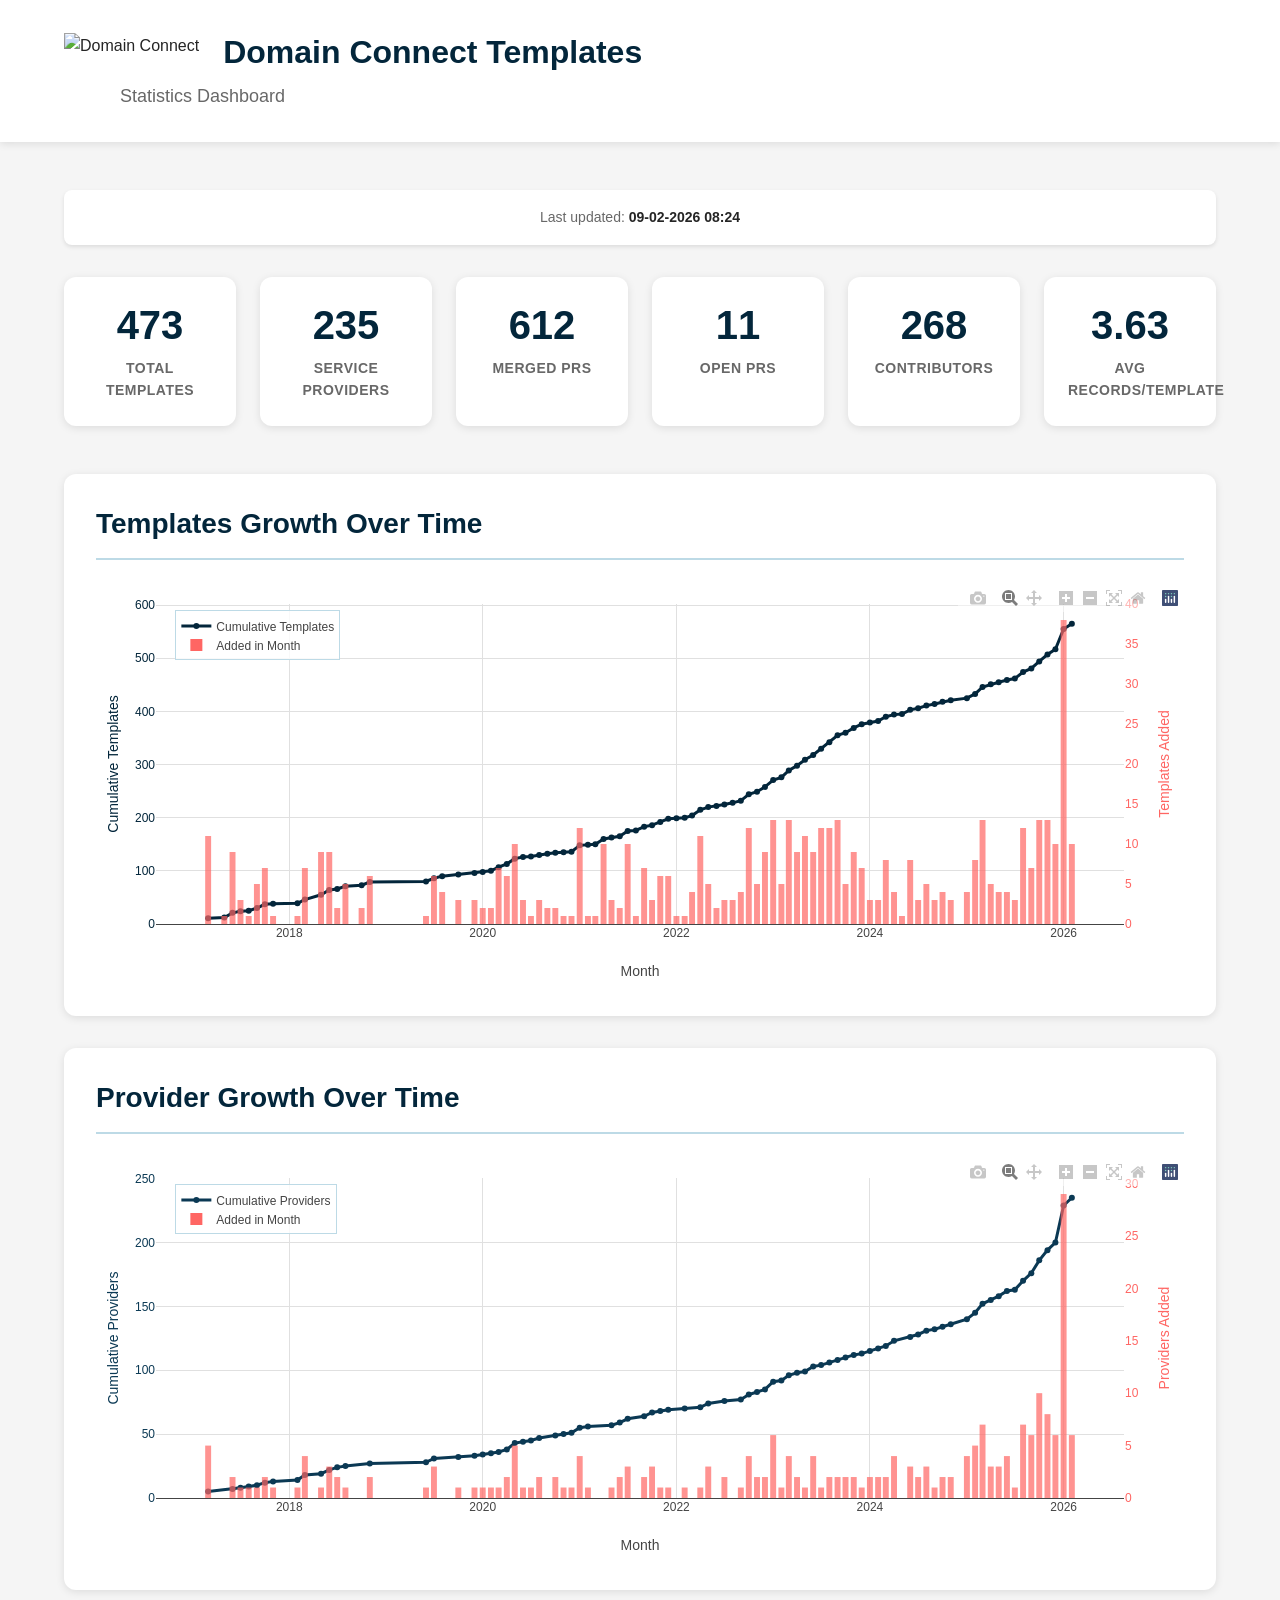
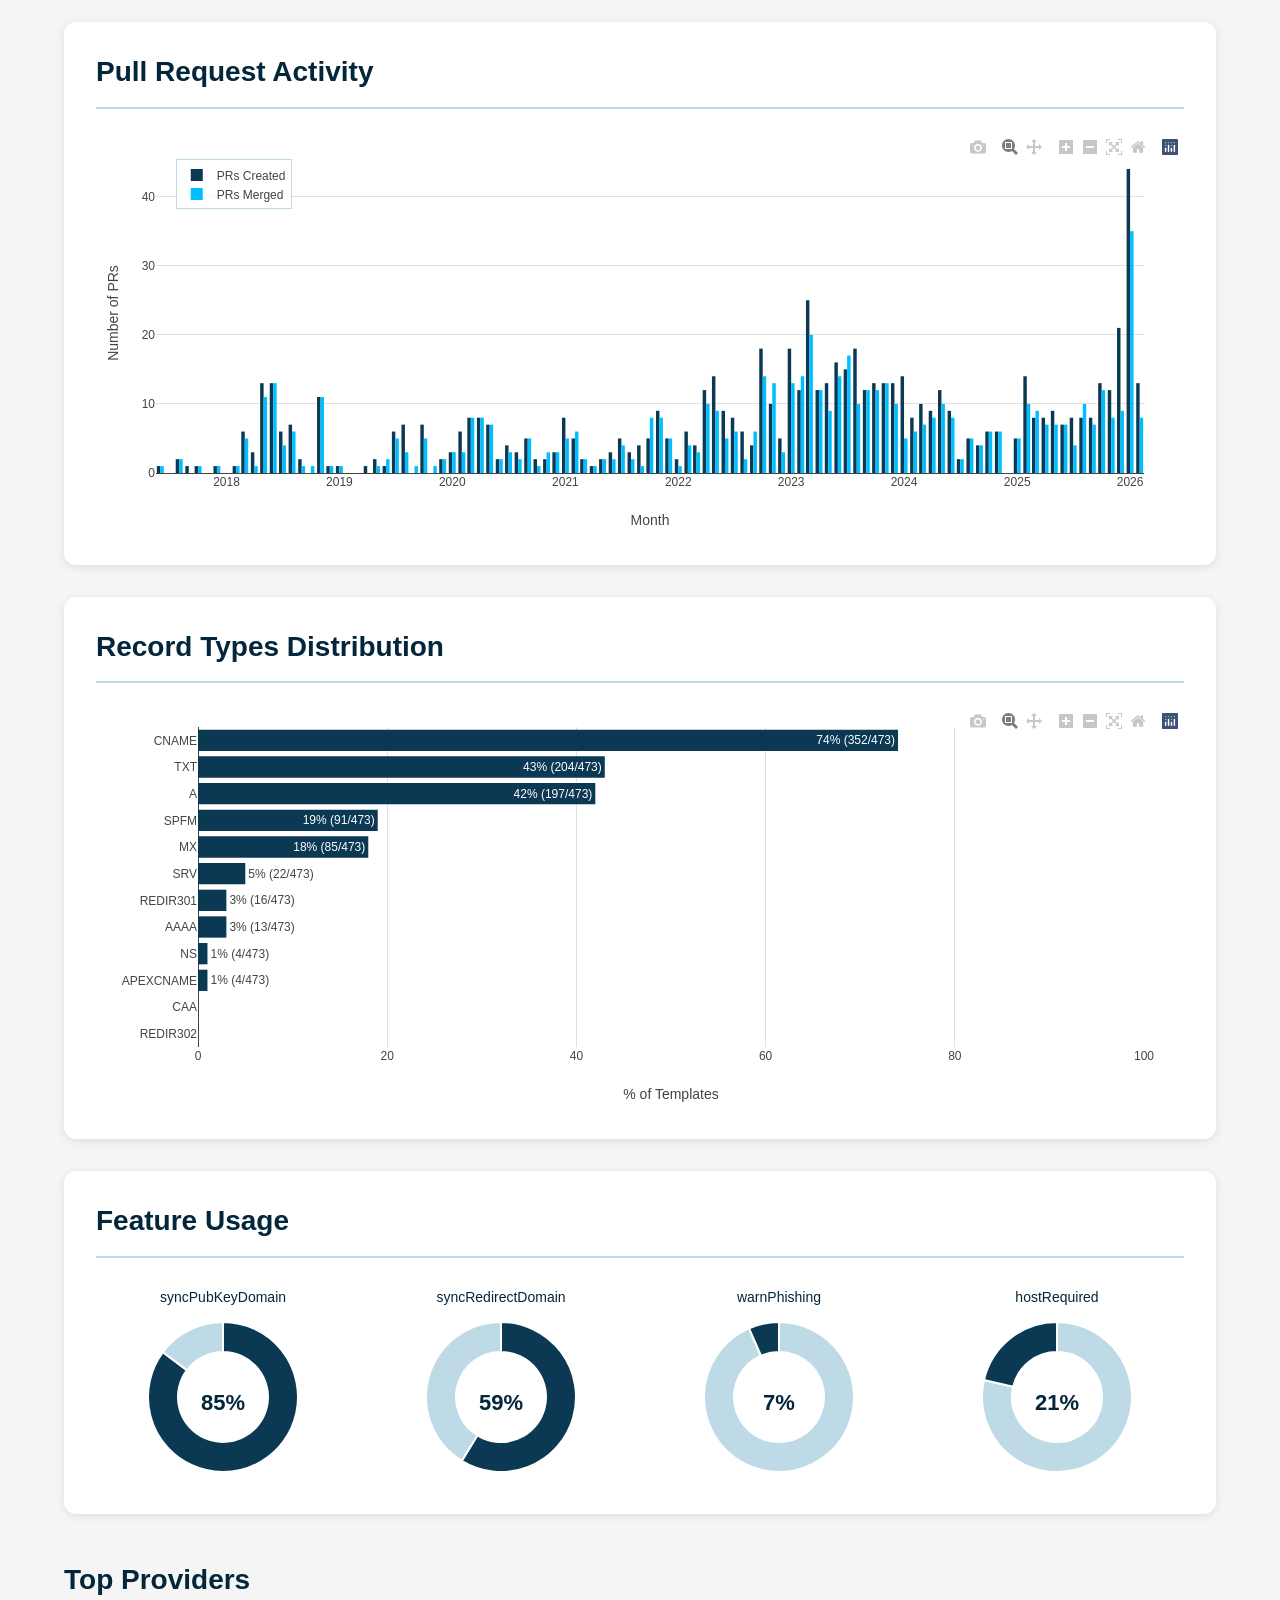
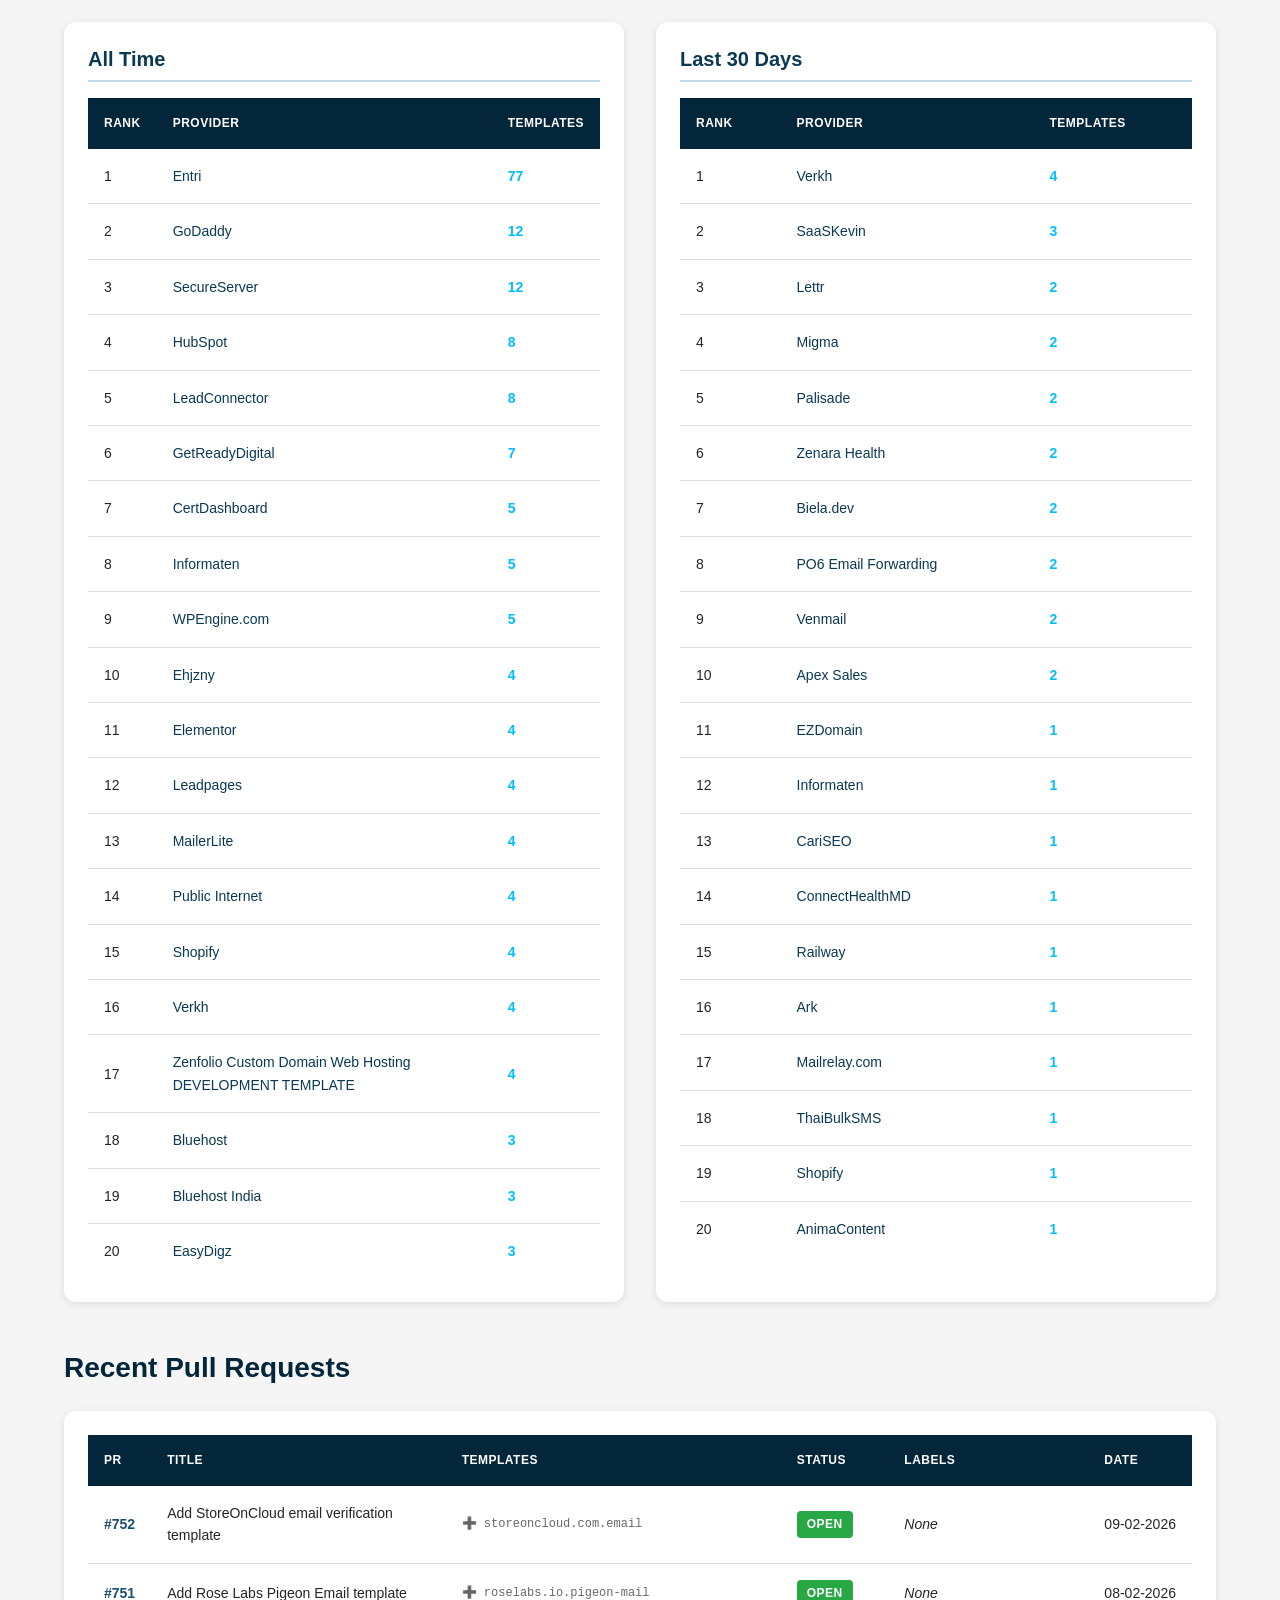
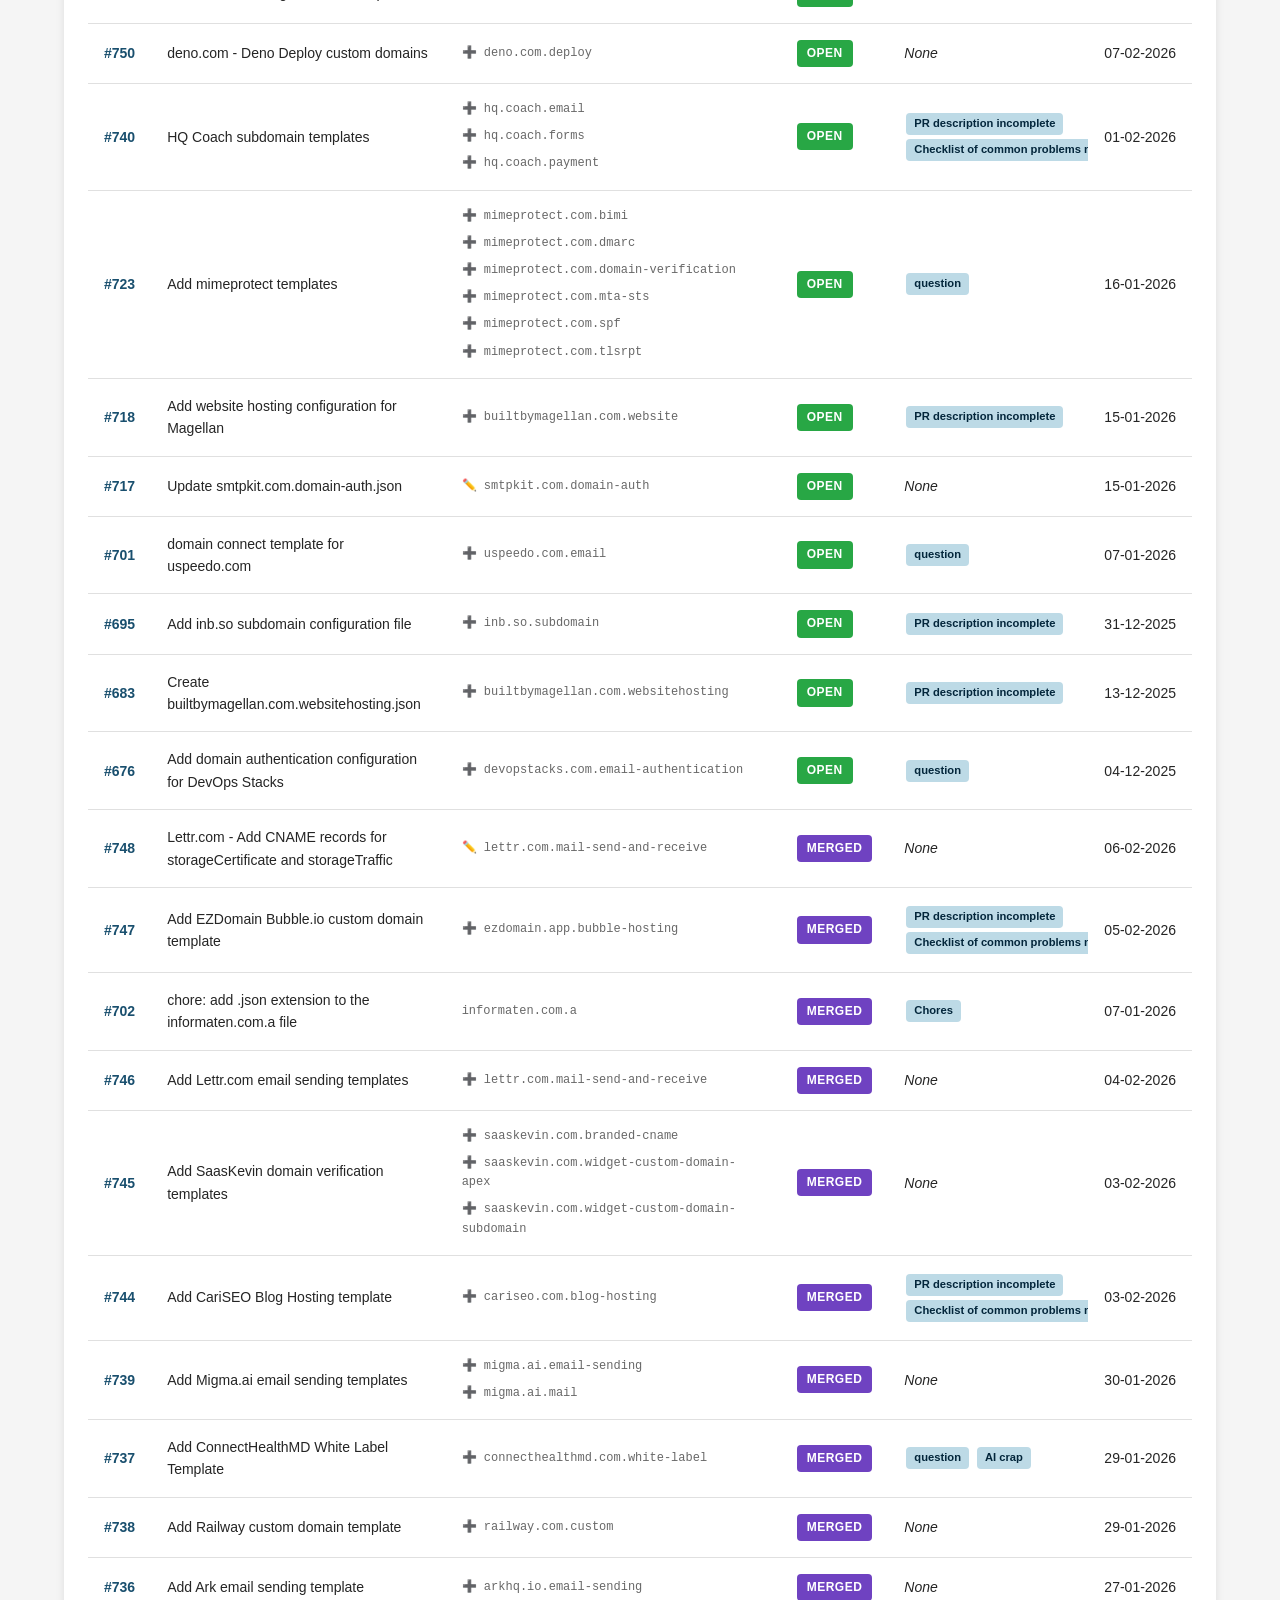
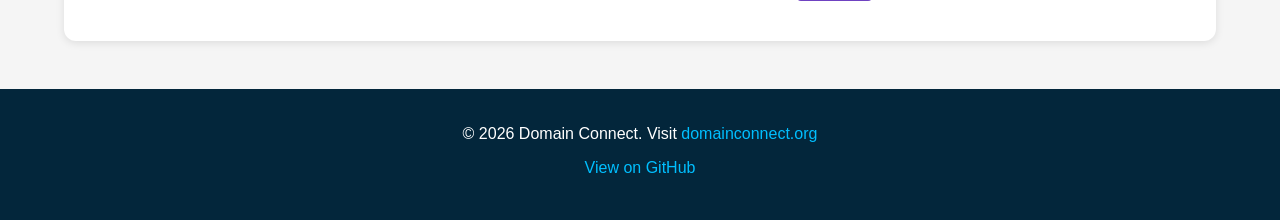
==== docs/index.html @ d41be1b8 "Change folder name to docs" ====
<!DOCTYPE html>
<html lang="en">
<head>
    <meta charset="UTF-8">
    <meta name="viewport" content="width=device-width, initial-scale=1.0">
    <meta name="description" content="Statistics dashboard for Domain Connect Templates repository">
    <title>Domain Connect Templates - Statistics</title>
    <link rel="stylesheet" href="styles.css">
    <script src="https://cdn.plot.ly/plotly-2.27.0.min.js"></script>
</head>
<body>
    <header>
        <div class="container">
            <div class="header-content">
                <img src="assets/DomainConnectBlackSmall.png" alt="Domain Connect" class="logo">
                <h1>Domain Connect Templates</h1>
            </div>
            <p class="subtitle">Statistics Dashboard</p>
        </div>
    </header>

    <main class="container">
        <!-- Last Updated -->
        <section class="last-updated">
            <p>Last updated: <span id="last-updated">Loading...</span></p>
        </section>

        <!-- Summary Stats -->
        <section class="summary-stats">
            <div class="stat-card">
                <div class="stat-value" id="total-templates">-</div>
                <div class="stat-label">Total Templates</div>
            </div>
            <div class="stat-card">
                <div class="stat-value" id="total-providers">-</div>
                <div class="stat-label">Service Providers</div>
            </div>
            <div class="stat-card">
                <div class="stat-value" id="total-merged-prs">-</div>
                <div class="stat-label">Merged PRs</div>
            </div>
            <div class="stat-card">
                <div class="stat-value" id="total-open-prs">-</div>
                <div class="stat-label">Open PRs</div>
            </div>
            <div class="stat-card">
                <div class="stat-value" id="total-contributors">-</div>
                <div class="stat-label">Contributors</div>
            </div>
            <div class="stat-card">
                <div class="stat-value" id="avg-records">-</div>
                <div class="stat-label">Avg Records/Template</div>
            </div>
        </section>

        <!-- Charts Section -->
        <section class="charts">
            <!-- Templates Growth -->
            <div class="chart-container">
                <h2>Templates Growth Over Time</h2>
                <div id="templates-growth-chart"></div>
            </div>

            <!-- Provider Growth -->
            <div class="chart-container">
                <h2>Provider Growth Over Time</h2>
                <div id="providers-growth-chart"></div>
            </div>

            <!-- PR Activity -->
            <div class="chart-container">
                <h2>Pull Request Activity</h2>
                <div id="pr-activity-chart"></div>
            </div>

            <!-- Record Types Distribution -->
            <div class="chart-container">
                <h2>Record Types Distribution</h2>
                <div id="record-types-chart"></div>
            </div>

            <!-- Feature Usage -->
            <div class="chart-container">
                <h2>Feature Usage</h2>
                <div id="feature-usage-charts" class="donut-row"></div>
            </div>
        </section>

        <!-- Top Providers -->
        <section class="tables">
            <h2>Top Providers</h2>
            <div class="tables-row">
                <div class="table-container">
                    <h3>All Time</h3>
                    <div class="table-wrapper">
                        <table id="top-providers-all-time">
                            <thead>
                                <tr>
                                    <th>Rank</th>
                                    <th>Provider</th>
                                    <th>Templates</th>
                                </tr>
                            </thead>
                            <tbody>
                                <tr><td colspan="3">Loading...</td></tr>
                            </tbody>
                        </table>
                    </div>
                </div>

                <div class="table-container">
                    <h3>Last 30 Days</h3>
                    <div class="table-wrapper">
                        <table id="top-providers-recent">
                            <thead>
                                <tr>
                                    <th>Rank</th>
                                    <th>Provider</th>
                                    <th>Templates</th>
                                </tr>
                            </thead>
                            <tbody>
                                <tr><td colspan="3">Loading...</td></tr>
                            </tbody>
                        </table>
                    </div>
                </div>
            </div>
        </section>

        <!-- Recent PRs -->
        <section class="recent-prs">
            <h2>Recent Pull Requests</h2>
            <div class="table-wrapper">
                <table id="recent-prs-table">
                    <thead>
                        <tr>
                            <th>PR</th>
                            <th>Title</th>
                            <th>Templates</th>
                            <th>Status</th>
                            <th>Labels</th>
                            <th>Date</th>
                        </tr>
                    </thead>
                    <tbody>
                        <tr><td colspan="6">Loading...</td></tr>
                    </tbody>
                </table>
            </div>
        </section>
    </main>

    <footer>
        <div class="container">
            <p>&copy; 2026 Domain Connect. Visit <a href="https://www.domainconnect.org/" target="_blank">domainconnect.org</a></p>
            <p><a href="https://github.com/Domain-Connect/Templates" target="_blank">View on GitHub</a></p>
        </div>
    </footer>

    <script>
        // Global stats data
        let statsData = null;

        // Plotly configuration for all charts
        const plotlyConfig = {
            responsive: true,
            displayModeBar: true,
            modeBarButtonsToAdd: ['toImage'],
            modeBarButtonsToRemove: ['lasso2d', 'select2d'],
            toImageButtonOptions: {
                format: 'png',
                filename: 'domain_connect_stats',
                height: 800,
                width: 1200,
                scale: 2
            }
        };

        // Load and render statistics
        async function loadStatistics() {
            try {
                const response = await fetch('stats.json');
                if (!response.ok) {
                    throw new Error('Failed to load statistics');
                }

                statsData = await response.json();
                renderStatistics(statsData);
            } catch (error) {
                console.error('Error loading statistics:', error);
                document.getElementById('last-updated').textContent = 'Error loading data';
            }
        }

        // Render all statistics
        function renderStatistics(data) {
            renderSummary(data.summary, data.generated_at);
            renderTemplatesGrowthChart(data.templates_growth);
            renderProvidersGrowthChart(data.providers_growth);
            renderPRActivityChart(data.pr_activity);
            renderRecordTypesChart(data.record_types, data.summary.total_templates, data.repository);
            renderFeatureUsageCharts(data.feature_usage, data.repository);
            renderTopProvidersTable(data.top_providers, data.repository);
            renderRecentPRsTable(data.recent_prs, data.templates);
        }

        // Render summary statistics
        function renderSummary(summary, generatedAt) {
            // Last updated
            const date = new Date(generatedAt);
            document.getElementById('last-updated').textContent = formatDateTime(date);

            // Summary stats
            document.getElementById('total-templates').textContent = summary.total_templates.toLocaleString();
            document.getElementById('total-providers').textContent = summary.total_providers.toLocaleString();
            document.getElementById('total-merged-prs').textContent = summary.total_merged_prs.toLocaleString();
            document.getElementById('total-open-prs').textContent = summary.total_open_prs.toLocaleString();
            document.getElementById('total-contributors').textContent = summary.total_contributors.toLocaleString();
            document.getElementById('avg-records').textContent = summary.avg_records_per_template.toFixed(2);
        }

        // Render Templates Growth chart
        function renderTemplatesGrowthChart(data) {
            if (!data || data.length === 0) {
                document.getElementById('templates-growth-chart').innerHTML = '<p class="no-data">No data available</p>';
                return;
            }

            const months = data.map(d => d.month);
            const cumulative = data.map(d => d.cumulative);
            const added = data.map(d => d.added);

            const trace1 = {
                x: months,
                y: cumulative,
                name: 'Cumulative Templates',
                type: 'scatter',
                mode: 'lines+markers',
                line: { color: '#03263B', width: 3 },
                marker: { size: 6 },
                yaxis: 'y'
            };

            const trace2 = {
                x: months,
                y: added,
                name: 'Added in Month',
                type: 'bar',
                marker: { color: '#ff6663', opacity: 0.7 },
                yaxis: 'y2'
            };

            const layout = {
                xaxis: {
                    title: 'Month',
                    showgrid: true,
                    gridcolor: '#e0e0e0'
                },
                yaxis: {
                    title: 'Cumulative Templates',
                    titlefont: { color: '#03263B' },
                    tickfont: { color: '#03263B' },
                    showgrid: true,
                    gridcolor: '#e0e0e0',
                    rangemode: 'tozero'
                },
                yaxis2: {
                    title: 'Templates Added',
                    titlefont: { color: '#ff6663' },
                    tickfont: { color: '#ff6663' },
                    overlaying: 'y',
                    side: 'right',
                    showgrid: false,
                    rangemode: 'tozero'
                },
                hovermode: 'x unified',
                legend: {
                    x: 0.02,
                    y: 0.98,
                    bgcolor: 'rgba(255,255,255,0.8)',
                    bordercolor: '#bddae6',
                    borderwidth: 1
                },
                margin: { l: 60, r: 60, t: 20, b: 60 }
            };

            Plotly.newPlot('templates-growth-chart', [trace1, trace2], layout, plotlyConfig);
        }

        // Render Provider Growth chart
        function renderProvidersGrowthChart(data) {
            if (!data || data.length === 0) {
                document.getElementById('providers-growth-chart').innerHTML = '<p class="no-data">No data available</p>';
                return;
            }

            const months = data.map(d => d.month);
            const cumulative = data.map(d => d.cumulative);
            const added = data.map(d => d.added);

            const trace1 = {
                x: months,
                y: cumulative,
                name: 'Cumulative Providers',
                type: 'scatter',
                mode: 'lines+markers',
                line: { color: '#0b3954', width: 3 },
                marker: { size: 6 },
                yaxis: 'y'
            };

            const trace2 = {
                x: months,
                y: added,
                name: 'Added in Month',
                type: 'bar',
                marker: { color: '#ff6663', opacity: 0.7 },
                yaxis: 'y2'
            };

            const layout = {
                xaxis: {
                    title: 'Month',
                    showgrid: true,
                    gridcolor: '#e0e0e0'
                },
                yaxis: {
                    title: 'Cumulative Providers',
                    titlefont: { color: '#0b3954' },
                    tickfont: { color: '#0b3954' },
                    showgrid: true,
                    gridcolor: '#e0e0e0',
                    rangemode: 'tozero'
                },
                yaxis2: {
                    title: 'Providers Added',
                    titlefont: { color: '#ff6663' },
                    tickfont: { color: '#ff6663' },
                    overlaying: 'y',
                    side: 'right',
                    showgrid: false,
                    rangemode: 'tozero'
                },
                hovermode: 'x unified',
                legend: {
                    x: 0.02,
                    y: 0.98,
                    bgcolor: 'rgba(255,255,255,0.8)',
                    bordercolor: '#bddae6',
                    borderwidth: 1
                },
                margin: { l: 60, r: 60, t: 20, b: 60 }
            };

            Plotly.newPlot('providers-growth-chart', [trace1, trace2], layout, plotlyConfig);
        }

        // Render PR Activity chart
        function renderPRActivityChart(data) {
            if (!data || data.length === 0) {
                document.getElementById('pr-activity-chart').innerHTML = '<p class="no-data">No data available</p>';
                return;
            }

            const months = data.map(d => d.month);
            const created = data.map(d => d.created);
            const merged = data.map(d => d.merged);

            const trace1 = {
                x: months,
                y: created,
                name: 'PRs Created',
                type: 'bar',
                marker: { color: '#0b3954' }
            };

            const trace2 = {
                x: months,
                y: merged,
                name: 'PRs Merged',
                type: 'bar',
                marker: { color: '#00bfff' }
            };

            const layout = {
                xaxis: {
                    title: 'Month',
                    showgrid: false
                },
                yaxis: {
                    title: 'Number of PRs',
                    showgrid: true,
                    gridcolor: '#e0e0e0'
                },
                barmode: 'group',
                hovermode: 'x unified',
                legend: {
                    x: 0.02,
                    y: 0.98,
                    bgcolor: 'rgba(255,255,255,0.8)',
                    bordercolor: '#bddae6',
                    borderwidth: 1
                },
                margin: { l: 60, r: 40, t: 20, b: 60 }
            };

            Plotly.newPlot('pr-activity-chart', [trace1, trace2], layout, plotlyConfig);
        }

        // Render Record Types chart
        function renderRecordTypesChart(data, totalTemplates, repository) {
            if (!data || data.length === 0) {
                document.getElementById('record-types-chart').innerHTML = '<p class="no-data">No data available</p>';
                return;
            }

            function recordTypeSearchUrl(type) {
                const repo = `${repository.owner}/${repository.name}`;
                const q = `repo:${repo} path:*.json "\\"type\\": \\"${type}\\""`;
                return `https://github.com/search?q=${encodeURIComponent(q)}&type=code`;
            }

            // Sort ascending so highest percentage is at the top of horizontal bar chart
            const sorted = [...data].sort((a, b) => a.count - b.count);
            const types = sorted.map(d => d.type);
            const percentages = sorted.map(d => Math.round((d.count / totalTemplates) * 100));
            const counts = sorted.map(d => d.count);

            const trace = {
                y: types,
                x: percentages,
                type: 'bar',
                orientation: 'h',
                marker: { color: '#0b3954' },
                text: counts.map((c, i) => `${percentages[i]}% (${c}/${totalTemplates})`),
                textposition: 'auto',
                hovertemplate: '<b>%{y}</b><br>%{x}% of templates (%{customdata}/' + totalTemplates + ')<br><i>Click to search on GitHub</i><extra></extra>',
                customdata: counts
            };

            const layout = {
                xaxis: {
                    title: '% of Templates',
                    showgrid: true,
                    gridcolor: '#e0e0e0',
                    range: [0, 100]
                },
                yaxis: {
                    title: '',
                    automargin: true
                },
                margin: { l: 80, r: 40, t: 20, b: 60 }
            };

            const chartEl = document.getElementById('record-types-chart');
            Plotly.newPlot(chartEl, [trace], layout, plotlyConfig);

            chartEl.on('plotly_click', function(clickData) {
                const type = clickData.points[0].y;
                window.open(recordTypeSearchUrl(type), '_blank');
            });
            chartEl.style.cursor = 'pointer';
        }

        // Render Feature Usage donut charts
        function renderFeatureUsageCharts(data, repository) {
            const container = document.getElementById('feature-usage-charts');
            if (!data || !data.features || data.features.length === 0) {
                container.innerHTML = '<p class="no-data">No data available</p>';
                return;
            }

            function featureSearchUrl(featureName) {
                const repo = `${repository.owner}/${repository.name}`;
                let q;
                if (featureName === 'warnPhishing' || featureName === 'hostRequired') {
                    q = `repo:${repo} path:*.json "\\"${featureName}\\": true"`;
                } else {
                    q = `repo:${repo} path:*.json "\\"${featureName}\\""`;
                }
                return `https://github.com/search?q=${encodeURIComponent(q)}&type=code`;
            }

            const total = data.total_templates;
            const colors = ['#0b3954', '#bddae6'];

            data.features.forEach(feature => {
                const chartDiv = document.createElement('div');
                chartDiv.className = 'donut-cell';
                const chartId = `donut-${feature.name}`;
                chartDiv.innerHTML = `<div id="${chartId}" style="position:relative"></div>`;
                container.appendChild(chartDiv);

                const used = feature.count;
                const notUsed = total - used;
                const pct = Math.round((used / total) * 100);

                const trace = {
                    values: [used, notUsed],
                    labels: ['Used', 'Not used'],
                    type: 'pie',
                    hole: 0.6,
                    marker: {
                        colors: colors,
                        line: { color: '#ffffff', width: 2 }
                    },
                    textinfo: 'none',
                    hovertemplate: '<b>%{label}</b><br>%{value} templates (%{percent})<extra></extra>'
                };

                const layout = {
                    title: {
                        text: feature.label,
                        font: { size: 14, color: '#03263B' }
                    },
                    annotations: [],
                    showlegend: false,
                    margin: { l: 10, r: 10, t: 40, b: 10 },
                    height: 200
                };

                Plotly.newPlot(chartId, [trace], layout, {
                    responsive: true,
                    displayModeBar: false
                });

                // Add clickable overlay on top of the donut center
                const url = featureSearchUrl(feature.name);
                const overlay = document.createElement('a');
                overlay.href = url;
                overlay.target = '_blank';
                overlay.className = 'donut-center-link';
                overlay.textContent = `${pct}%`;
                document.getElementById(chartId).appendChild(overlay);
            });
        }

        // Render Top Providers tables
        function renderTopProvidersTable(data, repository) {
            function providerSearchUrl(providerId) {
                const repo = `${repository.owner}/${repository.name}`;
                const q = `repo:${repo} path:*.json "\\"providerId\\": \\"${providerId}\\""`;
                return `https://github.com/search?q=${encodeURIComponent(q)}&type=code`;
            }

            function renderProviderRow(provider, index) {
                const logoHtml = provider.logo_url
                    ? `<img src="${escapeHtml(provider.logo_url)}" alt="" class="provider-logo" onerror="this.style.display='none'">`
                    : '';
                const name = escapeHtml(provider.provider_name || provider.provider_id);
                const searchUrl = providerSearchUrl(provider.provider_id);
                const row = document.createElement('tr');
                row.innerHTML = `
                    <td>${index + 1}</td>
                    <td class="provider-name">${logoHtml} ${name}</td>
                    <td><a href="${searchUrl}" target="_blank" class="template-count-link">${provider.template_count}</a></td>
                `;
                return row;
            }

            // All time
            const allTimeTable = document.querySelector('#top-providers-all-time tbody');
            allTimeTable.innerHTML = '';

            if (!data.all_time || data.all_time.length === 0) {
                allTimeTable.innerHTML = '<tr><td colspan="3">No data available</td></tr>';
            } else {
                data.all_time.forEach((provider, index) => {
                    allTimeTable.appendChild(renderProviderRow(provider, index));
                });
            }

            // Last 30 days
            const recentTable = document.querySelector('#top-providers-recent tbody');
            recentTable.innerHTML = '';

            if (!data.last_30_days || data.last_30_days.length === 0) {
                recentTable.innerHTML = '<tr><td colspan="3">No data available</td></tr>';
            } else {
                data.last_30_days.forEach((provider, index) => {
                    recentTable.appendChild(renderProviderRow(provider, index));
                });
            }
        }

        // Render Recent PRs table
        function renderRecentPRsTable(prs, templates) {
            const tbody = document.querySelector('#recent-prs-table tbody');
            tbody.innerHTML = '';

            if (!prs || prs.length === 0) {
                tbody.innerHTML = '<tr><td colspan="6">No pull requests available</td></tr>';
                return;
            }

            prs.forEach(pr => {
                const row = document.createElement('tr');

                // PR number with link
                const prLink = `<a href="${pr.url}" target="_blank" class="pr-link">#${pr.number}</a>`;

                // Status badge
                let statusBadge;
                if (pr.merged) {
                    statusBadge = '<span class="badge badge-merged">Merged</span>';
                } else if (pr.state === 'open') {
                    statusBadge = '<span class="badge badge-open">Open</span>';
                } else {
                    statusBadge = '<span class="badge badge-closed">Closed</span>';
                }

                // Templates with logos
                let templatesHtml = '';
                if (pr.templates && pr.templates.length > 0) {
                    templatesHtml = '<div class="pr-templates">';
                    pr.templates.forEach(template => {
                        const logoHtml = template.logo_url
                            ? `<img src="${escapeHtml(template.logo_url)}" alt="${escapeHtml(template.provider_id)}" class="template-logo" onerror="this.style.display='none'">`
                            : '';
                        const statusIcon = template.status === 'added' ? '➕' :
                                         template.status === 'removed' ? '➖' :
                                         template.status === 'modified' ? '✏️' : '';
                        templatesHtml += `
                            <div class="pr-template-item">
                                ${logoHtml}
                                <span class="template-name">${statusIcon} ${escapeHtml(template.provider_id)}.${escapeHtml(template.service_id)}</span>
                            </div>
                        `;
                    });
                    templatesHtml += '</div>';
                } else {
                    templatesHtml = '<em>No templates</em>';
                }

                // Labels
                const labelsHtml = pr.labels && pr.labels.length > 0
                    ? pr.labels.map(label => `<span class="label">${escapeHtml(label)}</span>`).join(' ')
                    : '<em>None</em>';

                // Date
                const date = new Date(pr.created_at);
                const dateStr = formatDate(date);

                row.innerHTML = `
                    <td>${prLink}</td>
                    <td class="pr-title">${escapeHtml(pr.title)}</td>
                    <td>${templatesHtml}</td>
                    <td>${statusBadge}</td>
                    <td class="pr-labels">${labelsHtml}</td>
                    <td class="pr-date">${dateStr}</td>
                `;
                tbody.appendChild(row);
            });
        }

        // Utility: Format date as DD-MM-YYYY
        function formatDate(date) {
            const dd = String(date.getDate()).padStart(2, '0');
            const mm = String(date.getMonth() + 1).padStart(2, '0');
            const yyyy = date.getFullYear();
            return `${dd}-${mm}-${yyyy}`;
        }

        // Utility: Format datetime as DD-MM-YYYY hh:mm
        function formatDateTime(date) {
            const hh = String(date.getHours()).padStart(2, '0');
            const min = String(date.getMinutes()).padStart(2, '0');
            return `${formatDate(date)} ${hh}:${min}`;
        }

        // Utility: Escape HTML to prevent XSS
        function escapeHtml(text) {
            const div = document.createElement('div');
            div.textContent = text;
            return div.innerHTML;
        }

        // Initialize dashboard
        document.addEventListener('DOMContentLoaded', loadStatistics);
    </script>
</body>
</html>
---- docs/styles.css ----
/**
 * Domain Connect Templates - Statistics Dashboard Styles
 * Based on brand colors from domainconnect.org
 */

/* ===== Variables ===== */
:root {
    /* Brand Colors */
    --primary-navy: #03263B;
    --secondary-navy: #0b3954;
    --medium-teal: #194f6e;
    --accent-cyan: #00bfff;
    --light-blue-gray: #bddae6;
    --accent-coral: #ff6663;

    /* Text Colors */
    --text-primary: #252525;
    --text-secondary: #686868;
    --text-heading: #353535;

    /* Background Colors */
    --bg-white: #ffffff;
    --bg-light-gray: #f5f5f5;
    --bg-card: #ffffff;

    /* UI Colors */
    --border-color: #e0e0e0;
    --shadow-light: rgba(0, 0, 0, 0.1);
    --shadow-medium: rgba(0, 0, 0, 0.15);

    /* Typography */
    --font-family: 'Open Sans', -apple-system, BlinkMacSystemFont, 'Segoe UI', Roboto, 'Helvetica Neue', Arial, sans-serif;
    --font-weight-normal: 400;
    --font-weight-semibold: 600;
    --font-weight-bold: 700;

    /* Spacing */
    --spacing-xs: 0.5rem;
    --spacing-sm: 1rem;
    --spacing-md: 1.5rem;
    --spacing-lg: 2rem;
    --spacing-xl: 3rem;

    /* Border Radius */
    --radius-sm: 4px;
    --radius-md: 8px;
    --radius-lg: 12px;

    /* Transitions */
    --transition-fast: 150ms ease-in-out;
    --transition-normal: 250ms ease-in-out;
}

/* ===== Reset & Base ===== */
* {
    margin: 0;
    padding: 0;
    box-sizing: border-box;
}

html {
    font-size: 16px;
    scroll-behavior: smooth;
}

body {
    font-family: var(--font-family);
    font-weight: var(--font-weight-normal);
    line-height: 1.6;
    color: var(--text-primary);
    background-color: var(--bg-light-gray);
    -webkit-font-smoothing: antialiased;
    -moz-osx-font-smoothing: grayscale;
}

/* ===== Typography ===== */
h1, h2, h3, h4, h5, h6 {
    font-weight: var(--font-weight-bold);
    color: var(--text-heading);
    line-height: 1.3;
    margin-bottom: var(--spacing-sm);
}

h1 {
    font-size: 2rem;
}

h2 {
    font-size: 1.75rem;
    margin-bottom: var(--spacing-md);
}

h3 {
    font-size: 1.25rem;
}

a {
    color: var(--accent-cyan);
    text-decoration: none;
    transition: color var(--transition-fast);
}

a:hover {
    color: var(--medium-teal);
    text-decoration: underline;
}

/* ===== Layout ===== */
.container {
    max-width: 1200px;
    margin: 0 auto;
    padding: 0 var(--spacing-md);
}

/* ===== Header ===== */
header {
    background-color: var(--bg-white);
    padding: var(--spacing-lg) 0;
    box-shadow: 0 2px 8px var(--shadow-light);
    margin-bottom: var(--spacing-xl);
}

.header-content {
    display: flex;
    align-items: center;
    gap: var(--spacing-md);
    margin-bottom: var(--spacing-xs);
}

.logo {
    height: 40px;
    width: auto;
}

header h1 {
    margin-bottom: 0;
    color: var(--primary-navy);
}

.subtitle {
    font-size: 1.125rem;
    color: var(--text-secondary);
    margin-left: 56px; /* Align with title after logo */
}

/* ===== Last Updated ===== */
.last-updated {
    background-color: var(--bg-white);
    padding: var(--spacing-sm) var(--spacing-md);
    border-radius: var(--radius-md);
    margin-bottom: var(--spacing-lg);
    text-align: center;
    color: var(--text-secondary);
    font-size: 0.875rem;
    box-shadow: 0 2px 4px var(--shadow-light);
}

.last-updated span {
    font-weight: var(--font-weight-semibold);
    color: var(--text-primary);
}

/* ===== Summary Stats ===== */
.summary-stats {
    display: grid;
    grid-template-columns: repeat(auto-fit, minmax(160px, 1fr));
    gap: var(--spacing-md);
    margin-bottom: var(--spacing-xl);
}

.stat-card {
    background-color: var(--bg-white);
    padding: var(--spacing-md);
    border-radius: var(--radius-lg);
    text-align: center;
    box-shadow: 0 2px 8px var(--shadow-light);
    transition: transform var(--transition-normal), box-shadow var(--transition-normal);
}

.stat-card:hover {
    transform: translateY(-4px);
    box-shadow: 0 4px 12px var(--shadow-medium);
}

.stat-value {
    font-size: 2.5rem;
    font-weight: var(--font-weight-bold);
    color: var(--primary-navy);
    line-height: 1.2;
    margin-bottom: var(--spacing-xs);
}

.stat-label {
    font-size: 0.875rem;
    color: var(--text-secondary);
    text-transform: uppercase;
    letter-spacing: 0.5px;
    font-weight: var(--font-weight-semibold);
}

/* ===== Charts ===== */
.charts {
    margin-bottom: var(--spacing-xl);
}

.chart-container {
    background-color: var(--bg-white);
    padding: var(--spacing-lg);
    border-radius: var(--radius-lg);
    margin-bottom: var(--spacing-lg);
    box-shadow: 0 2px 8px var(--shadow-light);
}

.chart-container h2 {
    color: var(--primary-navy);
    padding-bottom: var(--spacing-sm);
    border-bottom: 2px solid var(--light-blue-gray);
}

.chart-container > div {
    min-height: 400px;
}

.no-data {
    text-align: center;
    padding: var(--spacing-xl);
    color: var(--text-secondary);
    font-style: italic;
}

/* ===== Feature Usage Donuts ===== */
.donut-row {
    display: grid;
    grid-template-columns: repeat(4, 1fr);
    gap: var(--spacing-md);
    min-height: auto !important;
}

.donut-cell {
    display: flex;
    justify-content: center;
    align-items: center;
}

.donut-cell > div {
    width: 100%;
    min-height: auto !important;
}

.donut-center-link {
    position: absolute;
    top: 50%;
    left: 50%;
    transform: translate(-50%, -10%);
    font-size: 22px;
    font-weight: 700;
    color: #03263B;
    font-family: 'Open Sans', sans-serif;
    text-decoration: none;
    z-index: 10;
    cursor: pointer;
    padding: 8px 12px;
    border-radius: 4px;
    transition: background-color 150ms ease-in-out;
    background: transparent;
}

.donut-center-link:hover {
    color: #00bfff;
    text-decoration: underline;
}

/* ===== Tables ===== */
.tables {
    margin-bottom: var(--spacing-xl);
}

.tables h2 {
    color: var(--primary-navy);
    margin-bottom: var(--spacing-md);
}

.tables-row {
    display: grid;
    grid-template-columns: repeat(auto-fit, minmax(300px, 1fr));
    gap: var(--spacing-lg);
}

.table-container {
    background-color: var(--bg-white);
    padding: var(--spacing-md);
    border-radius: var(--radius-lg);
    box-shadow: 0 2px 8px var(--shadow-light);
}

.table-container h3 {
    color: var(--secondary-navy);
    margin-bottom: var(--spacing-sm);
    padding-bottom: var(--spacing-xs);
    border-bottom: 2px solid var(--light-blue-gray);
}

.table-wrapper {
    overflow-x: auto;
    -webkit-overflow-scrolling: touch;
}

table {
    width: 100%;
    border-collapse: collapse;
    font-size: 0.875rem;
}

thead {
    background-color: var(--primary-navy);
    color: var(--bg-white);
}

thead th {
    padding: var(--spacing-sm);
    text-align: left;
    font-weight: var(--font-weight-semibold);
    text-transform: uppercase;
    letter-spacing: 0.5px;
    font-size: 0.75rem;
}

tbody tr {
    border-bottom: 1px solid var(--border-color);
    transition: background-color var(--transition-fast);
}

tbody tr:hover {
    background-color: var(--bg-light-gray);
}

tbody tr:last-child {
    border-bottom: none;
}

tbody td {
    padding: var(--spacing-sm);
}

.provider-name {
    display: flex;
    align-items: center;
    gap: var(--spacing-xs);
    color: var(--secondary-navy);
    font-size: 0.875rem;
}

.provider-logo {
    height: 20px;
    width: auto;
    max-width: 60px;
    object-fit: contain;
    flex-shrink: 0;
}

.template-count-link {
    font-weight: var(--font-weight-semibold);
    color: var(--accent-cyan);
}

/* ===== Recent PRs ===== */
.recent-prs {
    margin-bottom: var(--spacing-xl);
}

.recent-prs h2 {
    color: var(--primary-navy);
    margin-bottom: var(--spacing-md);
}

.recent-prs .table-wrapper {
    background-color: var(--bg-white);
    padding: var(--spacing-md);
    border-radius: var(--radius-lg);
    box-shadow: 0 2px 8px var(--shadow-light);
}

.pr-link {
    font-weight: var(--font-weight-semibold);
    color: var(--medium-teal);
}

.pr-title {
    max-width: 300px;
    word-wrap: break-word;
}

.pr-templates {
    display: flex;
    flex-direction: column;
    gap: var(--spacing-xs);
}

.pr-template-item {
    display: flex;
    align-items: center;
    gap: var(--spacing-xs);
}

.template-logo {
    height: 20px;
    width: auto;
    max-width: 80px;
    object-fit: contain;
}

.template-name {
    font-size: 0.75rem;
    color: var(--text-secondary);
    font-family: 'Courier New', monospace;
}

.pr-labels {
    max-width: 200px;
    overflow: hidden;
}

.pr-date {
    white-space: nowrap;
}

.label {
    display: inline-block;
    padding: 2px 8px;
    margin: 2px;
    border-radius: var(--radius-sm);
    background-color: var(--light-blue-gray);
    color: var(--primary-navy);
    font-size: 0.7rem;
    font-weight: var(--font-weight-semibold);
    white-space: nowrap;
}

/* ===== Badges ===== */
.badge {
    display: inline-block;
    padding: 4px 10px;
    border-radius: var(--radius-sm);
    font-size: 0.75rem;
    font-weight: var(--font-weight-semibold);
    text-transform: uppercase;
    letter-spacing: 0.5px;
}

.badge-open {
    background-color: #28a745;
    color: var(--bg-white);
}

.badge-merged {
    background-color: #6f42c1;
    color: var(--bg-white);
}

.badge-closed {
    background-color: #dc3545;
    color: var(--bg-white);
}

/* ===== Footer ===== */
footer {
    background-color: var(--primary-navy);
    color: var(--bg-white);
    padding: var(--spacing-lg) 0;
    margin-top: var(--spacing-xl);
    text-align: center;
}

footer a {
    color: var(--accent-cyan);
}

footer a:hover {
    color: var(--light-blue-gray);
}

footer p {
    margin-bottom: var(--spacing-xs);
}

/* ===== Responsive Design ===== */

/* Tablets */
@media (max-width: 768px) {
    html {
        font-size: 14px;
    }

    .header-content {
        flex-direction: column;
        text-align: center;
    }

    .subtitle {
        margin-left: 0;
    }

    .summary-stats {
        grid-template-columns: repeat(auto-fit, minmax(140px, 1fr));
        gap: var(--spacing-sm);
    }

    .stat-value {
        font-size: 2rem;
    }

    .tables-row {
        grid-template-columns: 1fr;
    }

    .donut-row {
        grid-template-columns: repeat(2, 1fr);
    }

    .chart-container {
        padding: var(--spacing-md);
    }

    .chart-container > div {
        min-height: 300px;
    }
}

/* Mobile */
@media (max-width: 480px) {
    html {
        font-size: 13px;
    }

    .container {
        padding: 0 var(--spacing-sm);
    }

    header {
        padding: var(--spacing-md) 0;
    }

    .logo {
        height: 32px;
    }

    h1 {
        font-size: 1.5rem;
    }

    h2 {
        font-size: 1.25rem;
    }

    .summary-stats {
        grid-template-columns: repeat(2, 1fr);
    }

    .stat-value {
        font-size: 1.75rem;
    }

    .chart-container {
        padding: var(--spacing-sm);
    }

    .chart-container > div {
        min-height: 250px;
    }

    /* Make tables scroll horizontally on small screens */
    .table-wrapper {
        margin: 0 calc(-1 * var(--spacing-sm));
    }

    table {
        font-size: 0.75rem;
    }

    thead th,
    tbody td {
        padding: var(--spacing-xs);
    }

    .pr-title {
        max-width: 150px;
        font-size: 0.75rem;
    }

    .template-name {
        font-size: 0.65rem;
    }
}

/* ===== Print Styles ===== */
@media print {
    body {
        background-color: var(--bg-white);
    }

    header,
    footer {
        background-color: var(--bg-white);
        color: var(--text-primary);
        box-shadow: none;
    }

    .stat-card,
    .chart-container,
    .table-container,
    .recent-prs .table-wrapper {
        box-shadow: none;
        border: 1px solid var(--border-color);
        page-break-inside: avoid;
    }

    a {
        color: var(--text-primary);
        text-decoration: underline;
    }

    a[href]:after {
        content: " (" attr(href) ")";
        font-size: 0.8em;
    }
}

/* ===== Accessibility ===== */
@media (prefers-reduced-motion: reduce) {
    * {
        animation-duration: 0.01ms !important;
        animation-iteration-count: 1 !important;
        transition-duration: 0.01ms !important;
        scroll-behavior: auto !important;
    }
}

/* Focus styles for keyboard navigation */
a:focus,
button:focus {
    outline: 2px solid var(--accent-cyan);
    outline-offset: 2px;
}

/* High contrast mode support */
@media (prefers-contrast: high) {
    :root {
        --border-color: #000000;
        --shadow-light: rgba(0, 0, 0, 0.3);
        --shadow-medium: rgba(0, 0, 0, 0.5);
    }
}
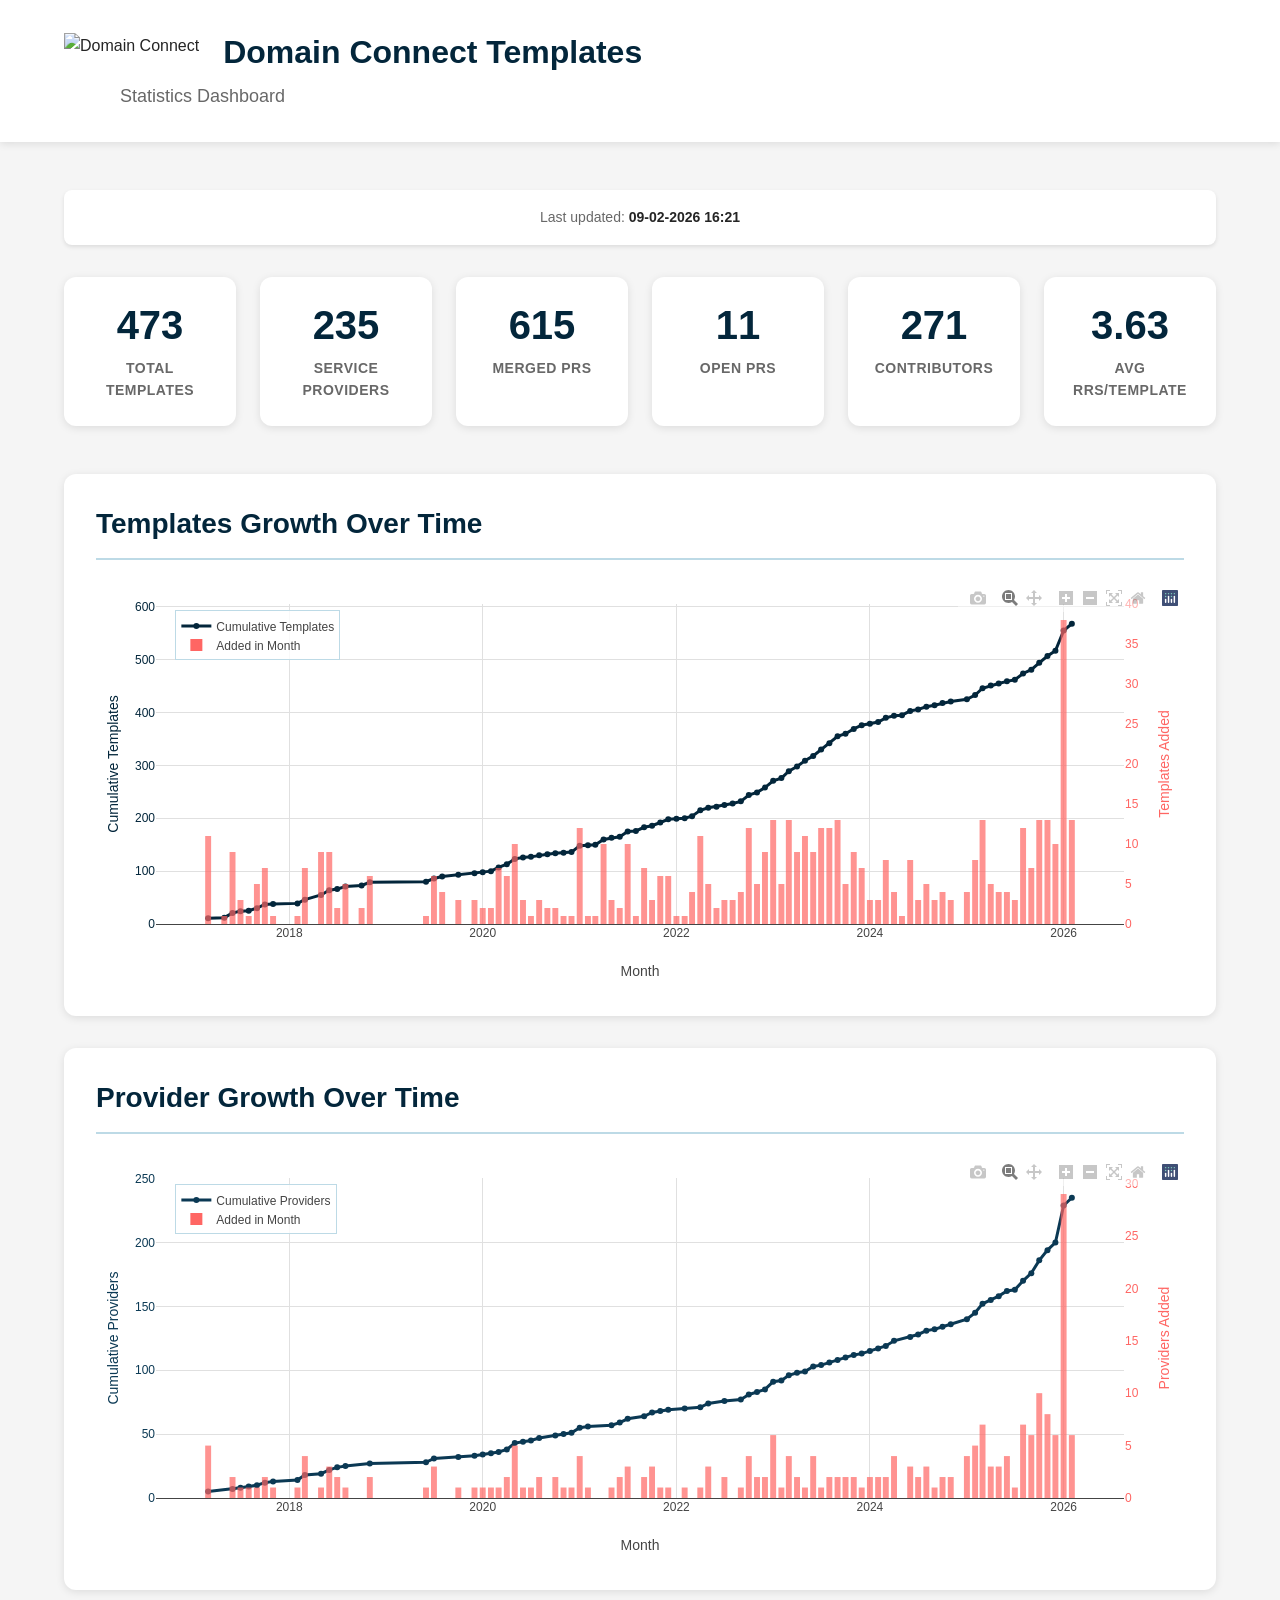
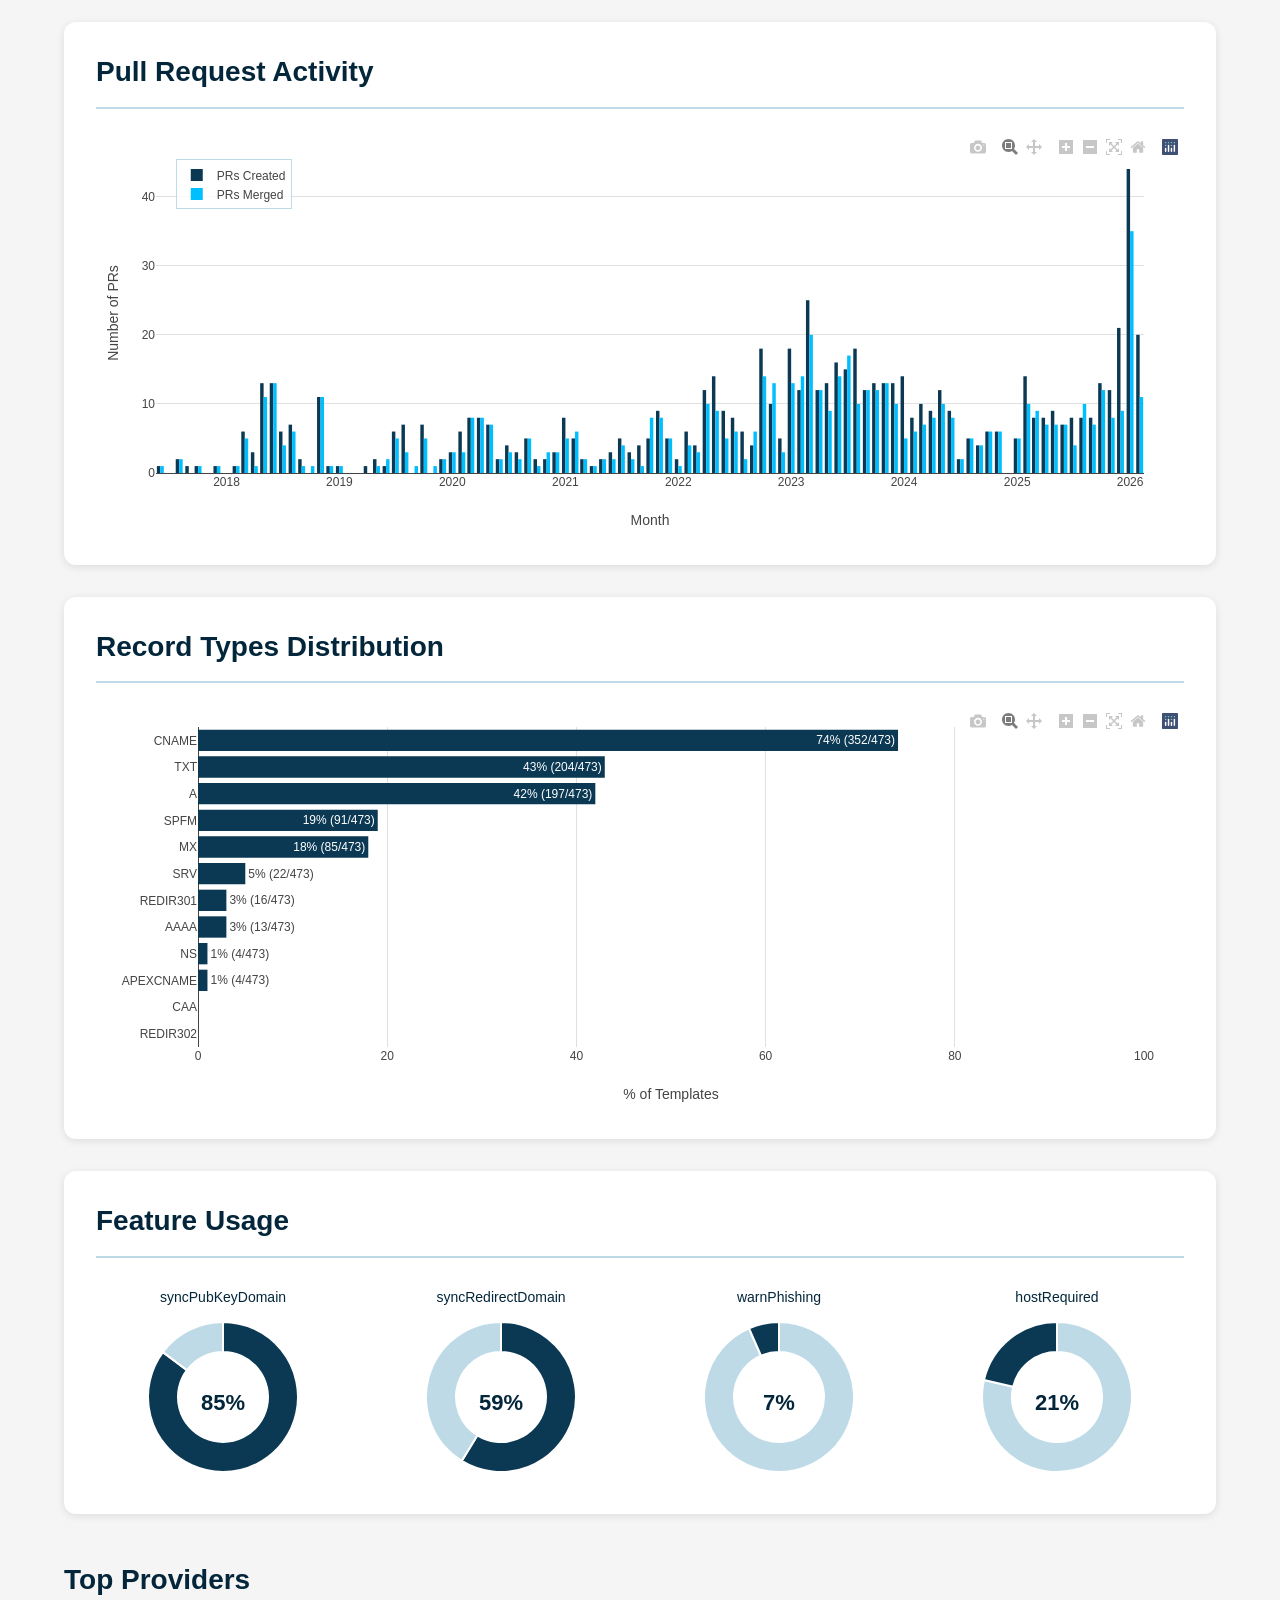
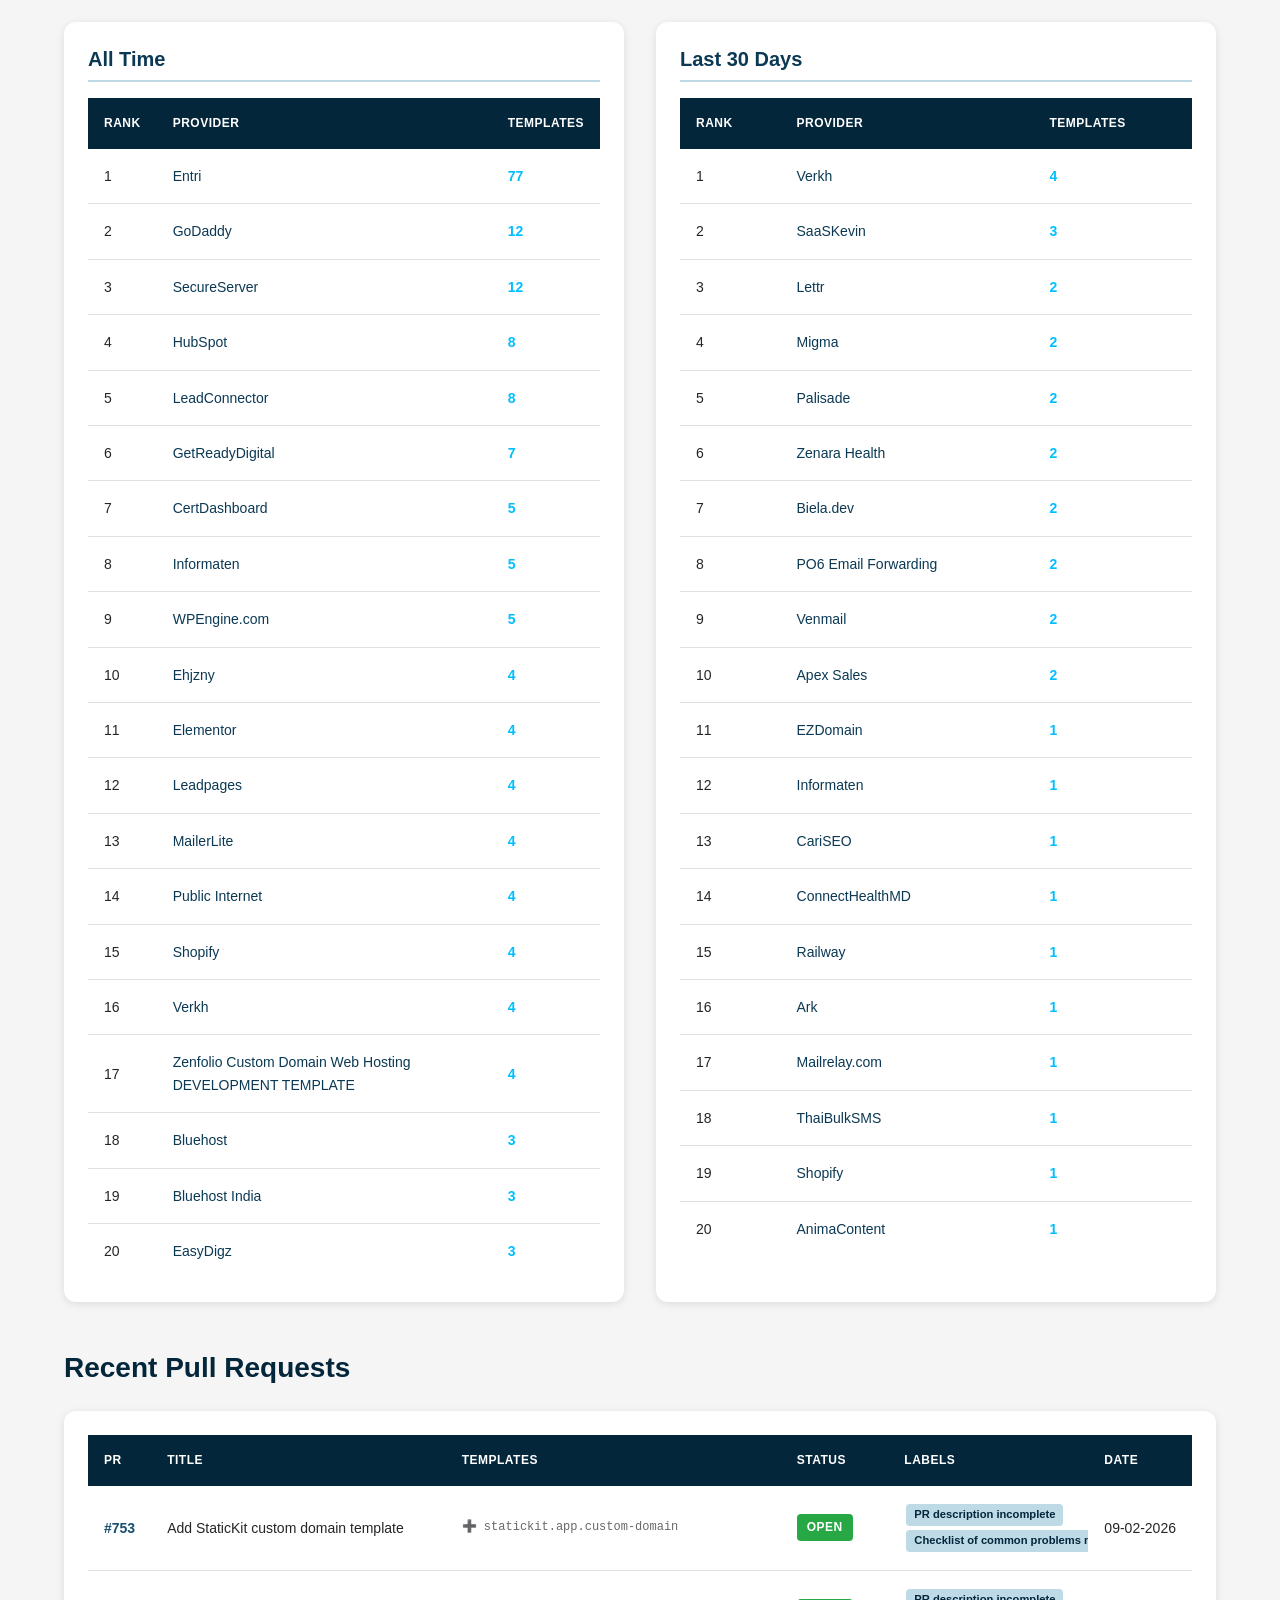
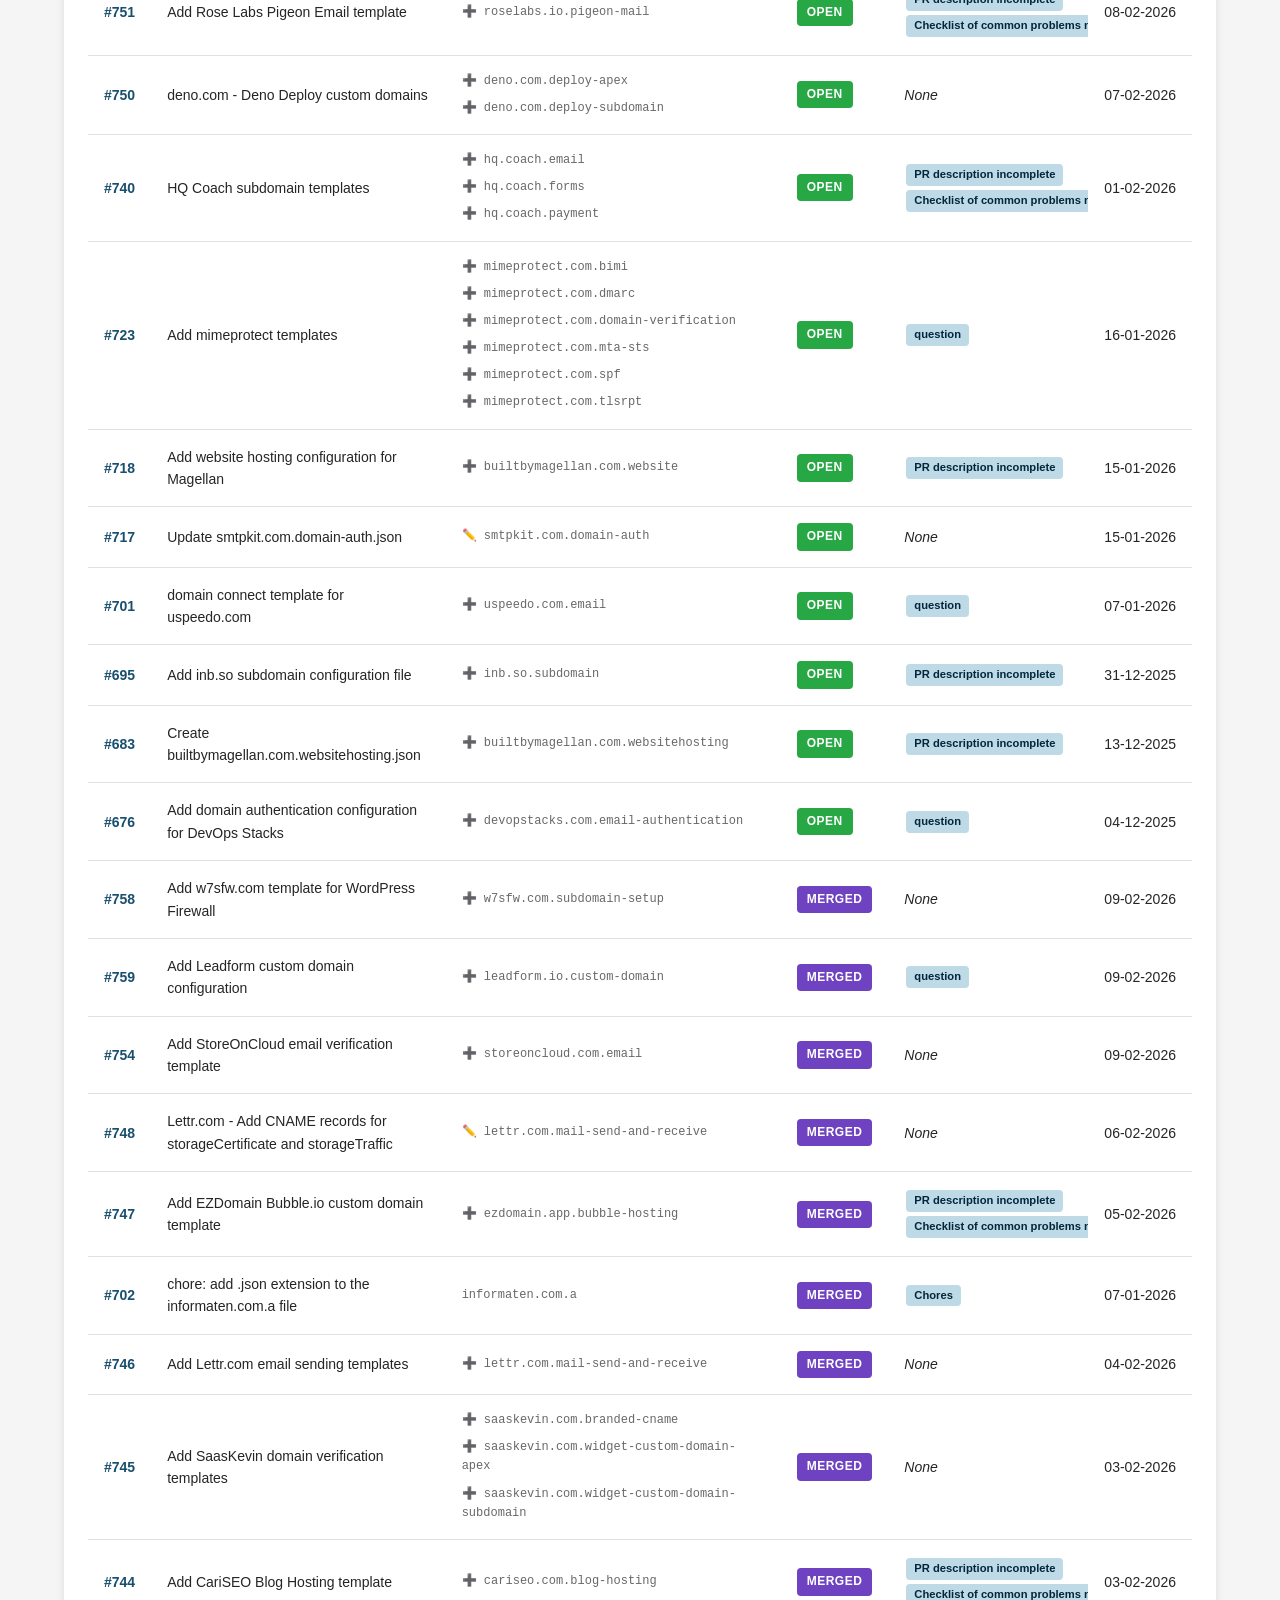
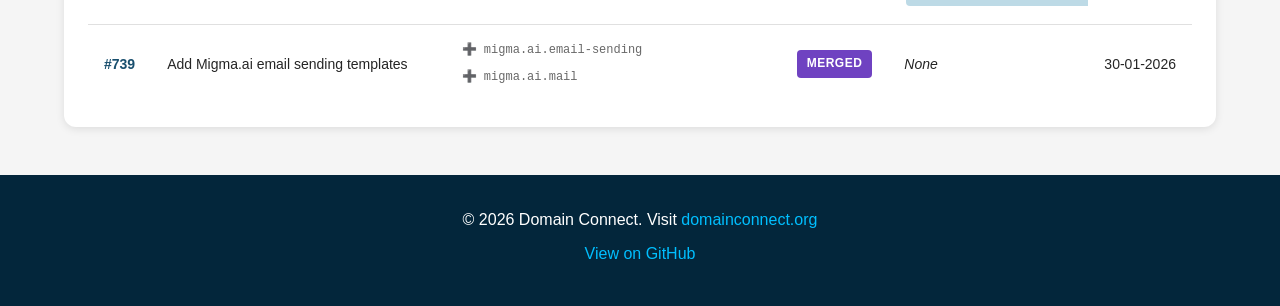
==== commit 3e348cc7: "New stats & text nit" ====
--- a/docs/index.html
+++ b/docs/index.html
@@ -49,7 +49,7 @@
             </div>
             <div class="stat-card">
                 <div class="stat-value" id="avg-records">-</div>
-                <div class="stat-label">Avg Records/Template</div>
+                <div class="stat-label">Avg RRs/Template</div>
             </div>
         </section>
 
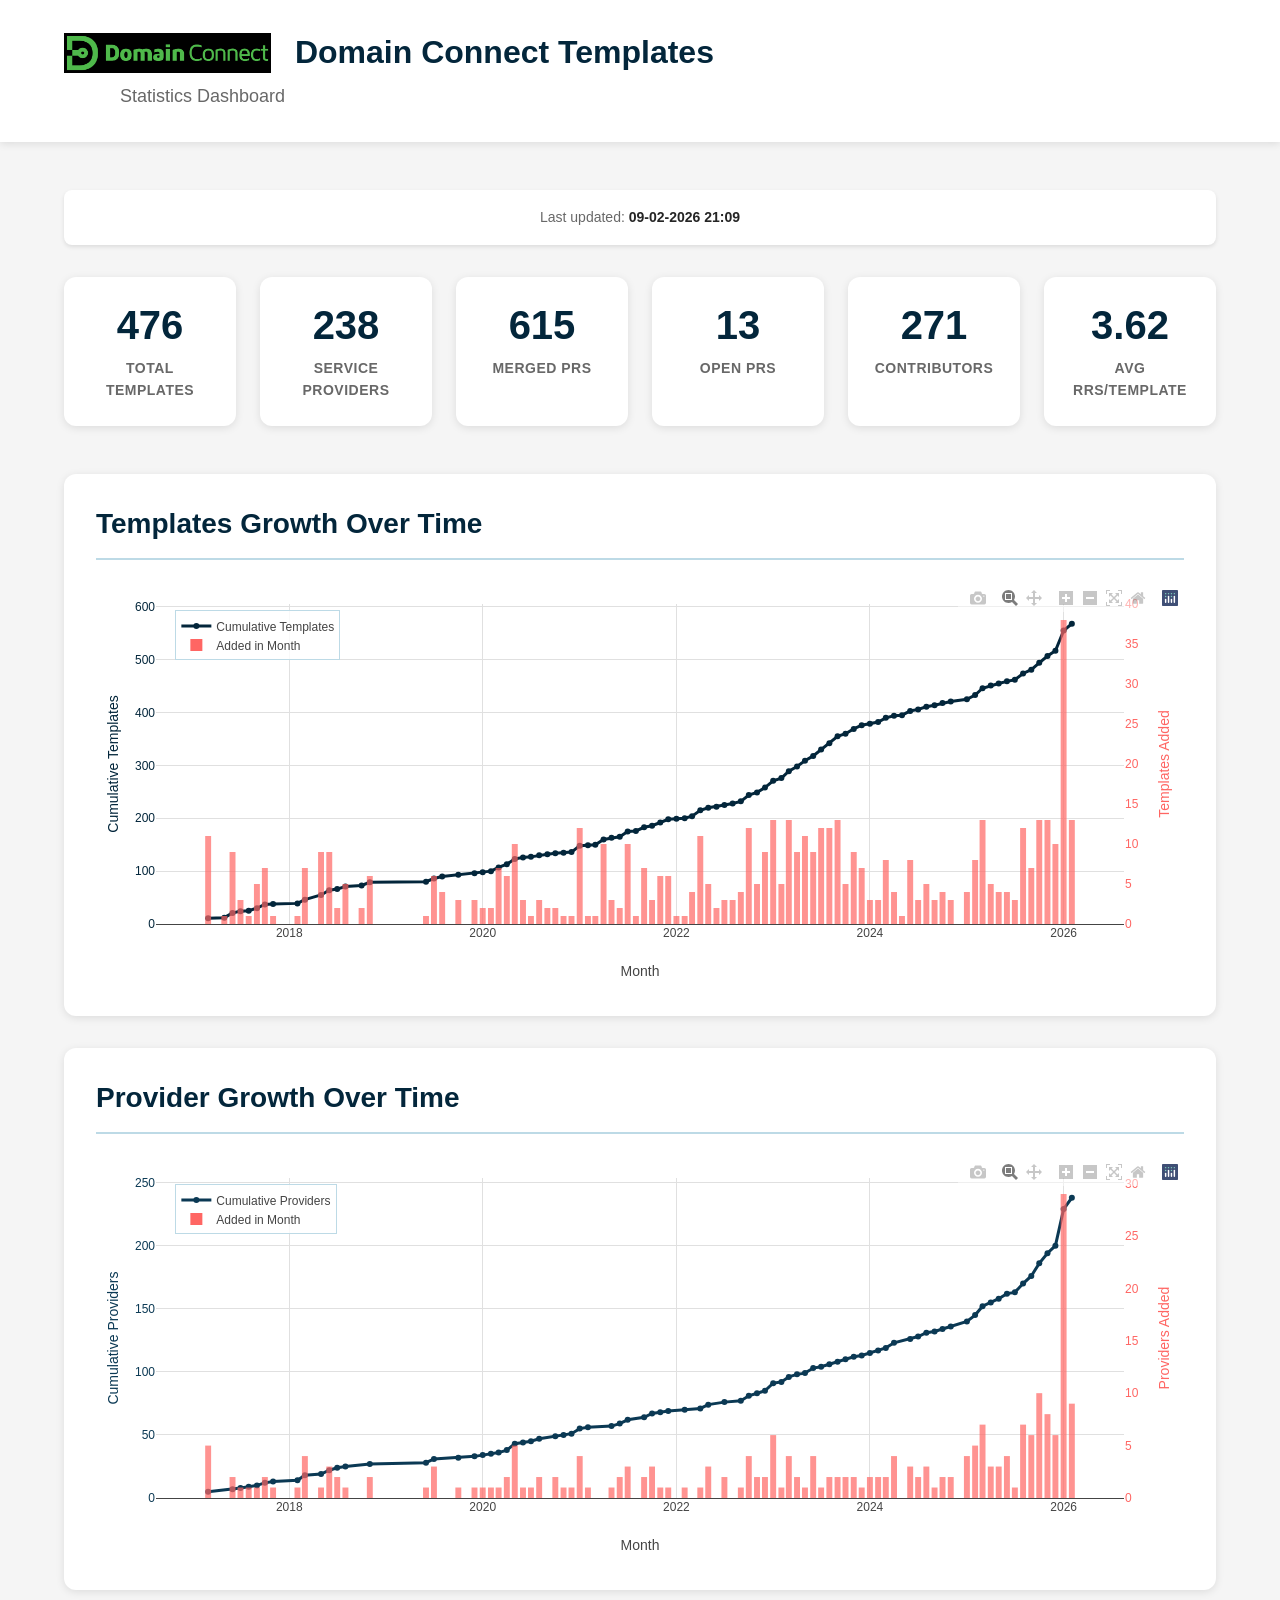
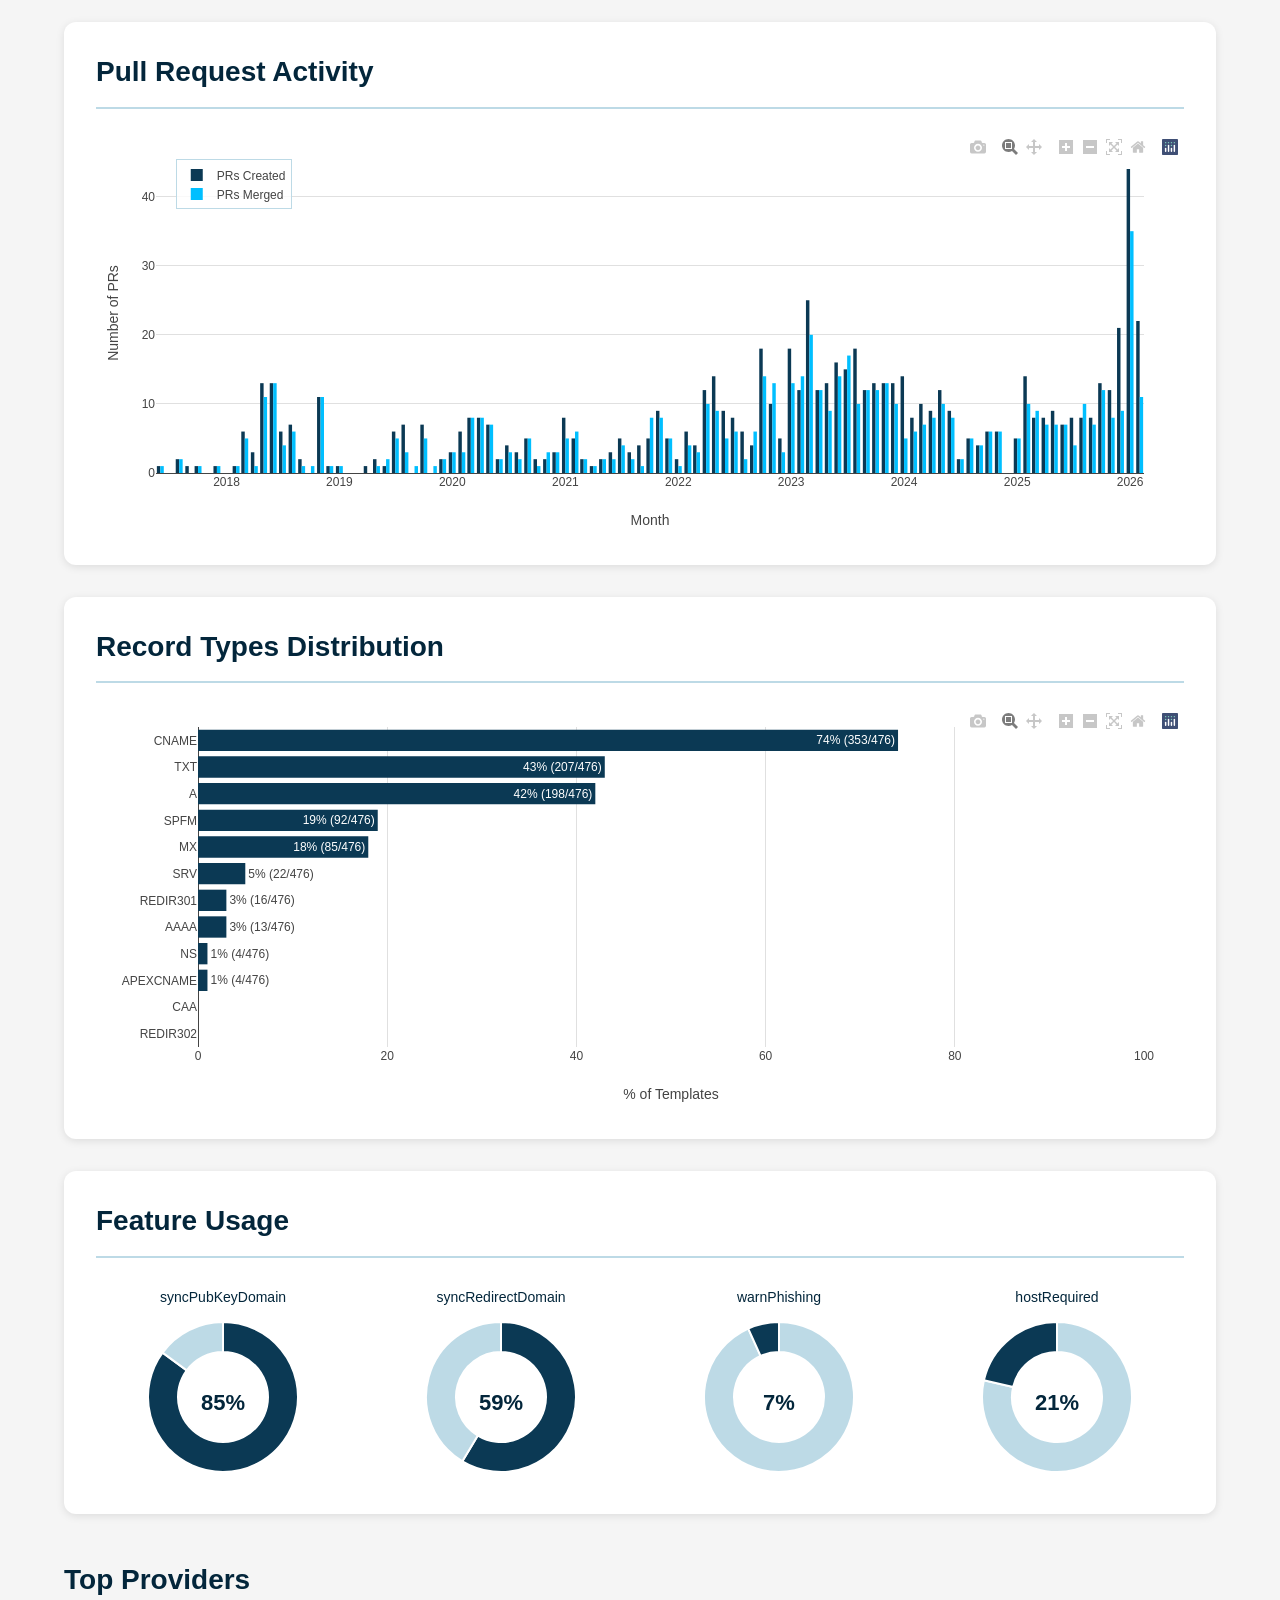
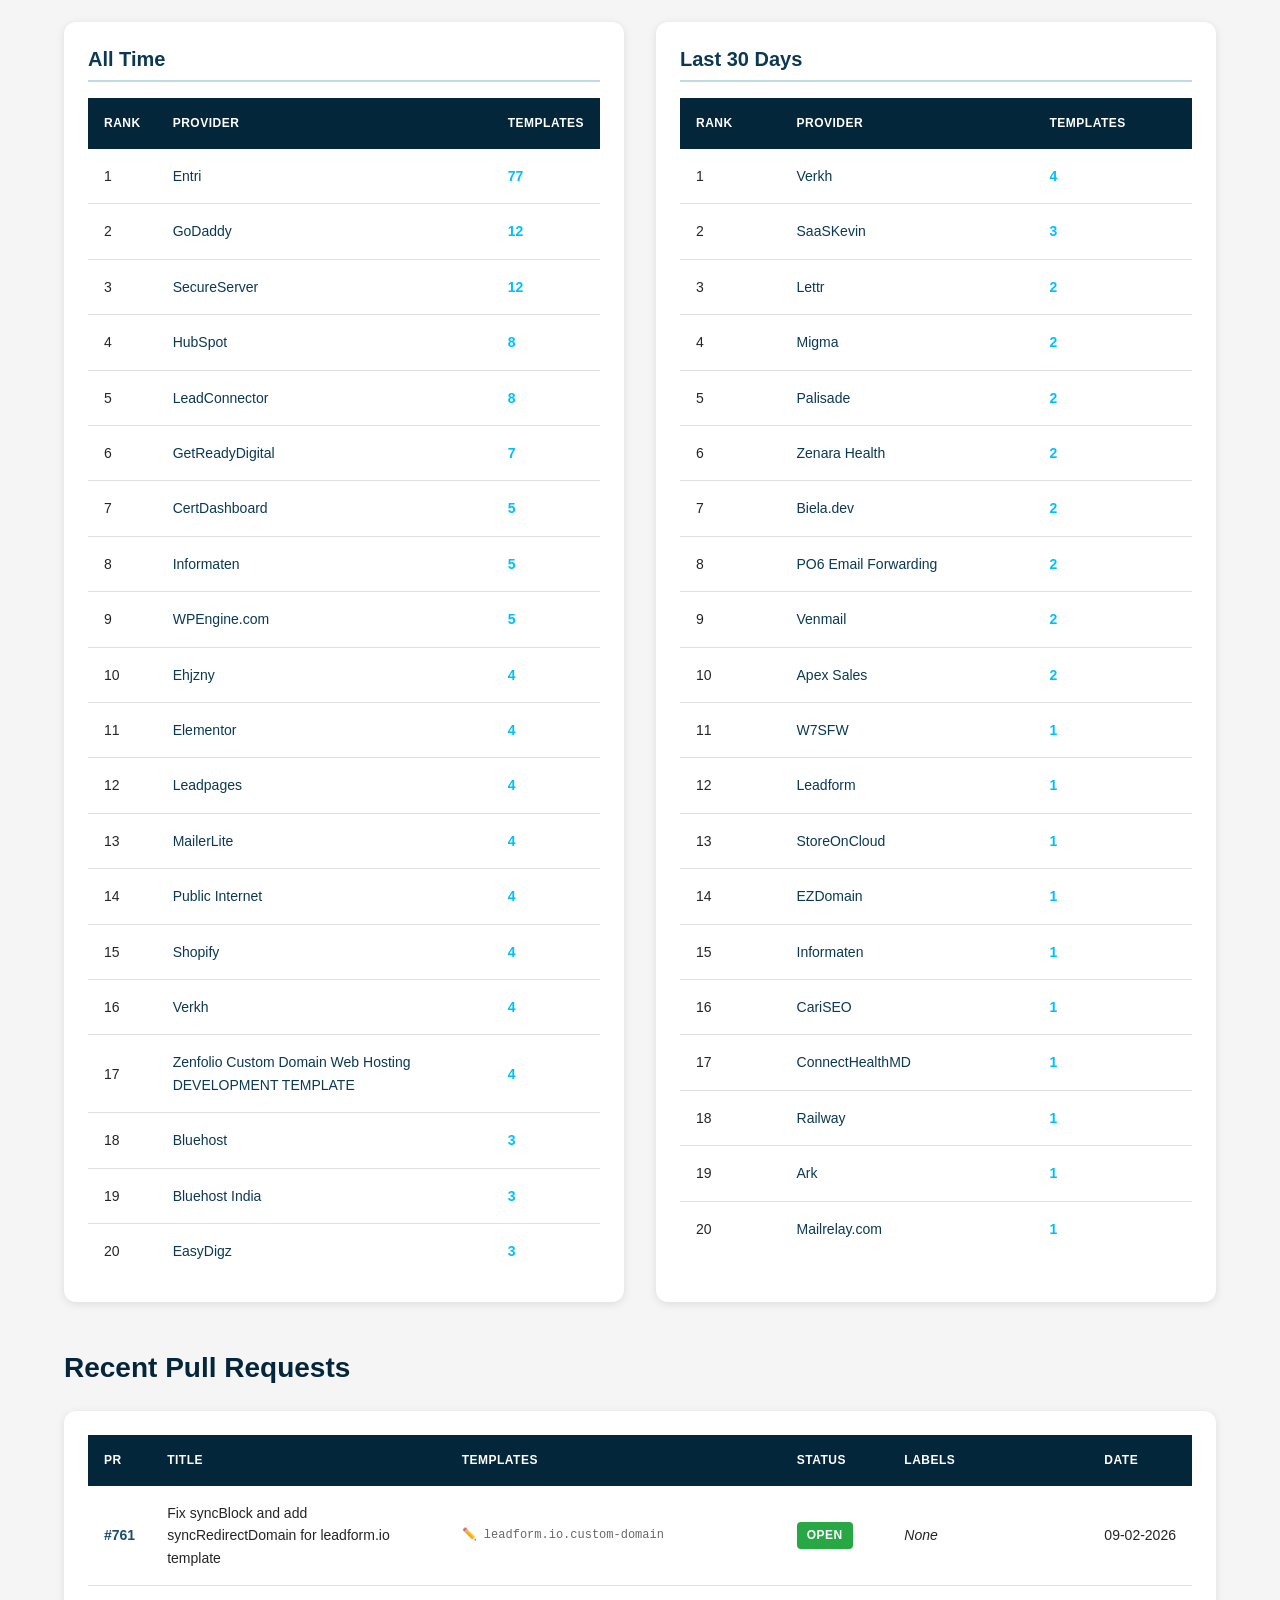
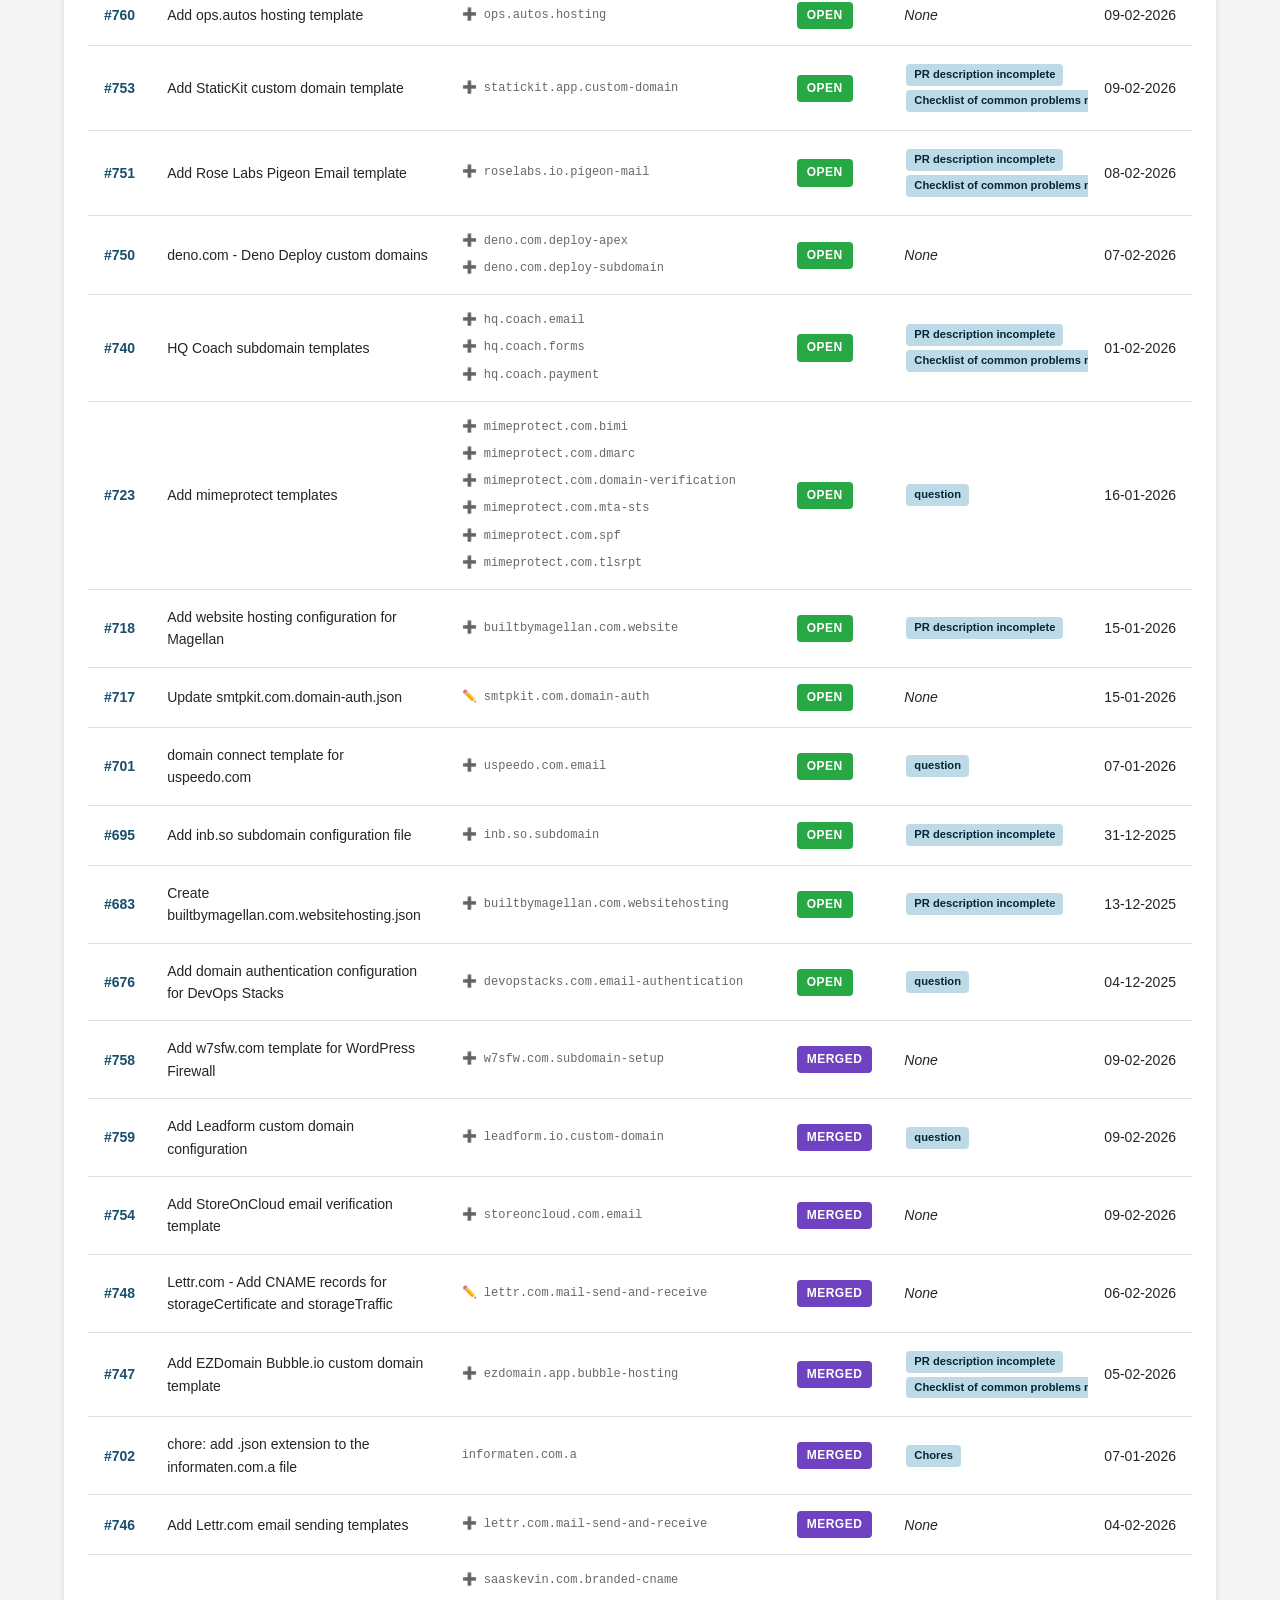
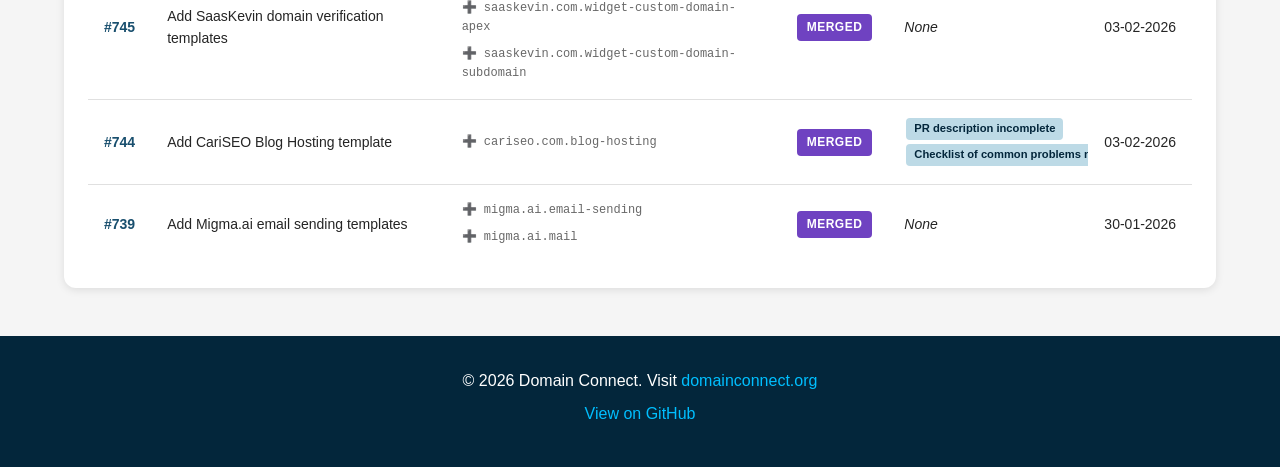
==== commit 431af7d7: "Assets and favicon" ====
--- a/docs/index.html
+++ b/docs/index.html
@@ -5,6 +5,9 @@
     <meta name="viewport" content="width=device-width, initial-scale=1.0">
     <meta name="description" content="Statistics dashboard for Domain Connect Templates repository">
     <title>Domain Connect Templates - Statistics</title>
+    <link rel="icon" type="image/x-icon" href="assets/favicon.ico">
+    <link rel="icon" type="image/png" sizes="32x32" href="assets/favicon-32x32.png">
+    <link rel="icon" type="image/png" sizes="16x16" href="assets/favicon-16x16.png">
     <link rel="stylesheet" href="styles.css">
     <script src="https://cdn.plot.ly/plotly-2.27.0.min.js"></script>
 </head>
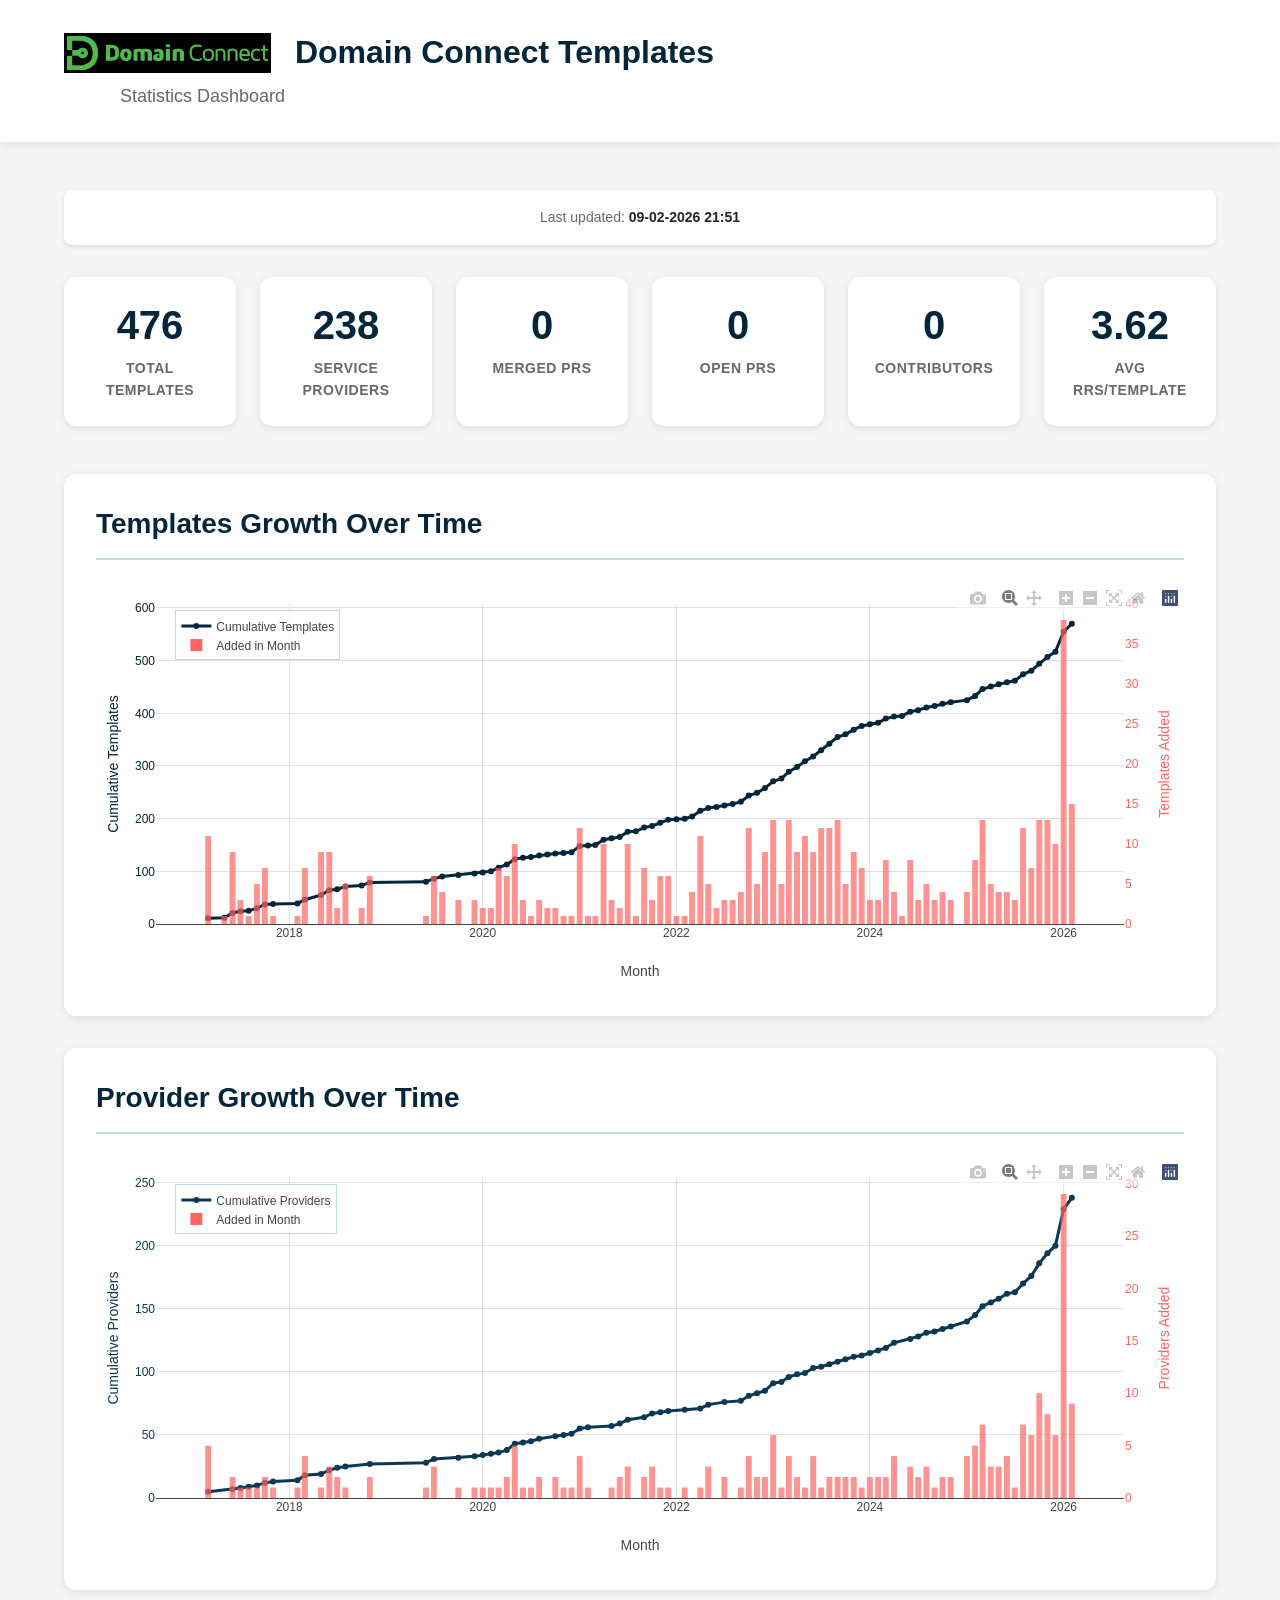
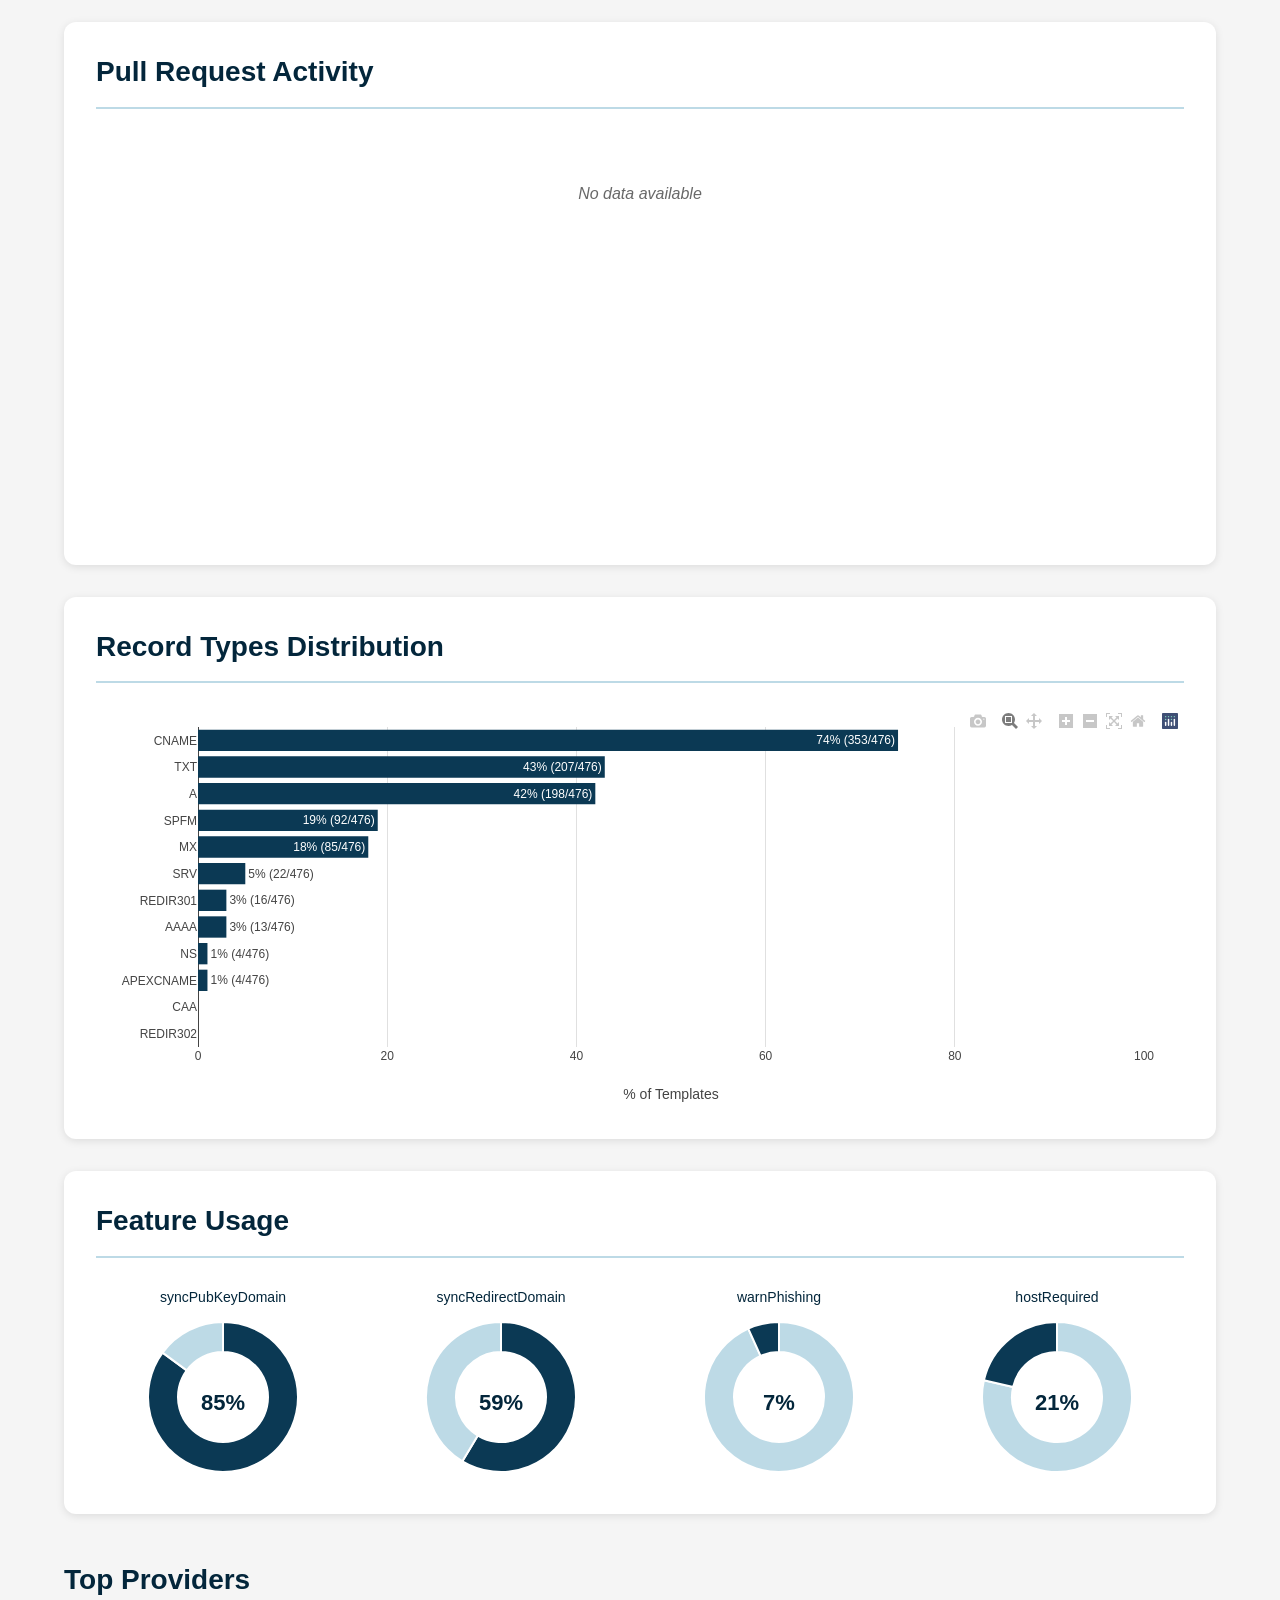
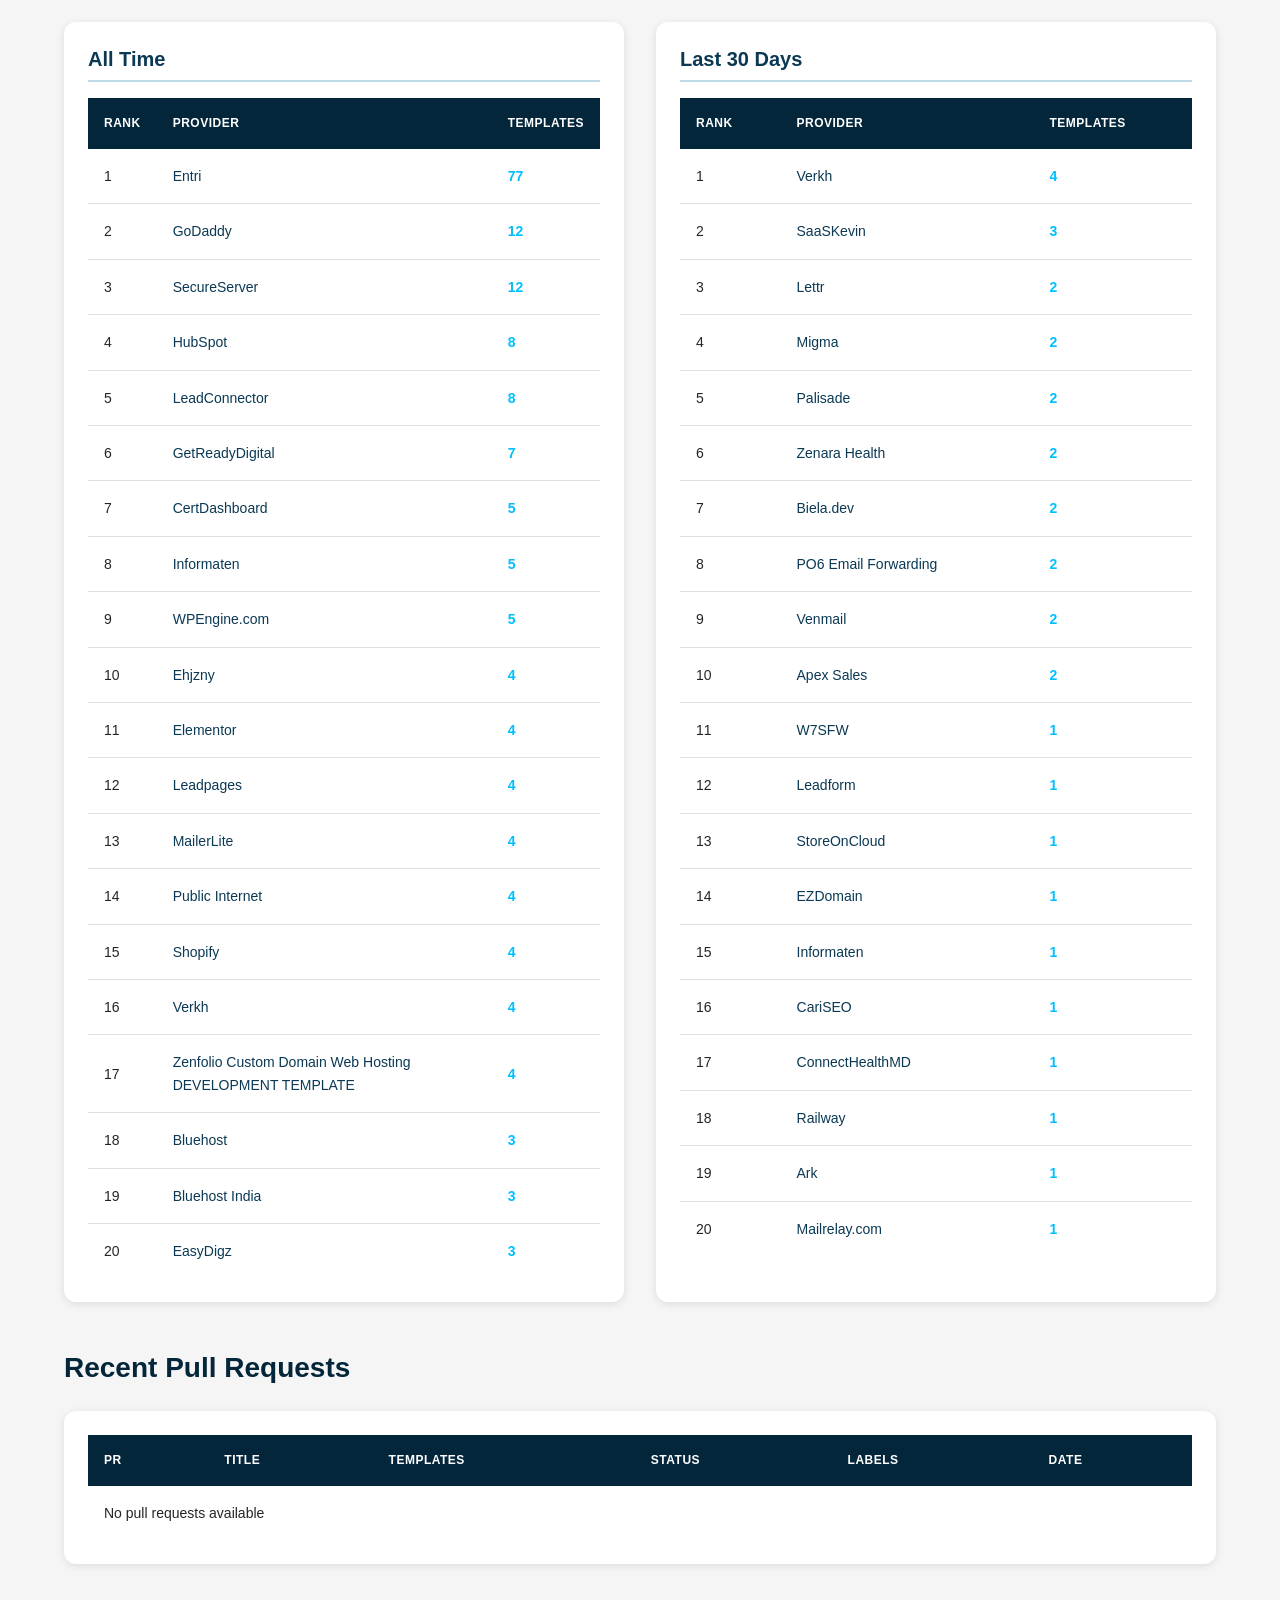
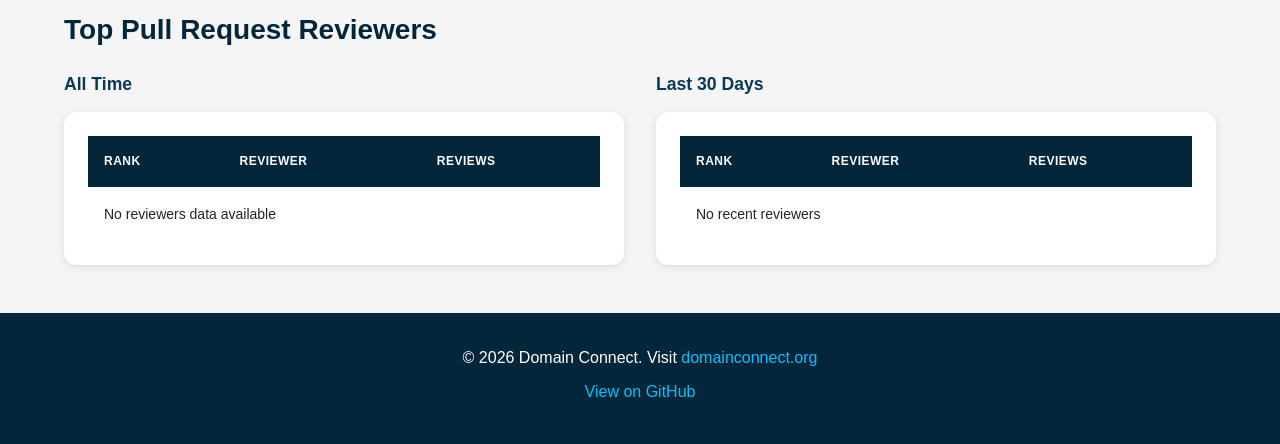
==== commit 412686a4: "NEW FEATURE: reviewers stats" ====
--- a/docs/index.html
+++ b/docs/index.html
@@ -152,6 +152,47 @@
                 </table>
             </div>
         </section>
+
+        <!-- Top Reviewers -->
+        <section class="top-reviewers">
+            <h2>Top Pull Request Reviewers</h2>
+            <div class="reviewers-tables">
+                <div class="reviewer-table-container">
+                    <h3>All Time</h3>
+                    <div class="table-wrapper">
+                        <table id="reviewers-all-time-table">
+                            <thead>
+                                <tr>
+                                    <th>Rank</th>
+                                    <th>Reviewer</th>
+                                    <th>Reviews</th>
+                                </tr>
+                            </thead>
+                            <tbody>
+                                <tr><td colspan="3">Loading...</td></tr>
+                            </tbody>
+                        </table>
+                    </div>
+                </div>
+                <div class="reviewer-table-container">
+                    <h3>Last 30 Days</h3>
+                    <div class="table-wrapper">
+                        <table id="reviewers-30-days-table">
+                            <thead>
+                                <tr>
+                                    <th>Rank</th>
+                                    <th>Reviewer</th>
+                                    <th>Reviews</th>
+                                </tr>
+                            </thead>
+                            <tbody>
+                                <tr><td colspan="3">Loading...</td></tr>
+                            </tbody>
+                        </table>
+                    </div>
+                </div>
+            </div>
+        </section>
     </main>
 
     <footer>
@@ -206,6 +247,7 @@
             renderFeatureUsageCharts(data.feature_usage, data.repository);
             renderTopProvidersTable(data.top_providers, data.repository);
             renderRecentPRsTable(data.recent_prs, data.templates);
+            renderTopReviewersTable(data.top_reviewers);
         }
 
         // Render summary statistics
@@ -657,6 +699,63 @@
             });
         }
 
+        // Render Top Reviewers tables
+        function renderTopReviewersTable(reviewersData) {
+            if (!reviewersData) {
+                return;
+            }
+
+            // Render all-time reviewers
+            const allTimetbody = document.querySelector('#reviewers-all-time-table tbody');
+            allTimetbody.innerHTML = '';
+
+            if (!reviewersData.all_time || reviewersData.all_time.length === 0) {
+                allTimetbody.innerHTML = '<tr><td colspan="3">No reviewers data available</td></tr>';
+            } else {
+                reviewersData.all_time.forEach((reviewer, index) => {
+                    const row = document.createElement('tr');
+                    row.innerHTML = `
+                        <td class="reviewer-rank">${index + 1}</td>
+                        <td class="reviewer-info">
+                            <div class="reviewer-profile">
+                                <img src="${escapeHtml(reviewer.avatar_url)}" alt="${escapeHtml(reviewer.login)}" class="reviewer-avatar">
+                                <a href="${escapeHtml(reviewer.profile_url)}" target="_blank" rel="noopener noreferrer" class="reviewer-name">
+                                    ${escapeHtml(reviewer.login)}
+                                </a>
+                            </div>
+                        </td>
+                        <td class="reviewer-count">${reviewer.review_count}</td>
+                    `;
+                    allTimetbody.appendChild(row);
+                });
+            }
+
+            // Render last 30 days reviewers
+            const last30Tbody = document.querySelector('#reviewers-30-days-table tbody');
+            last30Tbody.innerHTML = '';
+
+            if (!reviewersData.last_30_days || reviewersData.last_30_days.length === 0) {
+                last30Tbody.innerHTML = '<tr><td colspan="3">No recent reviewers</td></tr>';
+            } else {
+                reviewersData.last_30_days.forEach((reviewer, index) => {
+                    const row = document.createElement('tr');
+                    row.innerHTML = `
+                        <td class="reviewer-rank">${index + 1}</td>
+                        <td class="reviewer-info">
+                            <div class="reviewer-profile">
+                                <img src="${escapeHtml(reviewer.avatar_url)}" alt="${escapeHtml(reviewer.login)}" class="reviewer-avatar">
+                                <a href="${escapeHtml(reviewer.profile_url)}" target="_blank" rel="noopener noreferrer" class="reviewer-name">
+                                    ${escapeHtml(reviewer.login)}
+                                </a>
+                            </div>
+                        </td>
+                        <td class="reviewer-count">${reviewer.review_count}</td>
+                    `;
+                    last30Tbody.appendChild(row);
+                });
+            }
+        }
+
         // Utility: Format date as DD-MM-YYYY
         function formatDate(date) {
             const dd = String(date.getDate()).padStart(2, '0');
--- a/docs/styles.css
+++ b/docs/styles.css
@@ -462,6 +462,76 @@
     color: var(--bg-white);
 }
 
+/* ===== Top Reviewers ===== */
+.top-reviewers {
+    margin-bottom: var(--spacing-xl);
+}
+
+.top-reviewers h2 {
+    color: var(--primary-navy);
+    margin-bottom: var(--spacing-md);
+}
+
+.reviewers-tables {
+    display: grid;
+    grid-template-columns: repeat(auto-fit, minmax(300px, 1fr));
+    gap: var(--spacing-lg);
+}
+
+.reviewer-table-container h3 {
+    color: var(--secondary-navy);
+    margin-bottom: var(--spacing-sm);
+    font-size: 1.1rem;
+}
+
+.reviewer-table-container .table-wrapper {
+    background-color: var(--bg-white);
+    padding: var(--spacing-md);
+    border-radius: var(--radius-lg);
+    box-shadow: 0 2px 8px var(--shadow-light);
+}
+
+.reviewer-rank {
+    font-weight: var(--font-weight-bold);
+    color: var(--primary-navy);
+    text-align: center;
+    width: 60px;
+}
+
+.reviewer-info {
+    min-width: 150px;
+}
+
+.reviewer-profile {
+    display: flex;
+    align-items: center;
+    gap: var(--spacing-sm);
+}
+
+.reviewer-avatar {
+    width: 32px;
+    height: 32px;
+    border-radius: 50%;
+    border: 2px solid var(--light-blue-gray);
+}
+
+.reviewer-name {
+    color: var(--medium-teal);
+    font-weight: var(--font-weight-semibold);
+    text-decoration: none;
+}
+
+.reviewer-name:hover {
+    color: var(--accent-cyan);
+    text-decoration: underline;
+}
+
+.reviewer-count {
+    font-weight: var(--font-weight-semibold);
+    color: var(--text-primary);
+    text-align: center;
+}
+
 /* ===== Footer ===== */
 footer {
     background-color: var(--primary-navy);
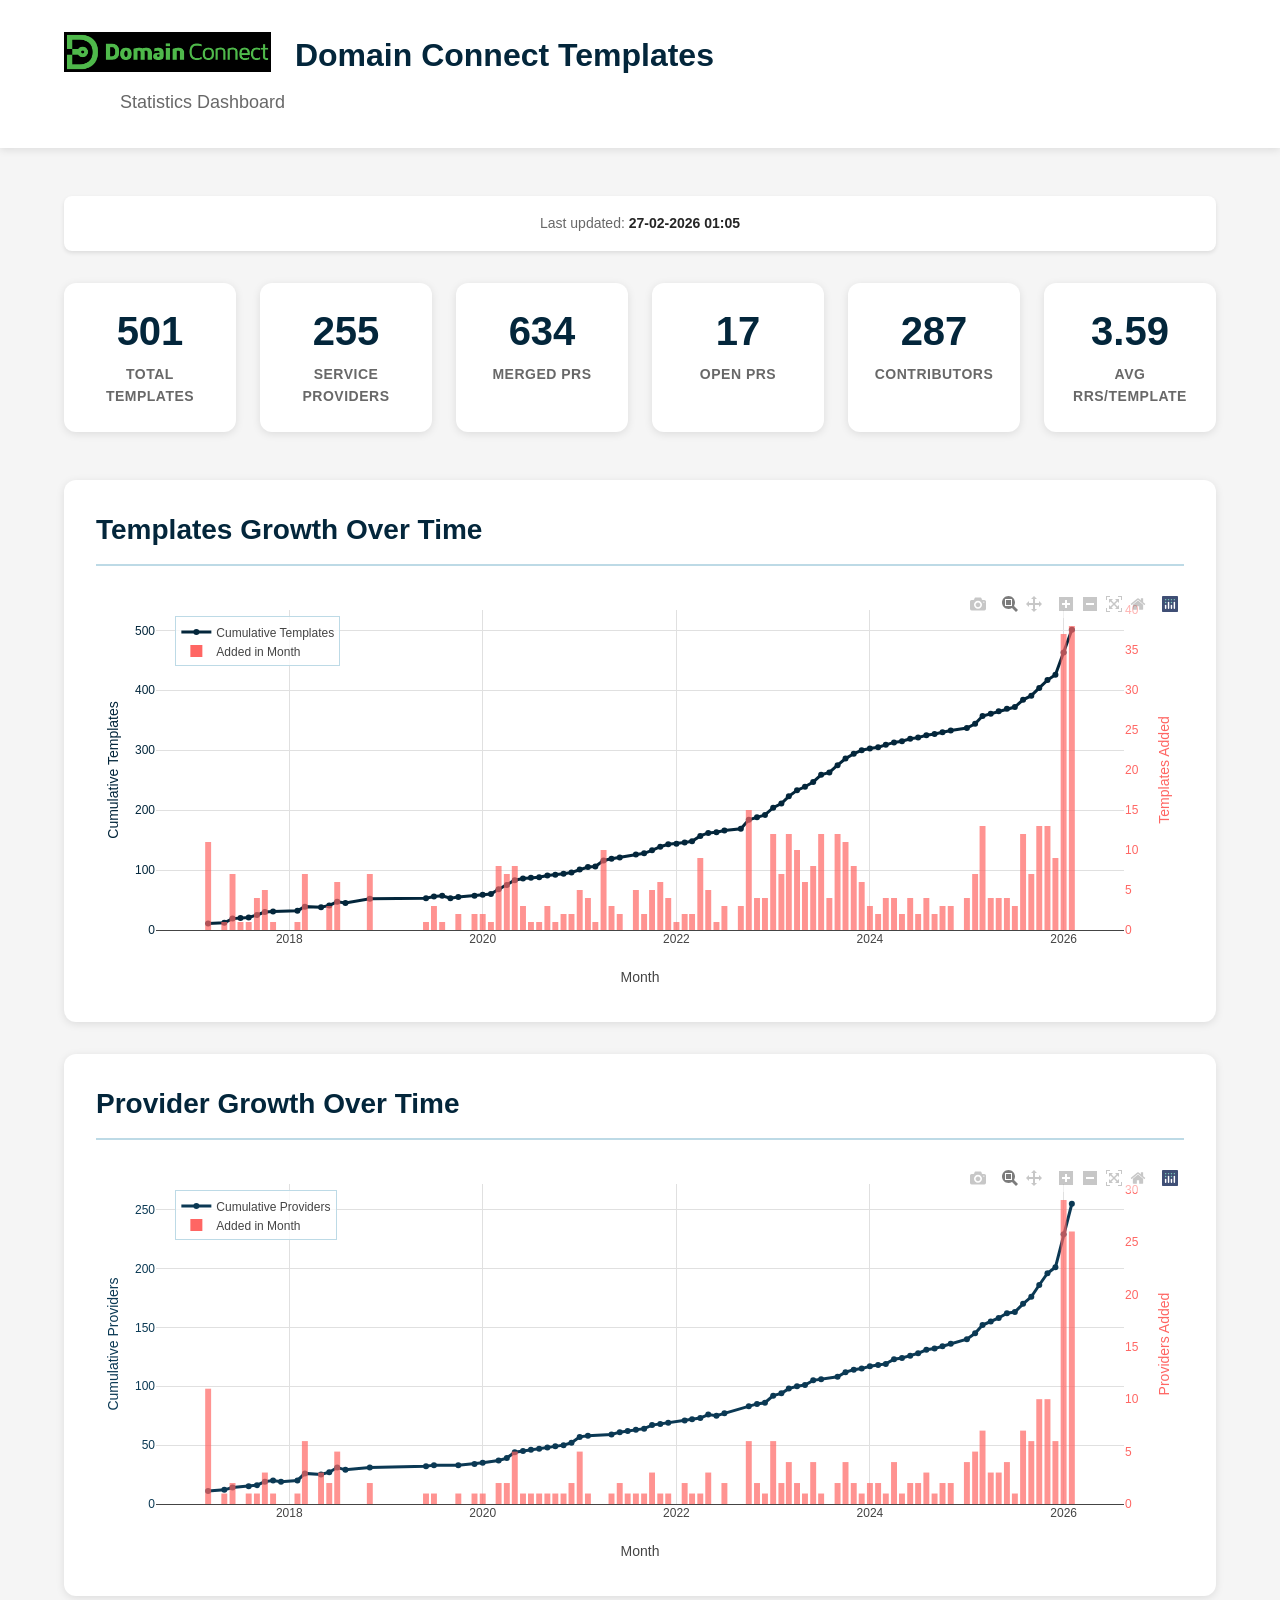
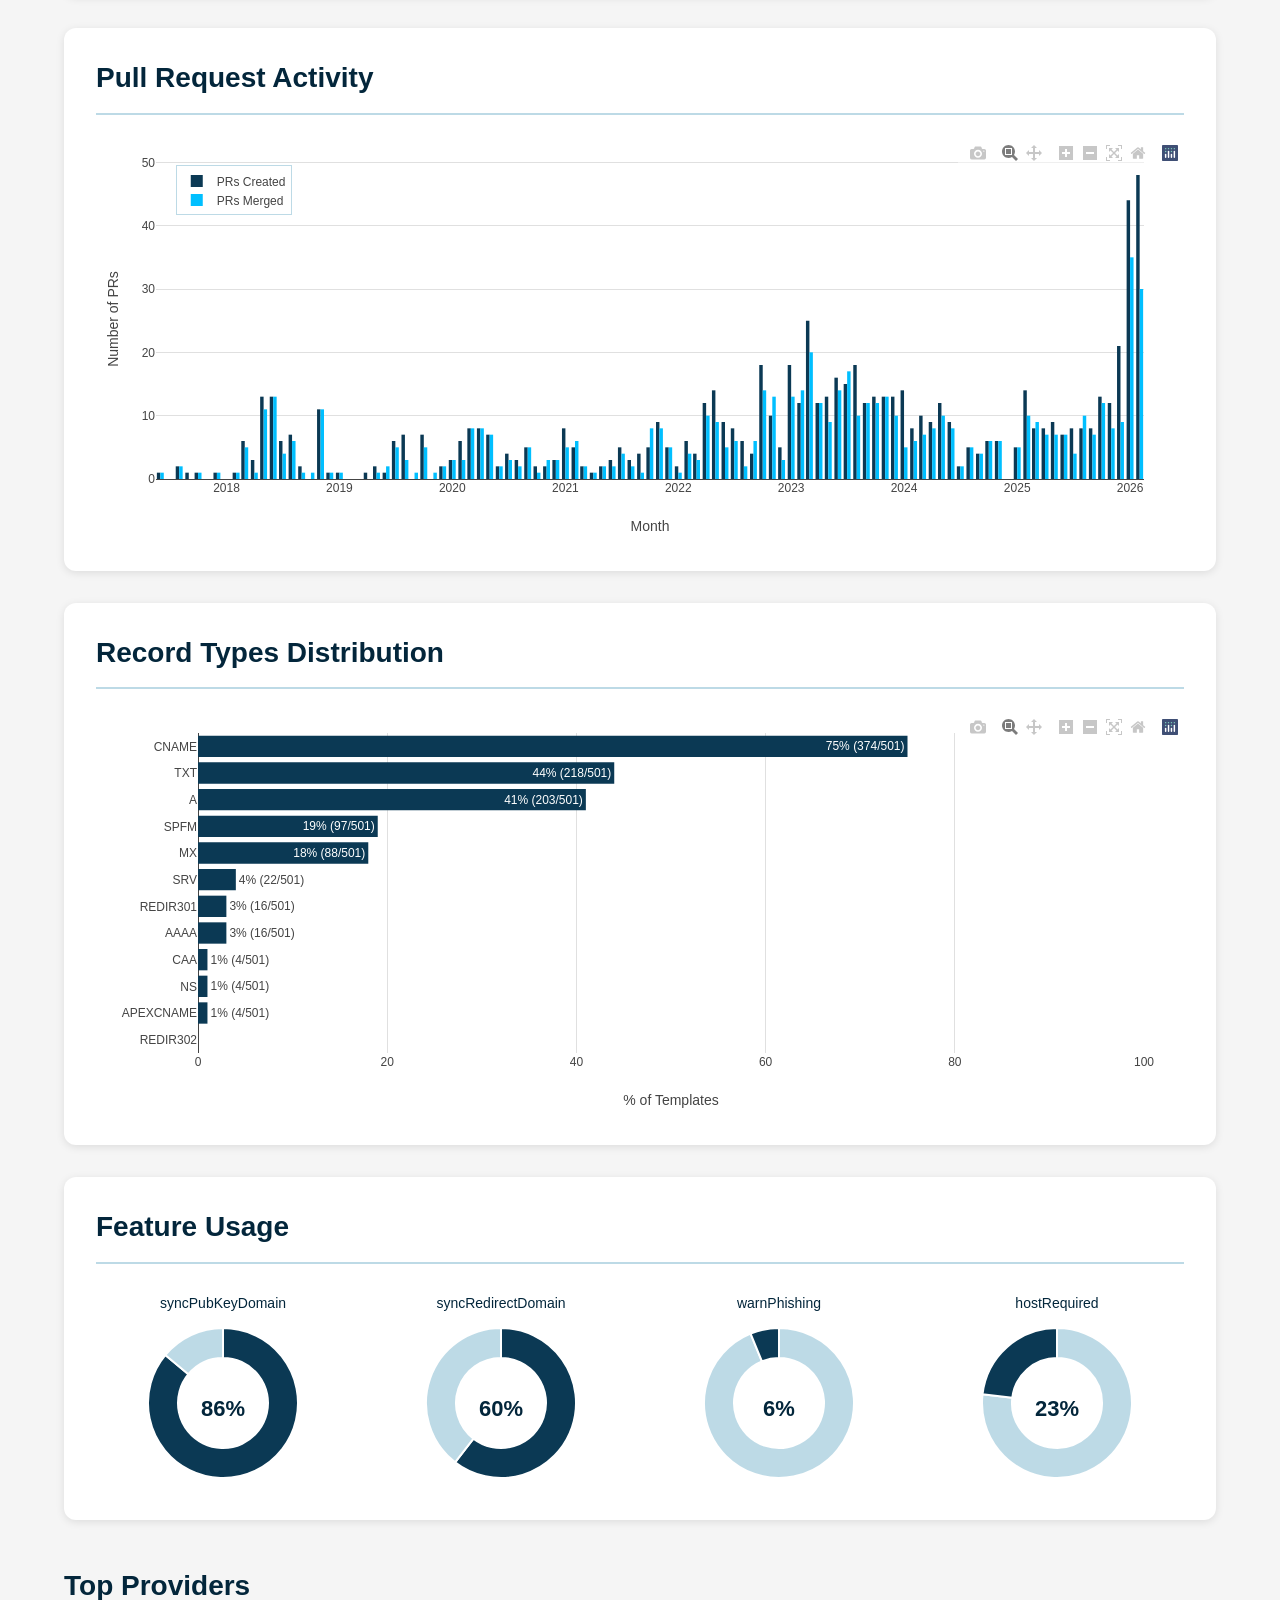
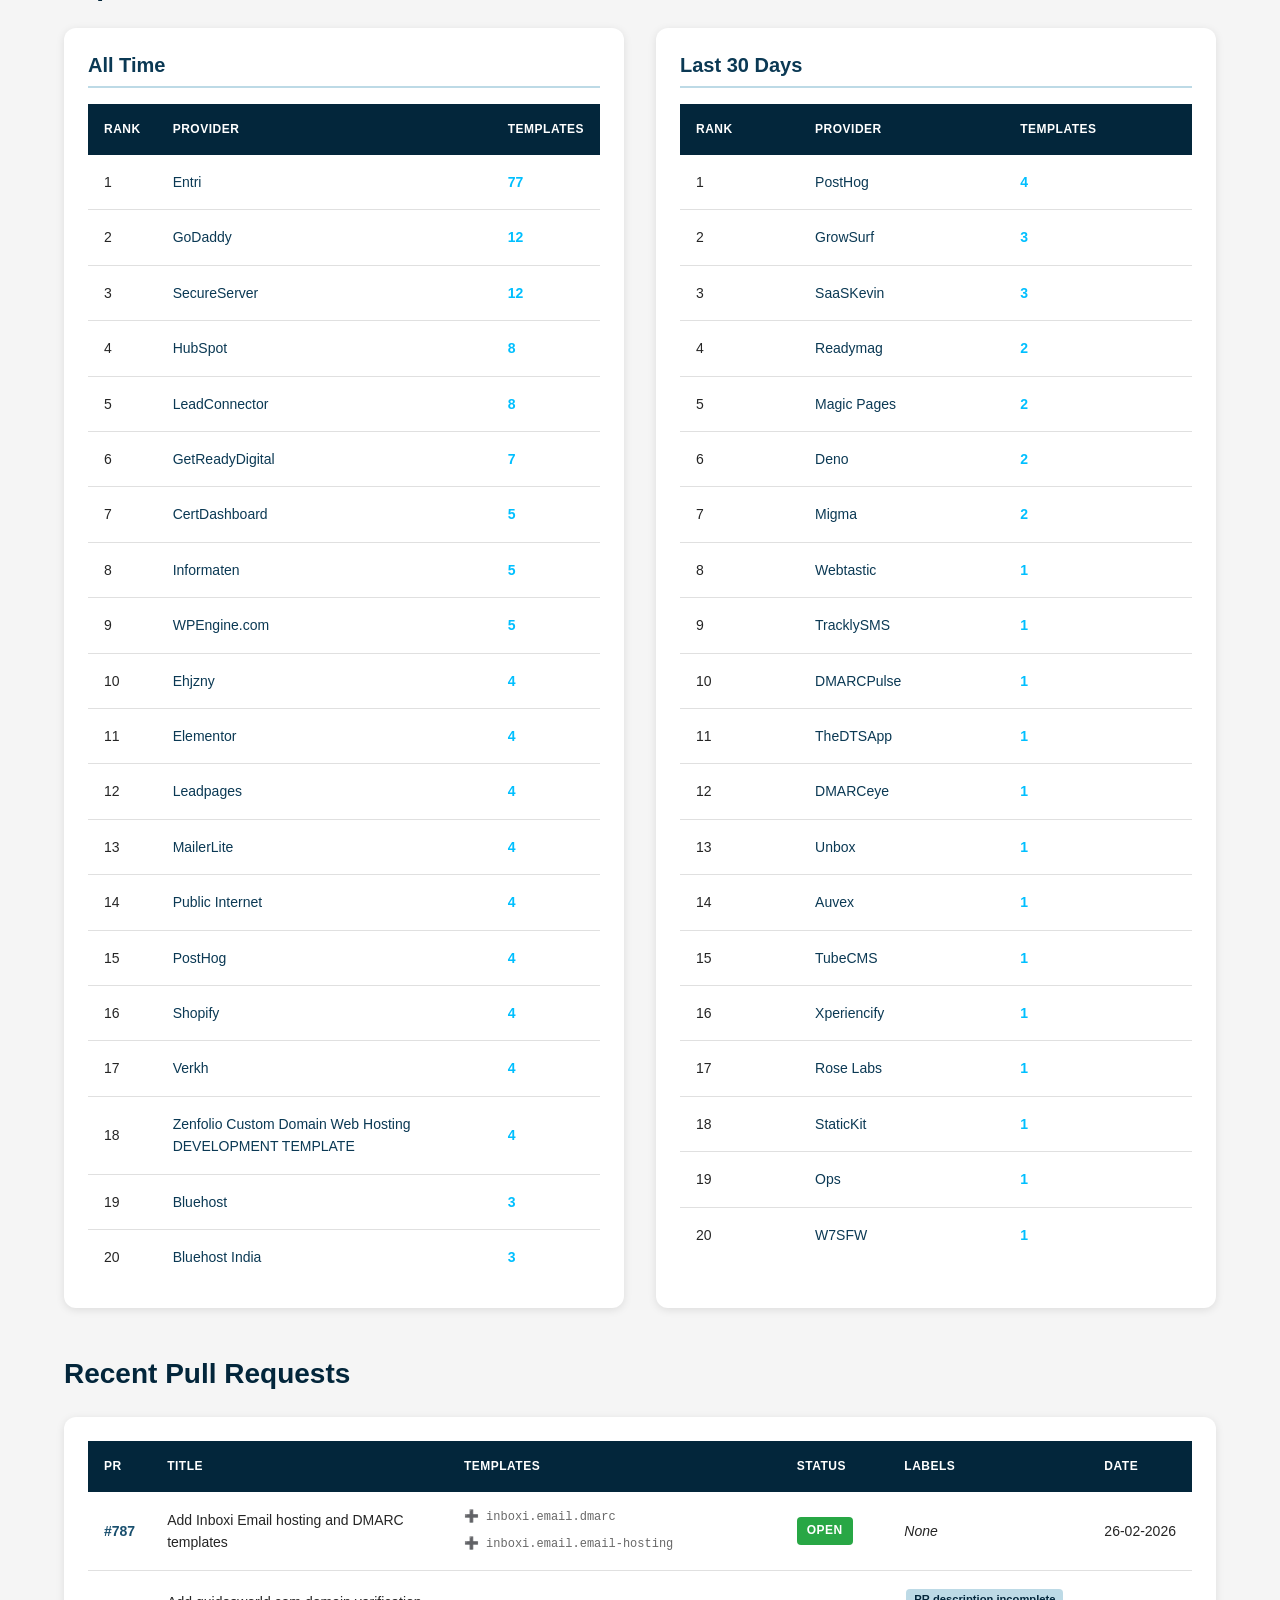
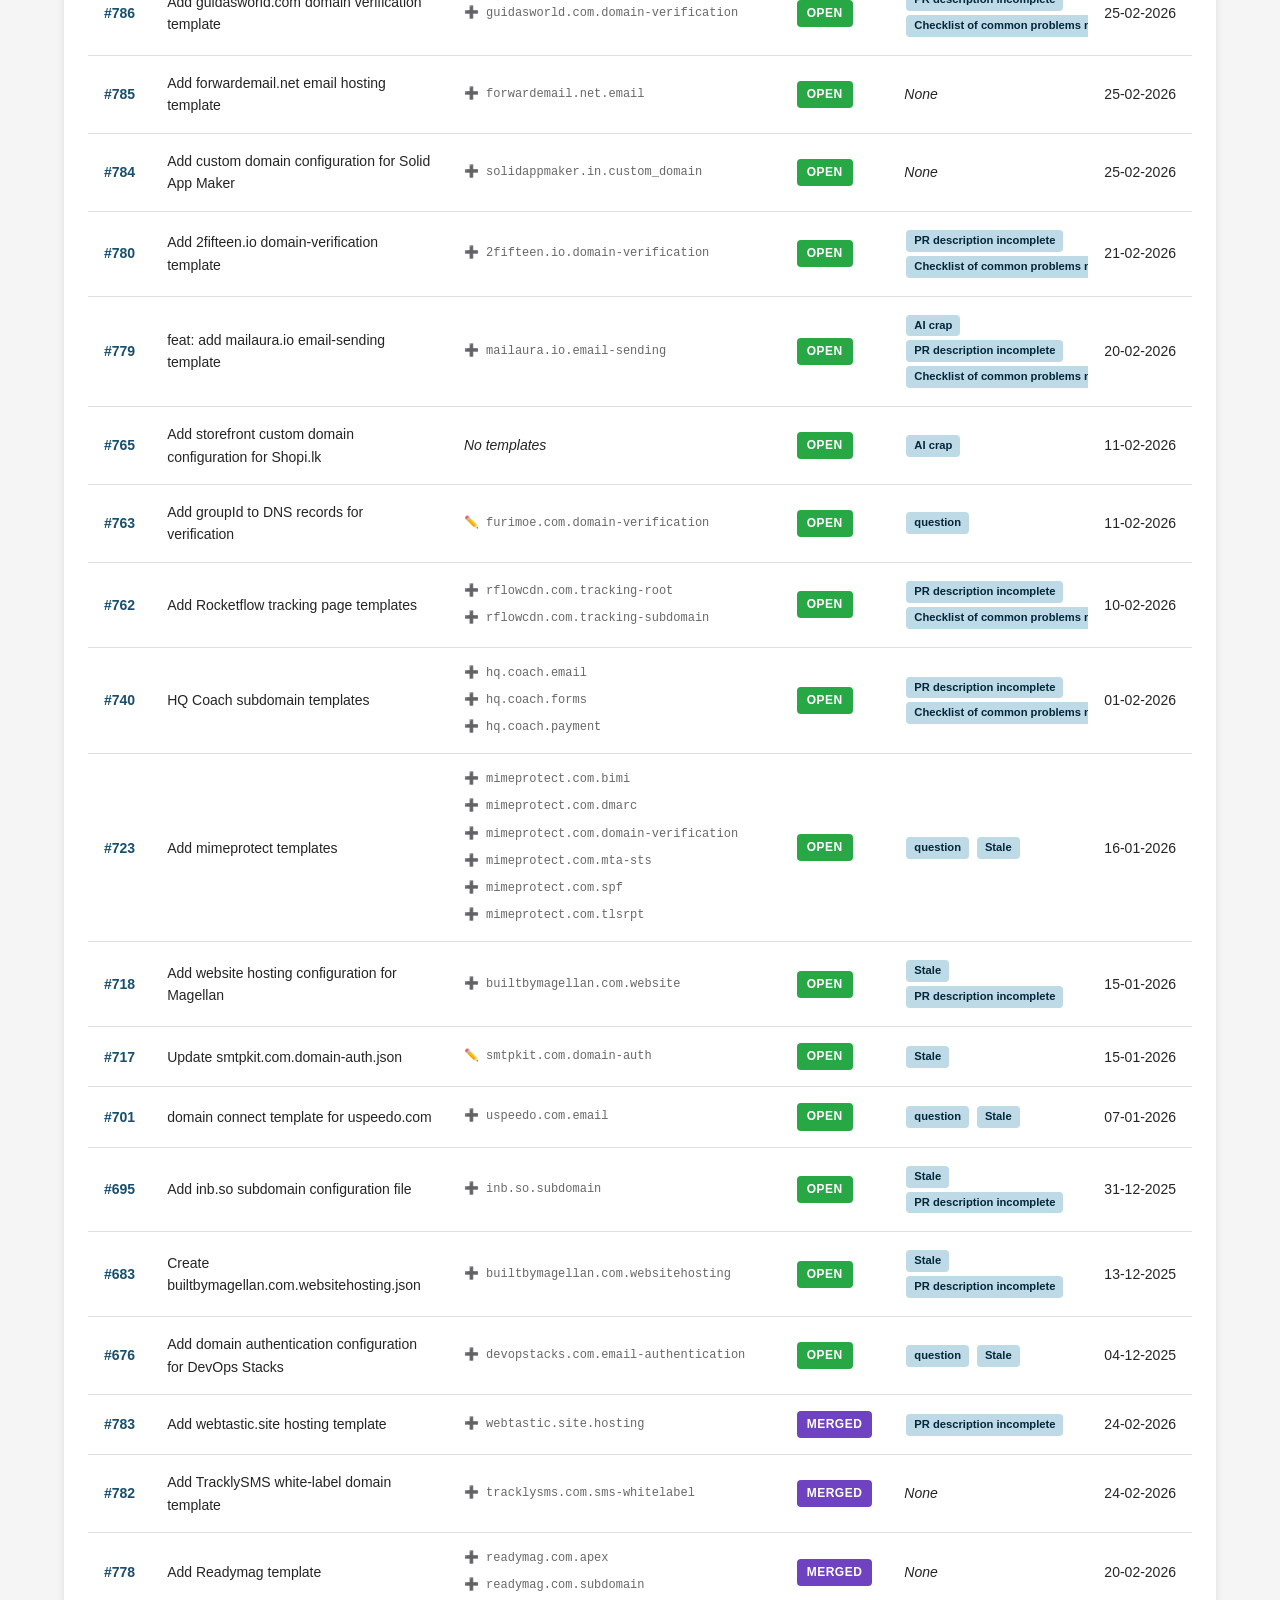
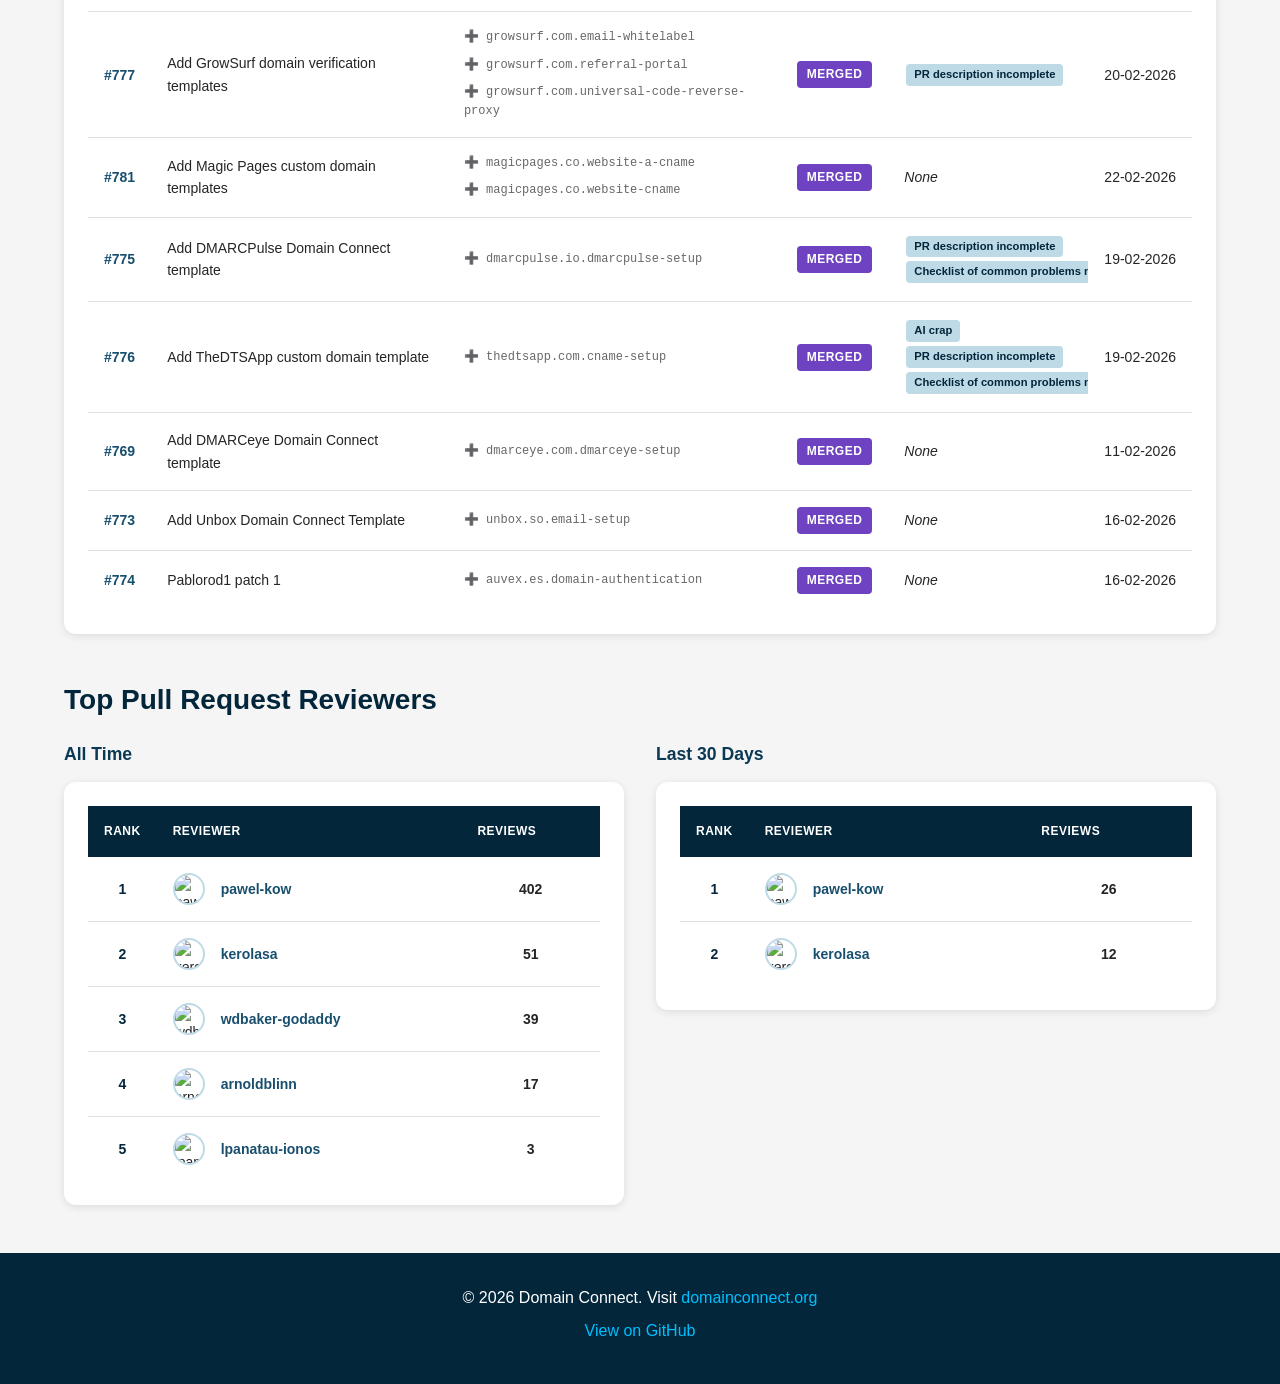
==== commit 86d8c511: "Wrap logo image in a link to Domain Connect" ====
--- a/docs/index.html
+++ b/docs/index.html
@@ -15,7 +15,9 @@
     <header>
         <div class="container">
             <div class="header-content">
-                <img src="assets/DomainConnectBlackSmall.png" alt="Domain Connect" class="logo">
+                <a href="https://domainconnect.org/">
+                  <img src="assets/DomainConnectBlackSmall.png" alt="Domain Connect" class="logo">
+                </a>
                 <h1>Domain Connect Templates</h1>
             </div>
             <p class="subtitle">Statistics Dashboard</p>
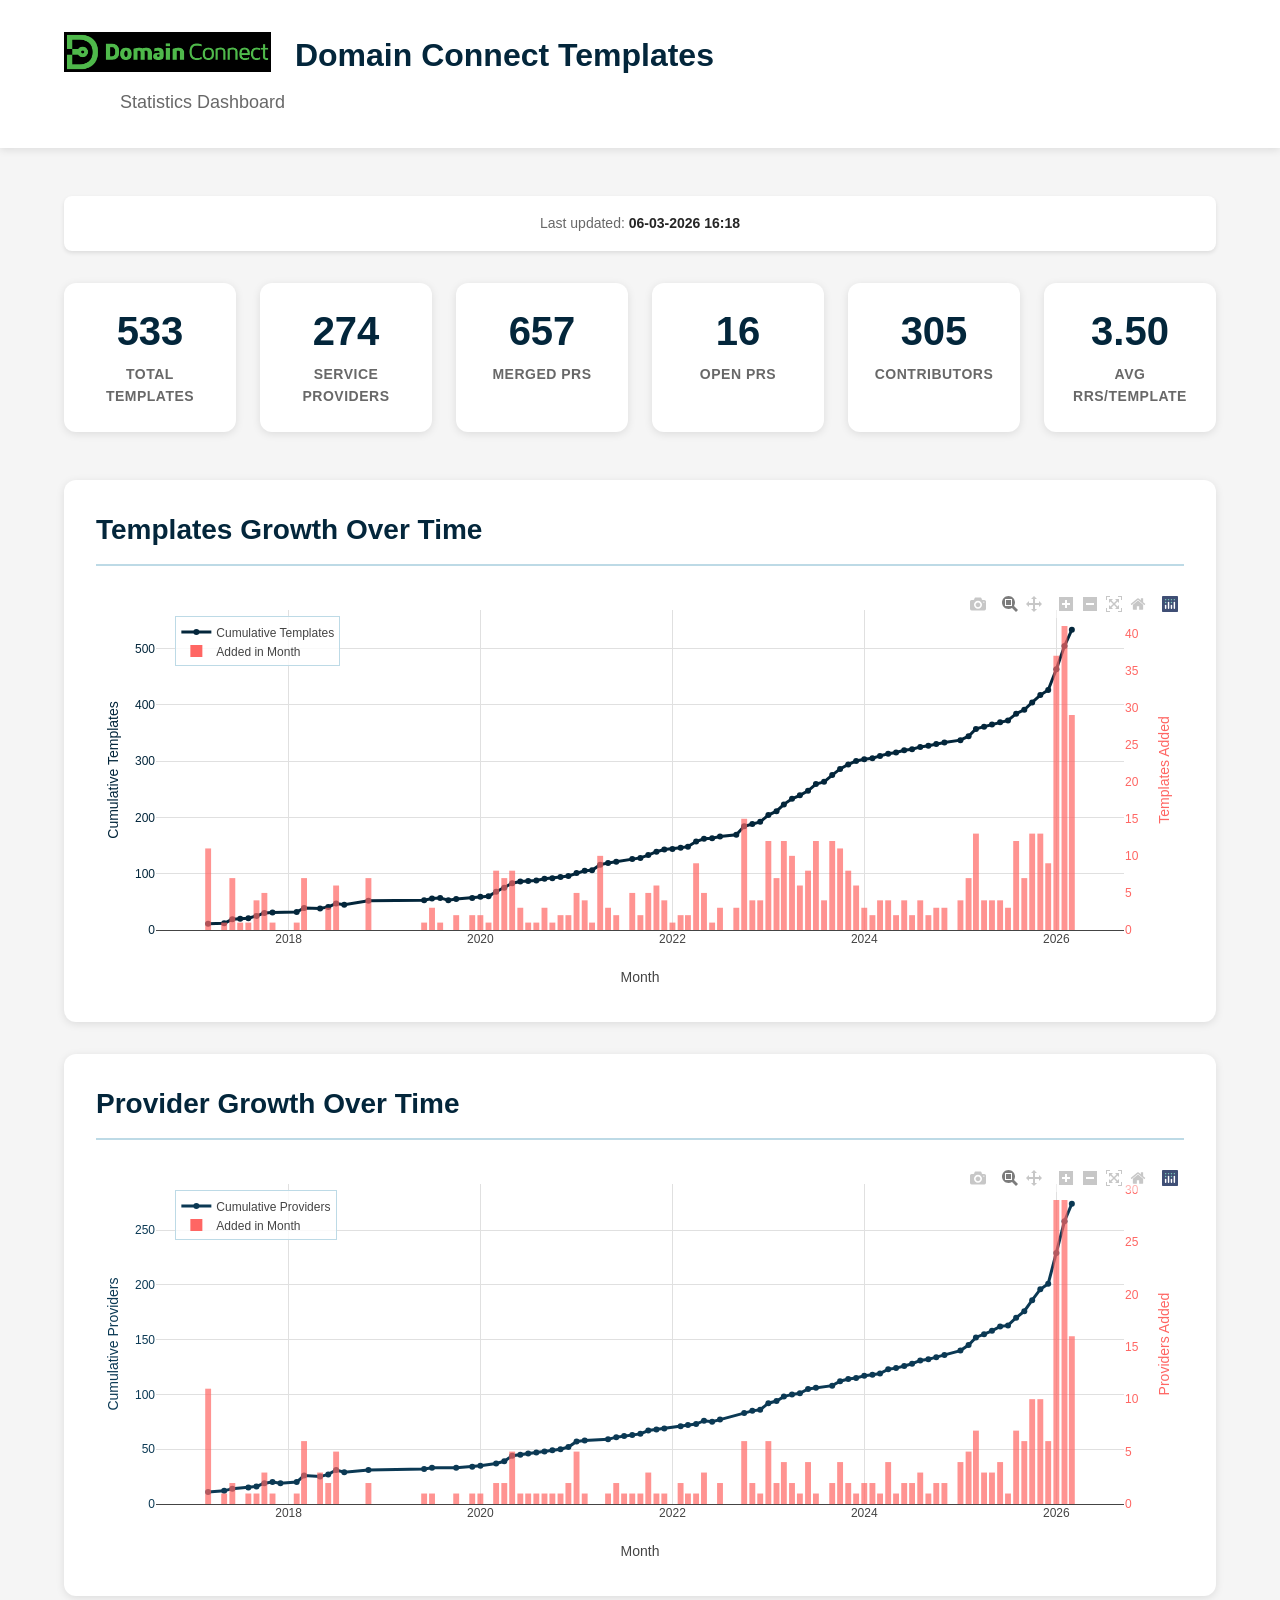
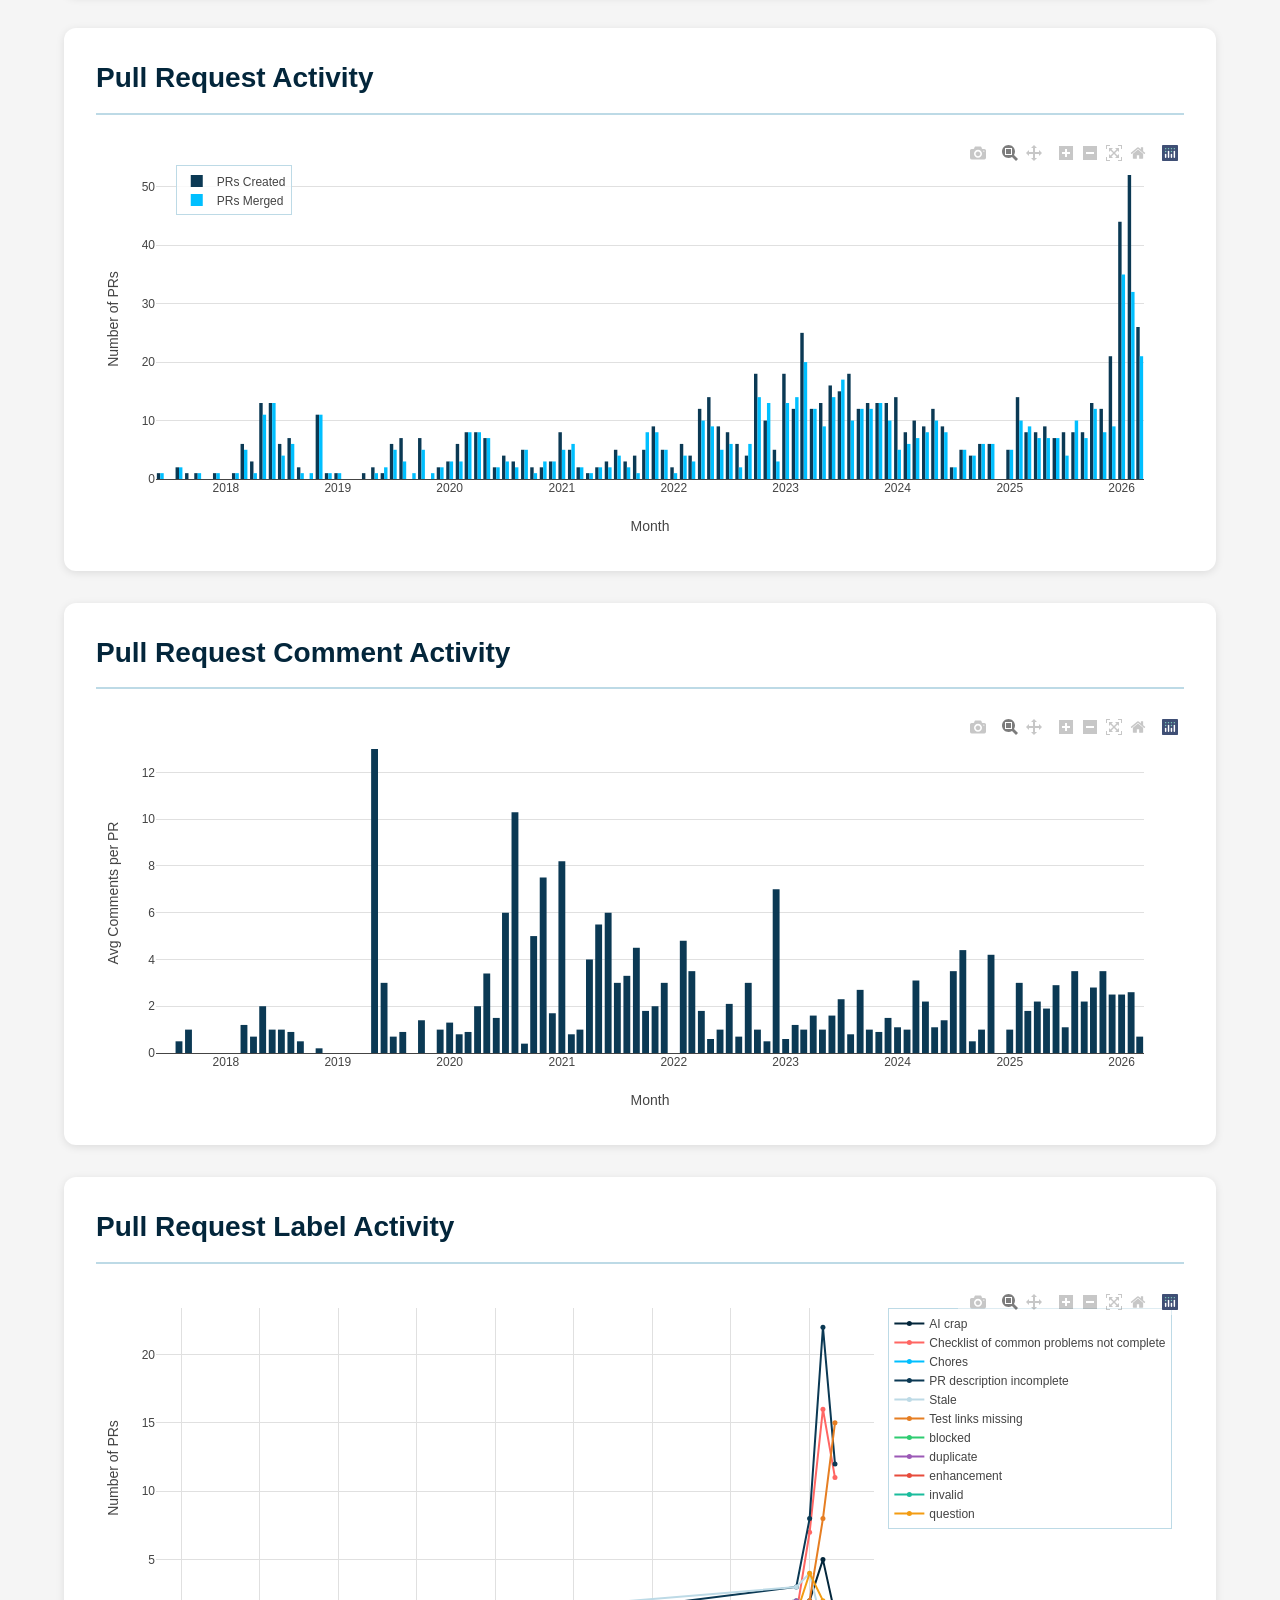
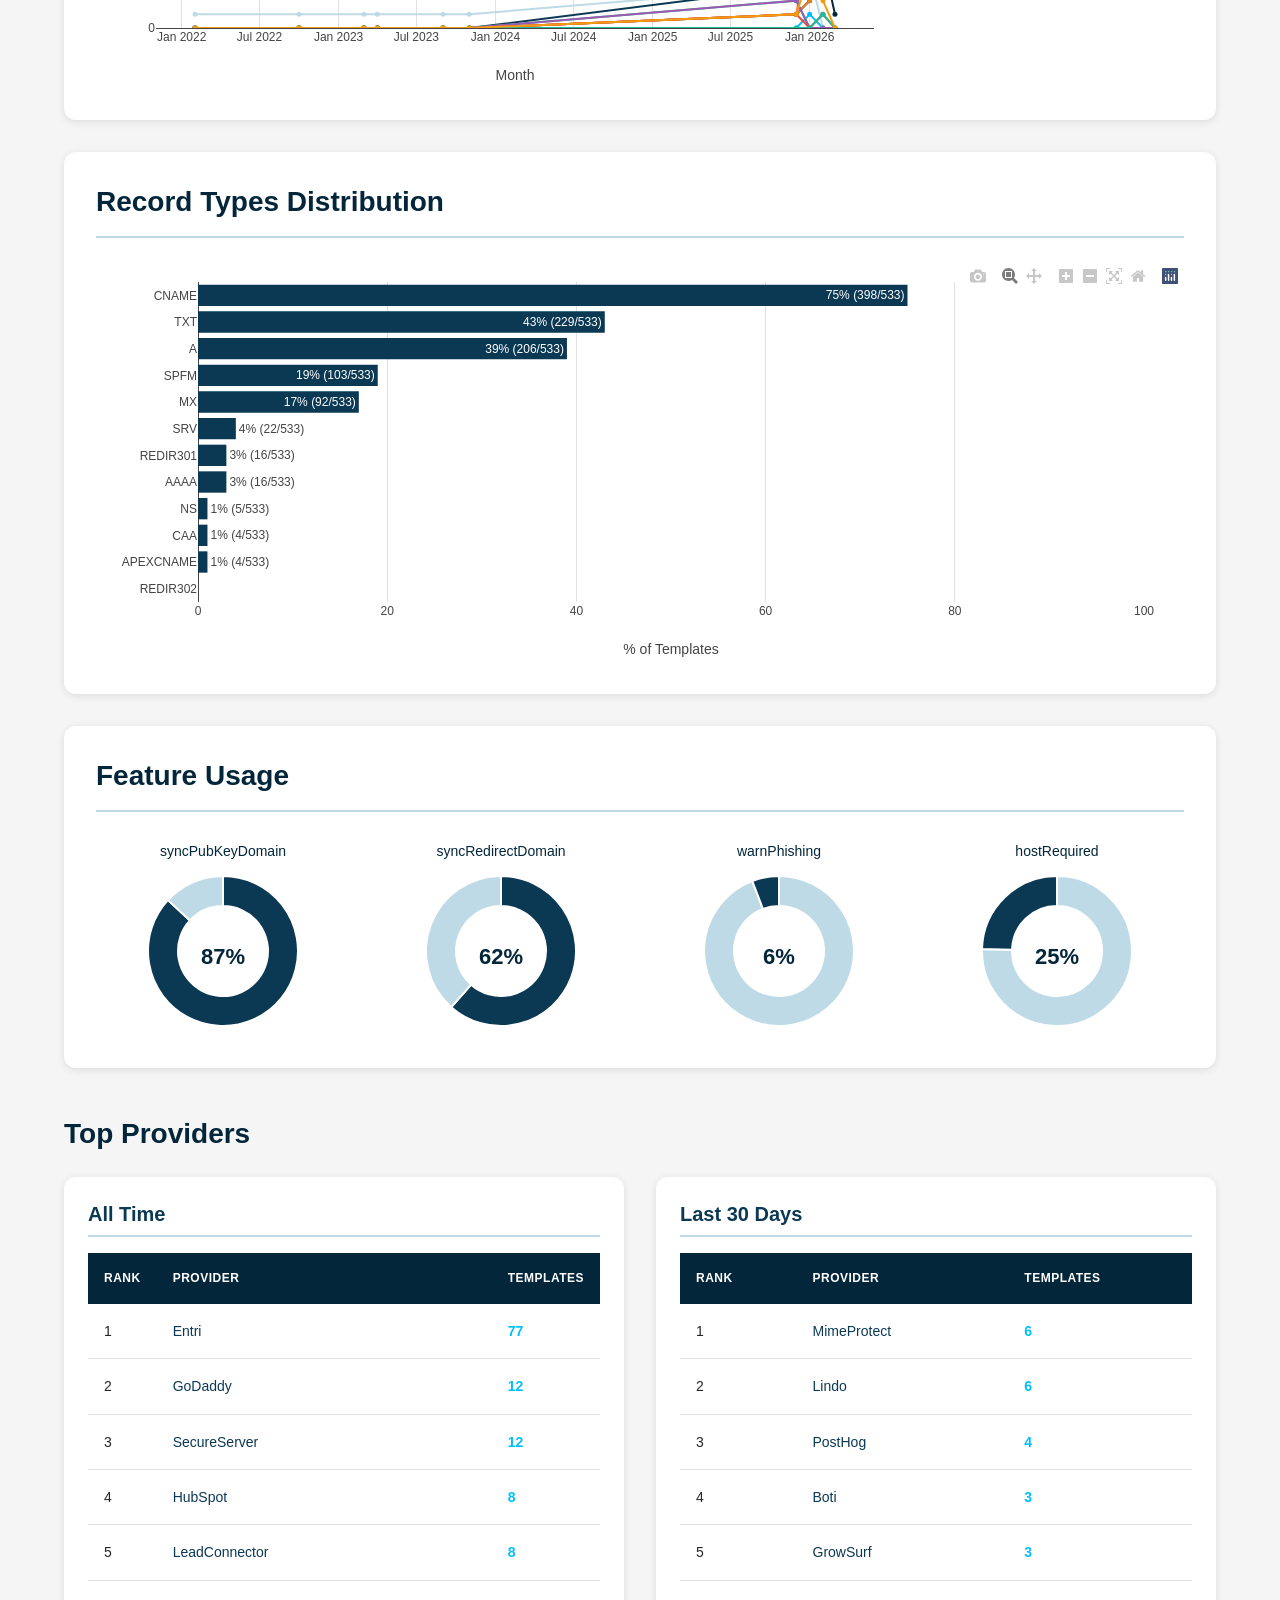
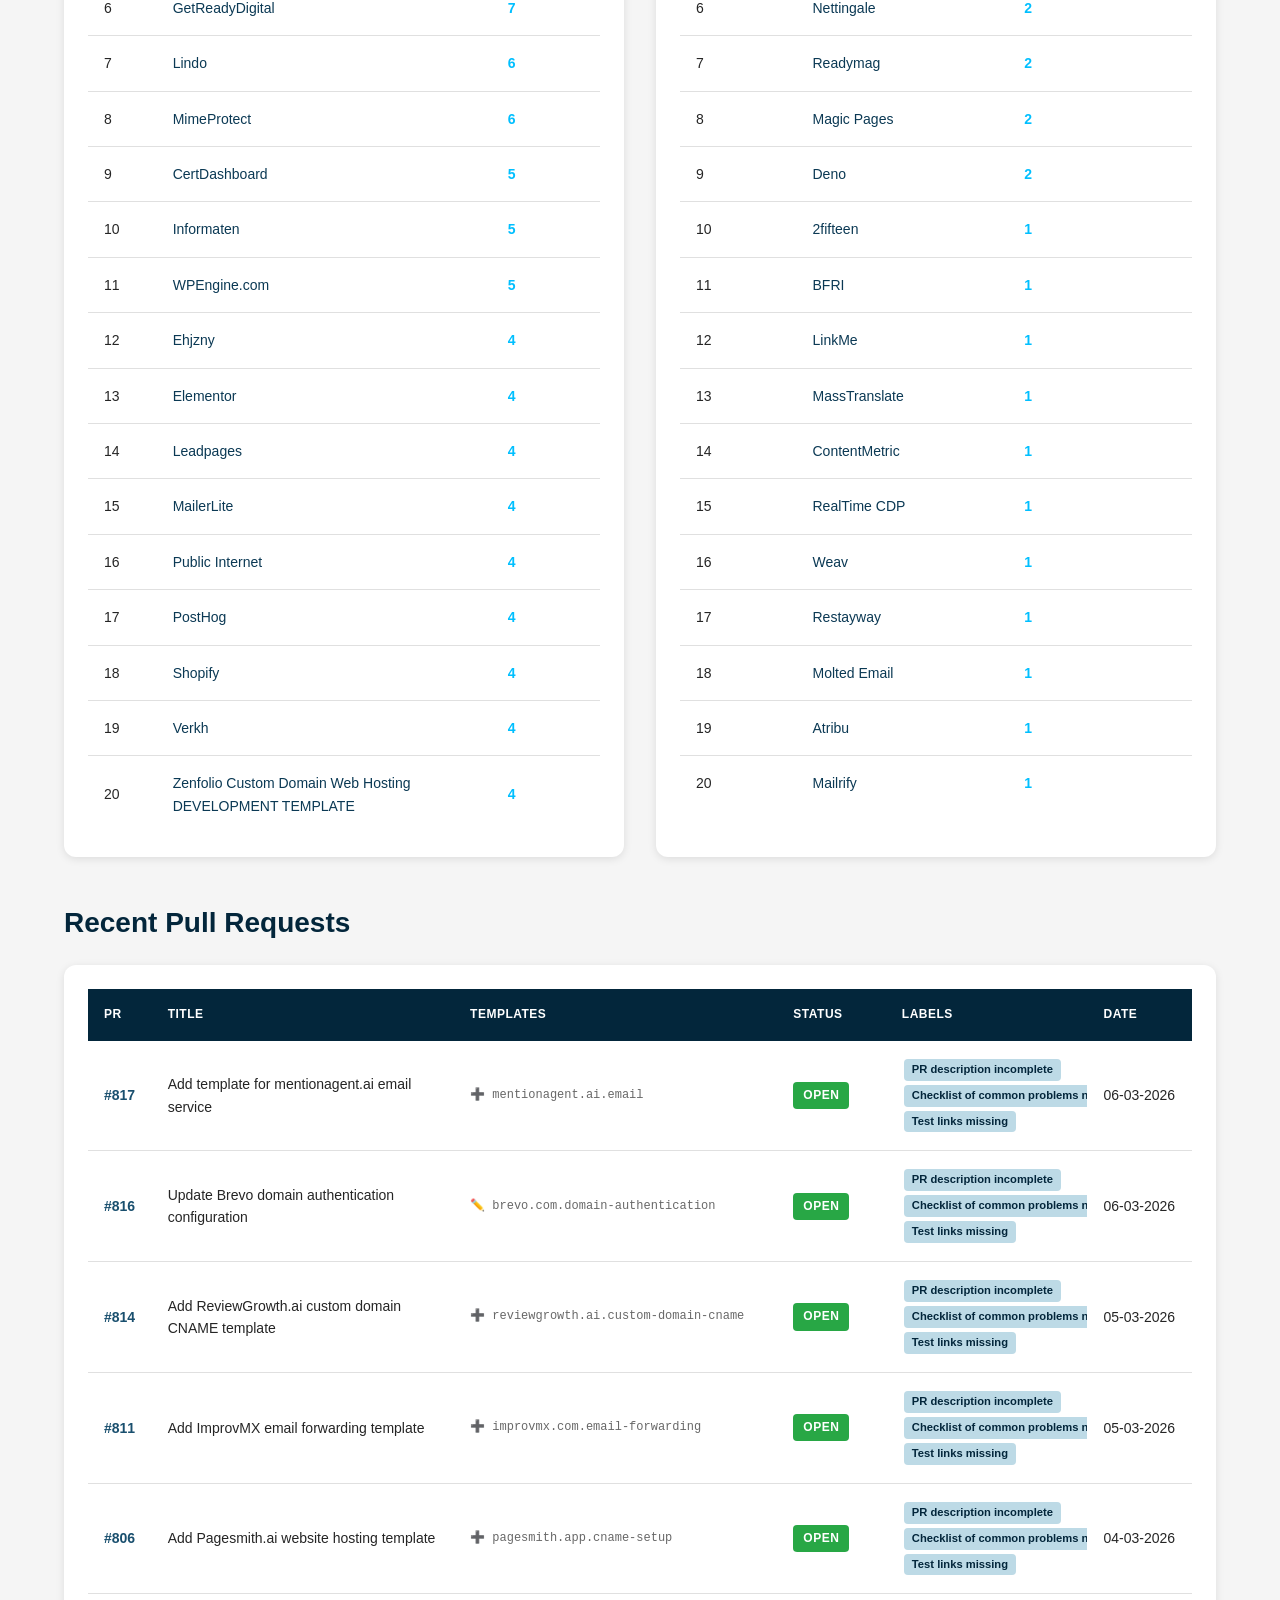
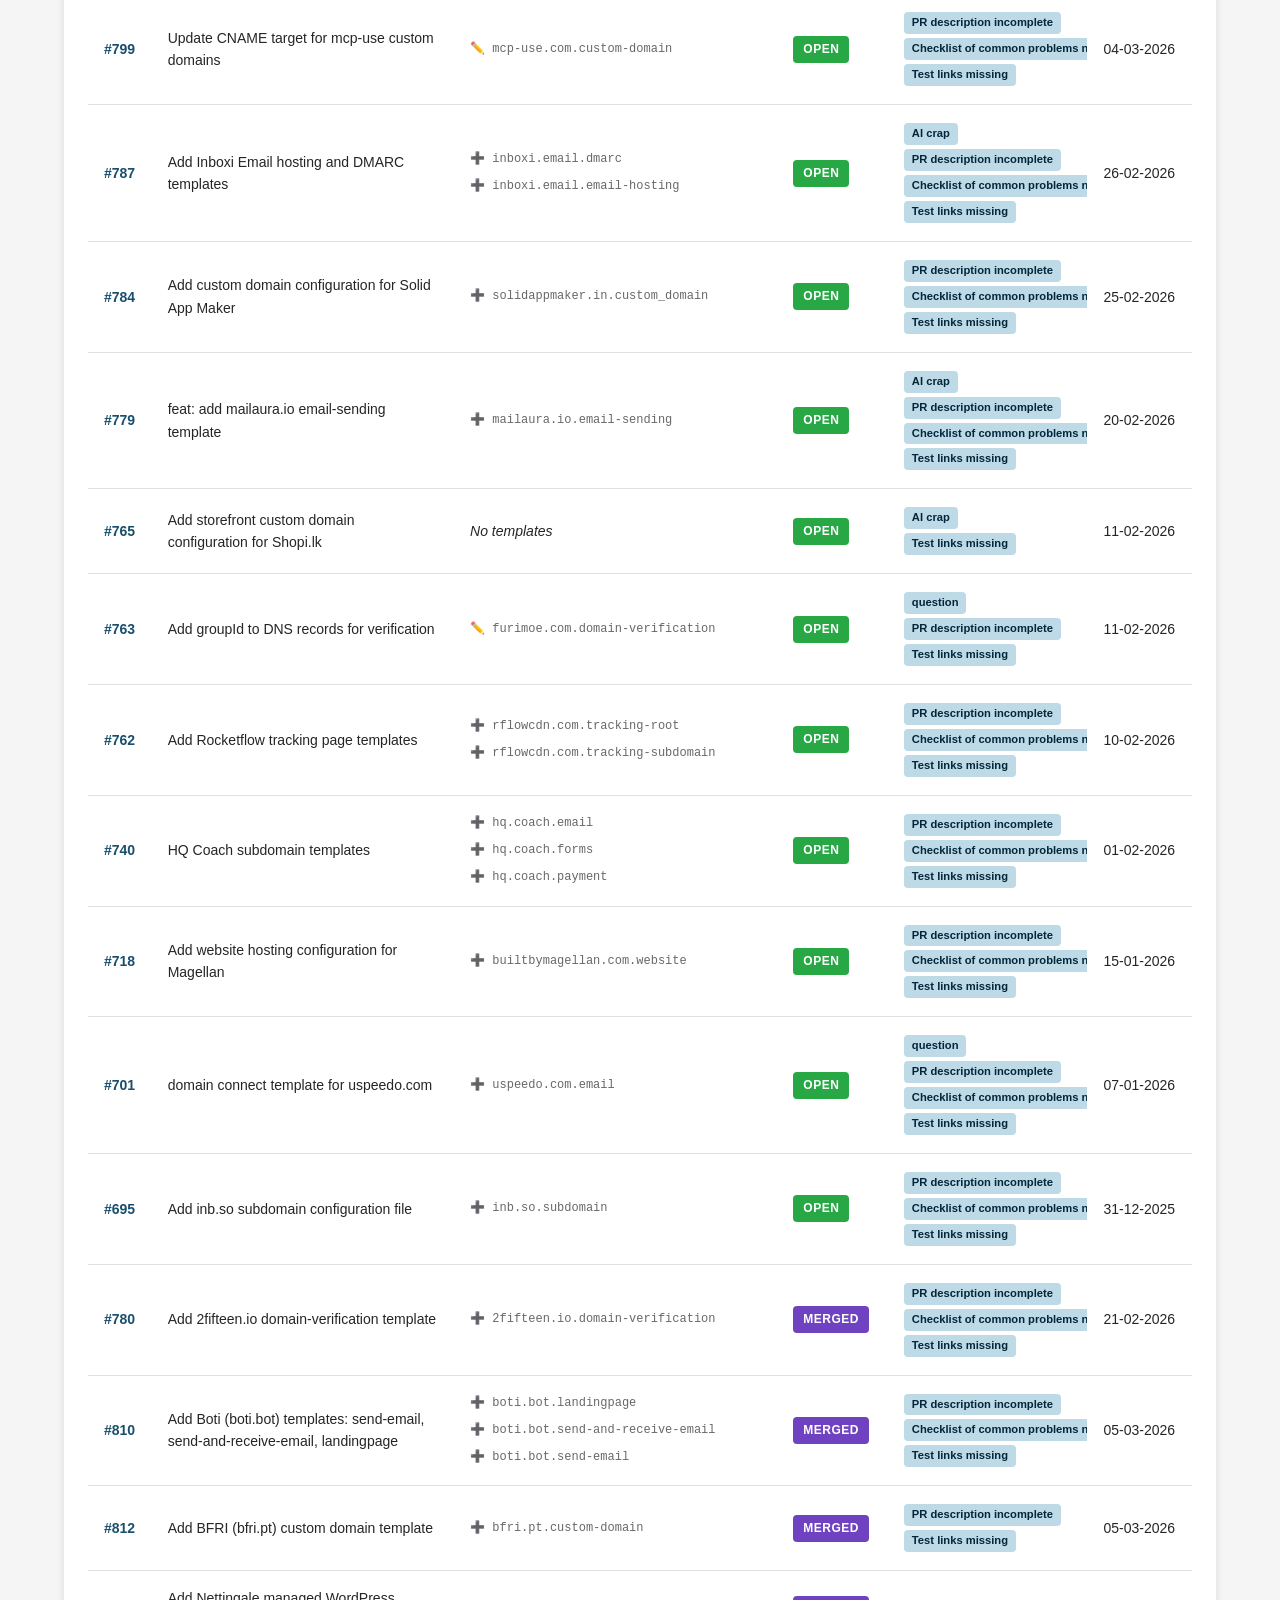
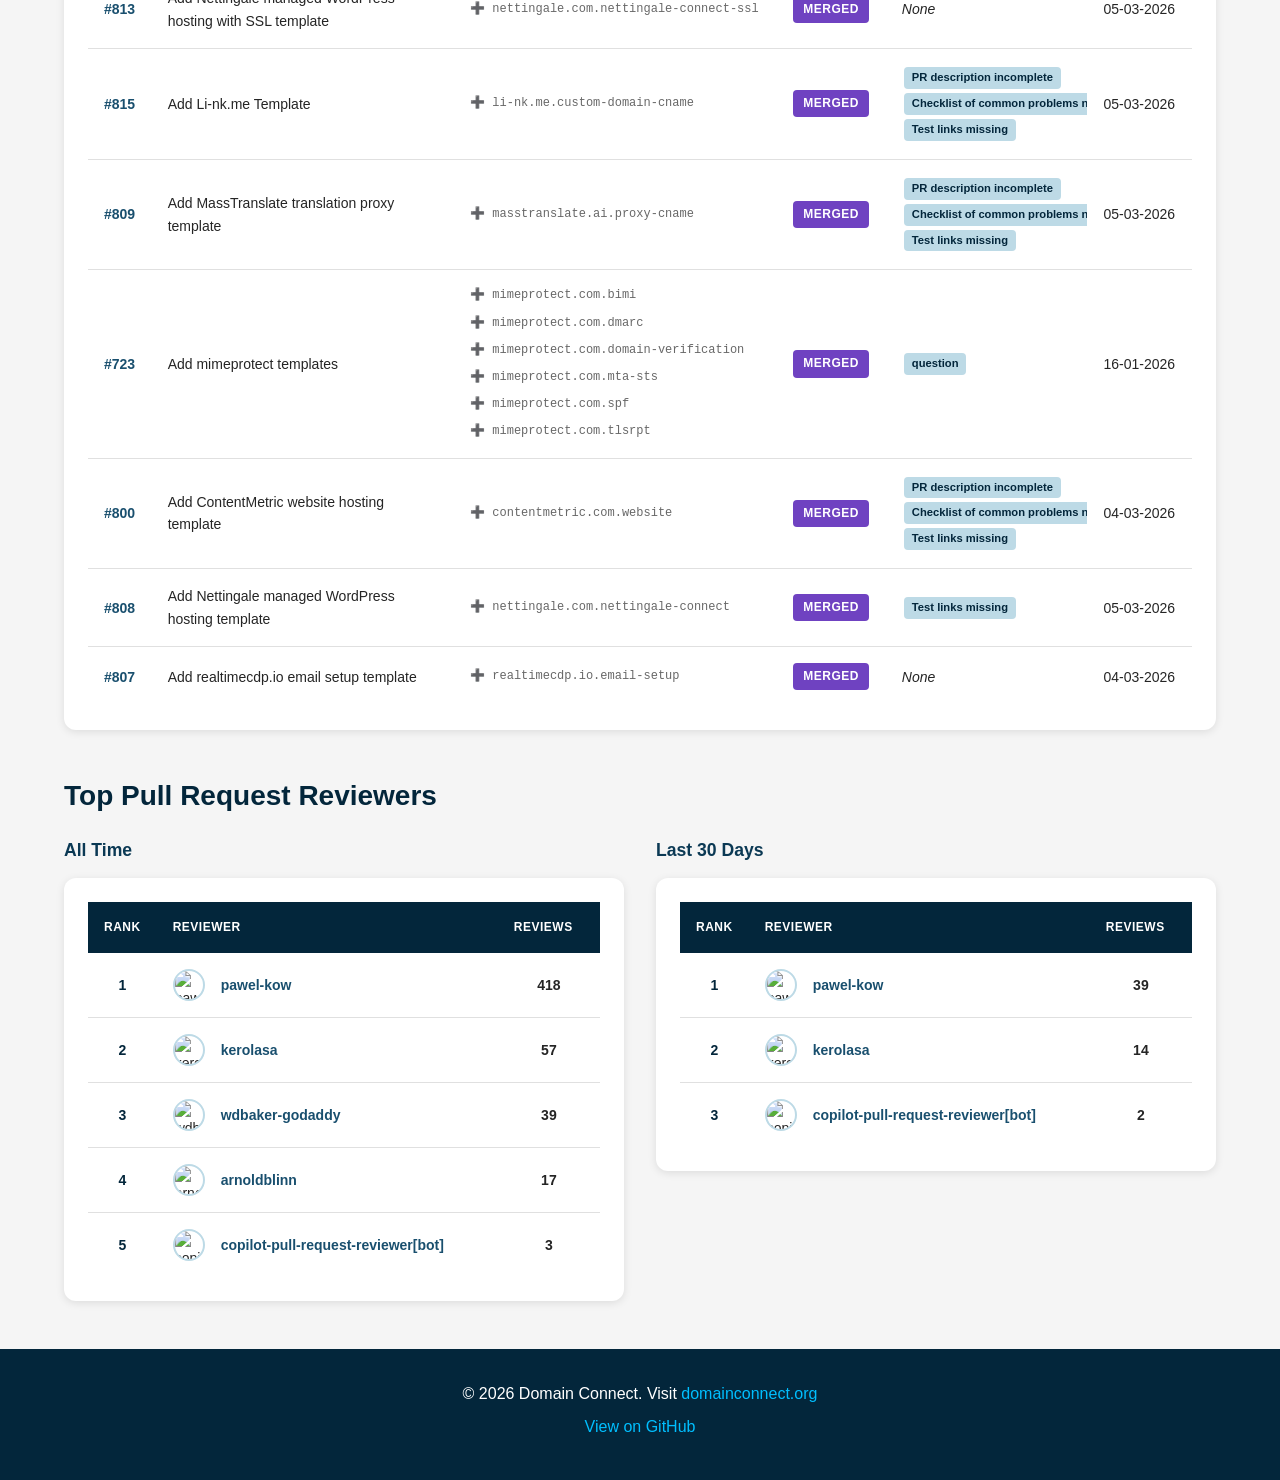
==== commit a0159374: "new feature: PR labels and comments stats" ====
--- a/docs/index.html
+++ b/docs/index.html
@@ -76,6 +76,18 @@
             <div class="chart-container">
                 <h2>Pull Request Activity</h2>
                 <div id="pr-activity-chart"></div>
+            </div>
+
+            <!-- PR Comment Activity -->
+            <div class="chart-container">
+                <h2>Pull Request Comment Activity</h2>
+                <div id="pr-comment-activity-chart"></div>
+            </div>
+
+            <!-- PR Label Activity -->
+            <div class="chart-container">
+                <h2>Pull Request Label Activity</h2>
+                <div id="pr-label-activity-chart"></div>
             </div>
 
             <!-- Record Types Distribution -->
@@ -245,6 +257,8 @@
             renderTemplatesGrowthChart(data.templates_growth);
             renderProvidersGrowthChart(data.providers_growth);
             renderPRActivityChart(data.pr_activity);
+            renderPRCommentActivityChart(data.pr_comment_activity);
+            renderPRLabelActivityChart(data.pr_label_activity);
             renderRecordTypesChart(data.record_types, data.summary.total_templates, data.repository);
             renderFeatureUsageCharts(data.feature_usage, data.repository);
             renderTopProvidersTable(data.top_providers, data.repository);
@@ -453,6 +467,102 @@
             };
 
             Plotly.newPlot('pr-activity-chart', [trace1, trace2], layout, plotlyConfig);
+        }
+
+        // Render PR Comment Activity chart
+        function renderPRCommentActivityChart(data) {
+            const el = document.getElementById('pr-comment-activity-chart');
+            if (!data || data.length === 0) {
+                el.innerHTML = '<p class="no-data">No comment data available</p>';
+                return;
+            }
+
+            const months = data.map(d => d.month);
+            const avgComments = data.map(d => d.avg_comments);
+
+            const trace = {
+                x: months,
+                y: avgComments,
+                name: 'Avg Comments / PR',
+                type: 'bar',
+                marker: { color: '#0b3954' },
+                hovertemplate: '<b>%{x}</b><br>Avg comments: %{y}<extra></extra>'
+            };
+
+            const layout = {
+                xaxis: {
+                    title: 'Month',
+                    showgrid: false
+                },
+                yaxis: {
+                    title: 'Avg Comments per PR',
+                    showgrid: true,
+                    gridcolor: '#e0e0e0',
+                    rangemode: 'tozero'
+                },
+                hovermode: 'x unified',
+                legend: {
+                    bgcolor: 'rgba(255,255,255,0.8)',
+                    bordercolor: '#bddae6',
+                    borderwidth: 1
+                },
+                margin: { l: 60, r: 40, t: 20, b: 60 }
+            };
+
+            Plotly.newPlot(el, [trace], layout, plotlyConfig);
+        }
+
+        // Render PR Label Activity chart
+        function renderPRLabelActivityChart(data) {
+            const el = document.getElementById('pr-label-activity-chart');
+            if (!data || data.length === 0) {
+                el.innerHTML = '<p class="no-data">No label data available</p>';
+                return;
+            }
+
+            // Collect all label names (every key except 'month')
+            const labels = Object.keys(data[0]).filter(k => k !== 'month').sort();
+            const months = data.map(d => d.month);
+
+            // Distinct palette cycling through brand + extended colours
+            const palette = [
+                '#03263B', '#ff6663', '#00bfff', '#0b3954', '#bddae6',
+                '#e67e22', '#2ecc71', '#9b59b6', '#e74c3c', '#1abc9c',
+                '#f39c12', '#3498db', '#d35400', '#27ae60', '#8e44ad'
+            ];
+
+            const traces = labels.map((label, i) => ({
+                x: months,
+                y: data.map(d => d[label] || 0),
+                name: label,
+                type: 'scatter',
+                mode: 'lines+markers',
+                line: { color: palette[i % palette.length], width: 2 },
+                marker: { size: 5 }
+            }));
+
+            const layout = {
+                xaxis: {
+                    title: 'Month',
+                    showgrid: true,
+                    gridcolor: '#e0e0e0'
+                },
+                yaxis: {
+                    title: 'Number of PRs',
+                    showgrid: true,
+                    gridcolor: '#e0e0e0',
+                    rangemode: 'tozero'
+                },
+                hovermode: 'x unified',
+                legend: {
+                    bgcolor: 'rgba(255,255,255,0.8)',
+                    bordercolor: '#bddae6',
+                    borderwidth: 1
+                },
+                margin: { l: 60, r: 40, t: 20, b: 60 }
+            };
+
+            Plotly.newPlot(el, traces, layout, plotlyConfig);
         }
 
         // Render Record Types chart
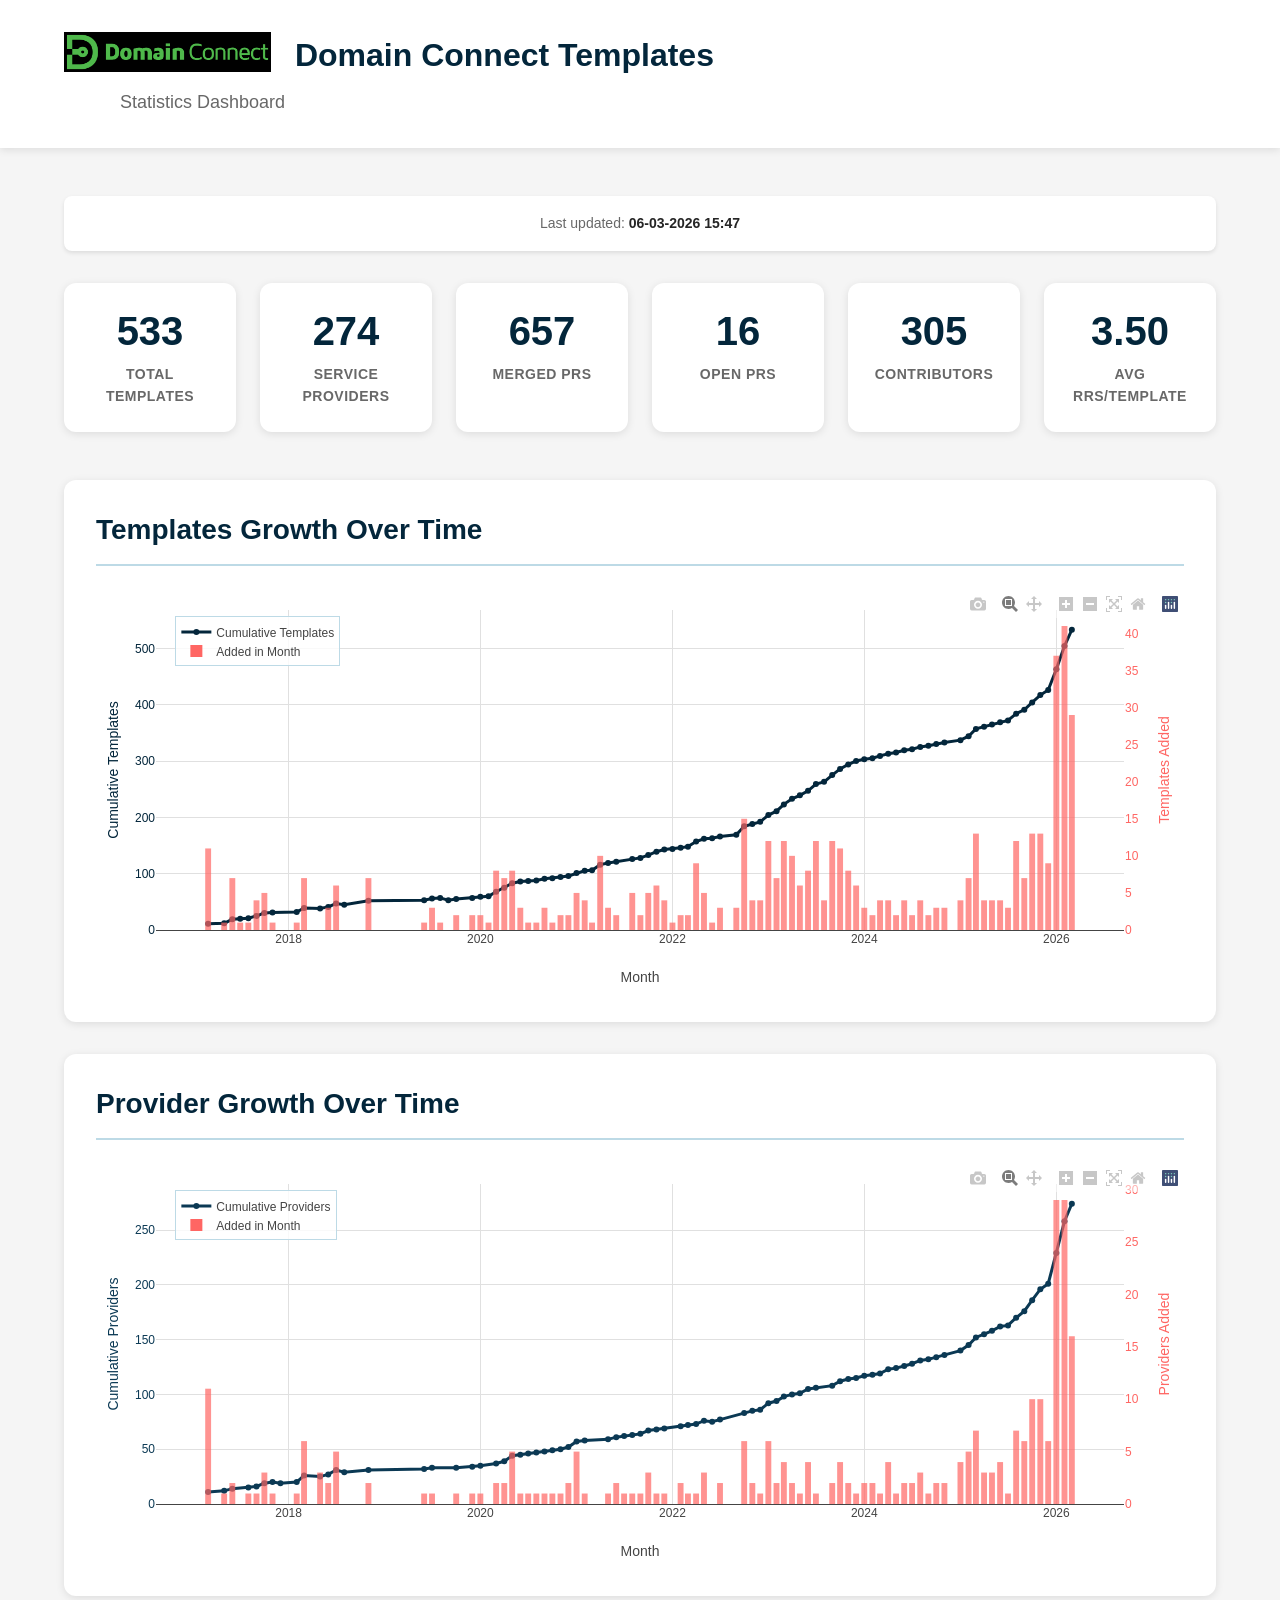
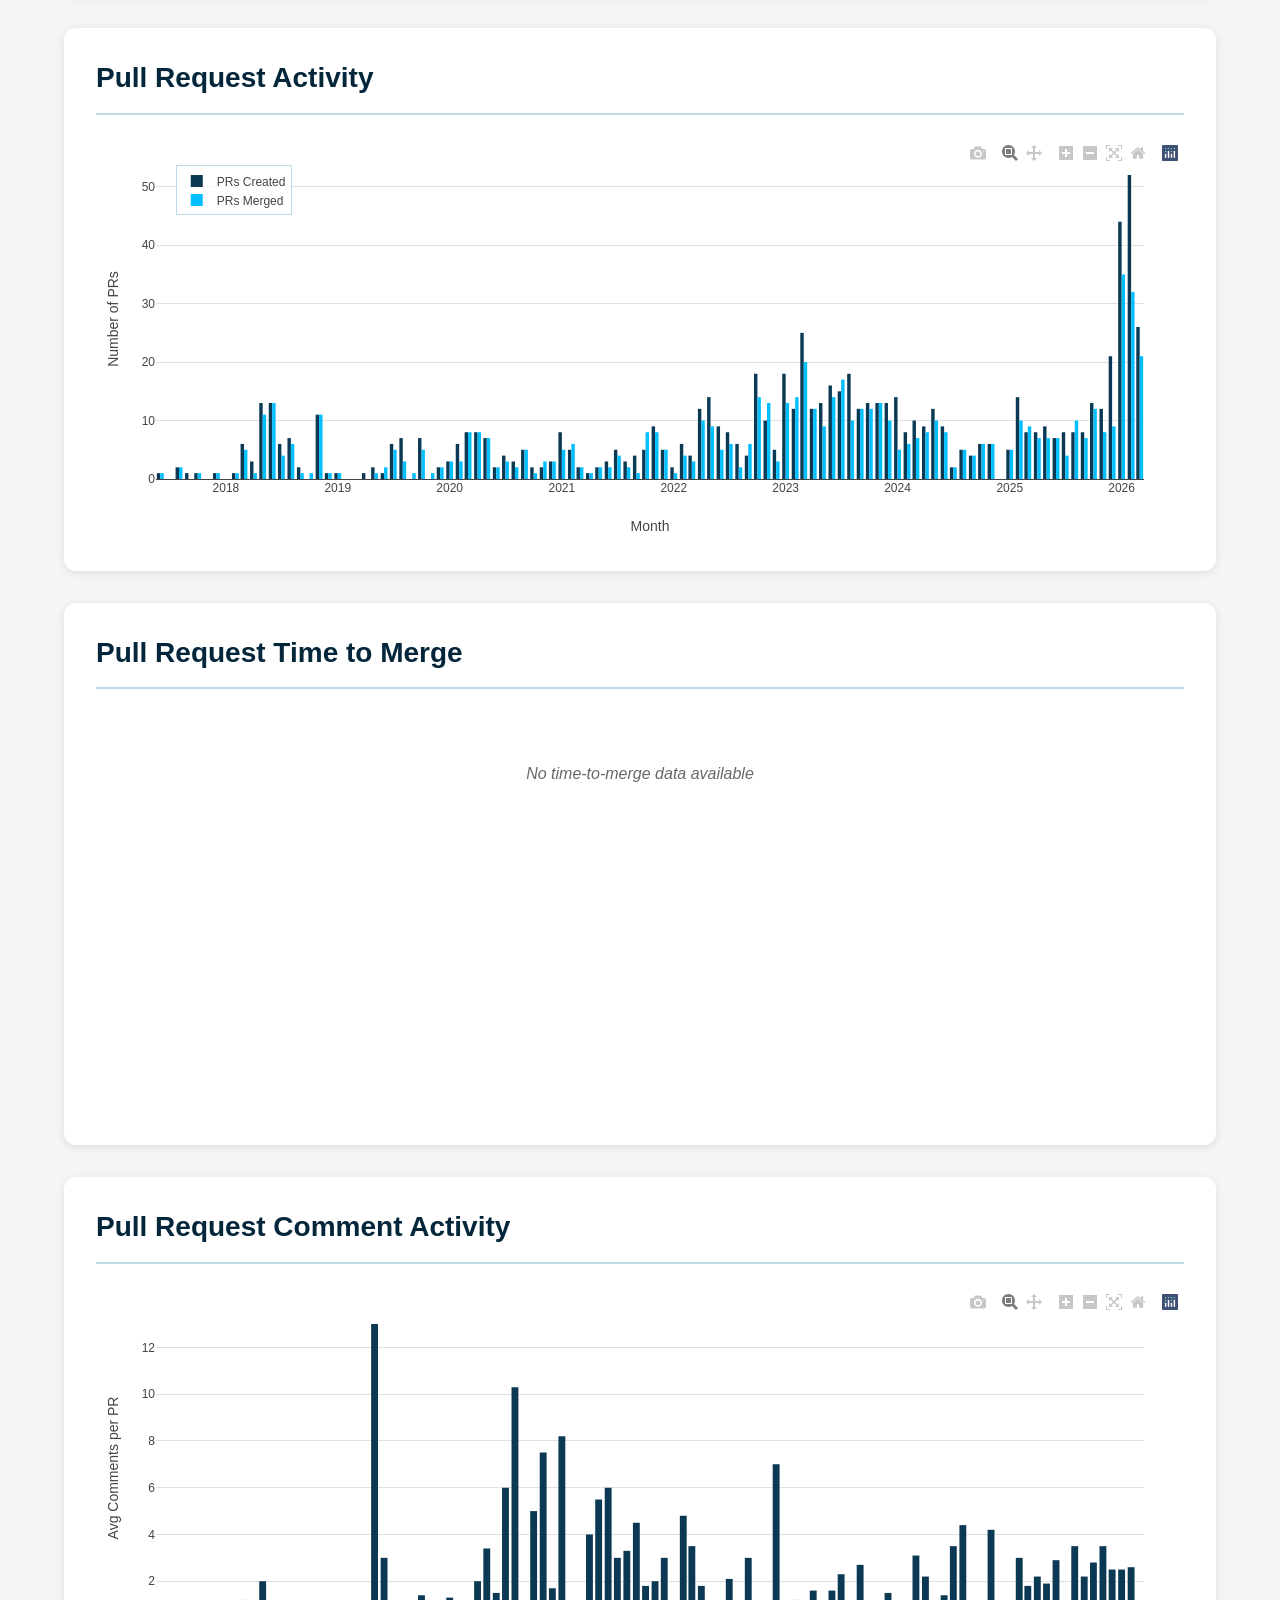
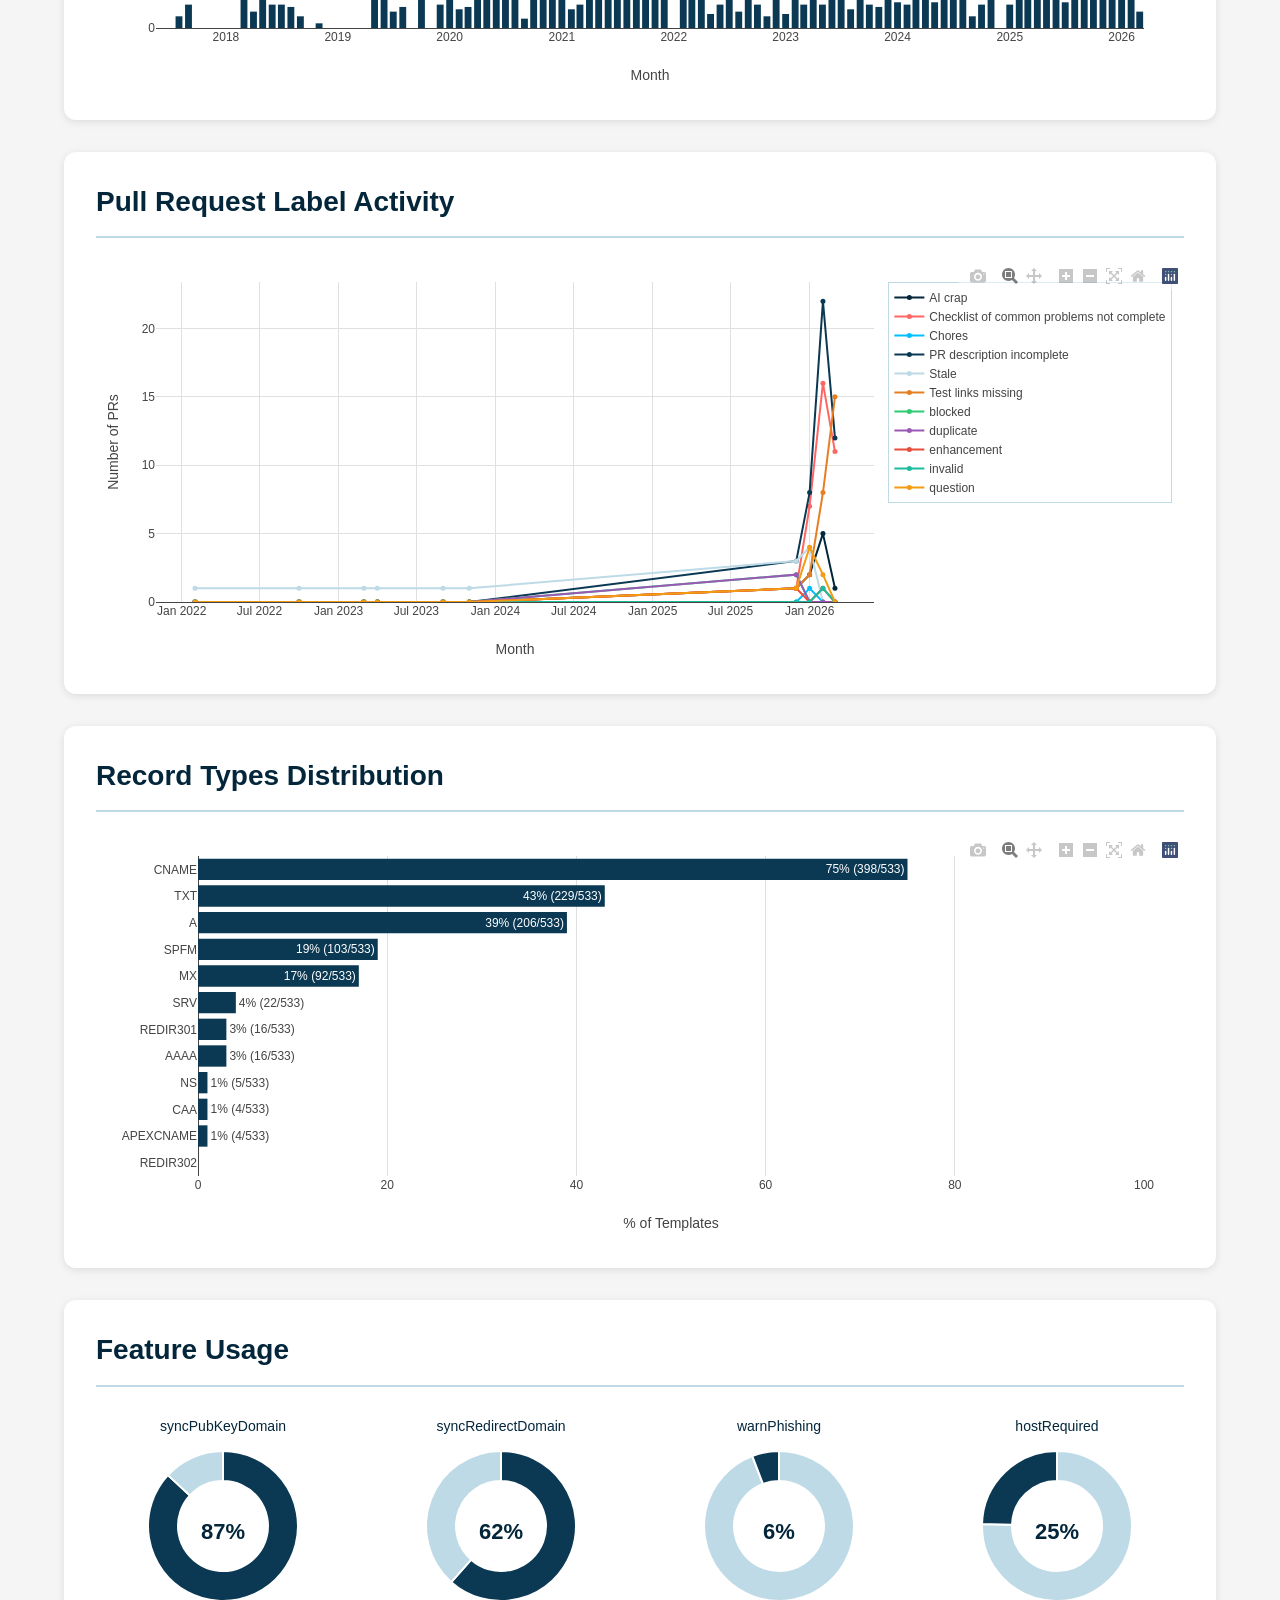
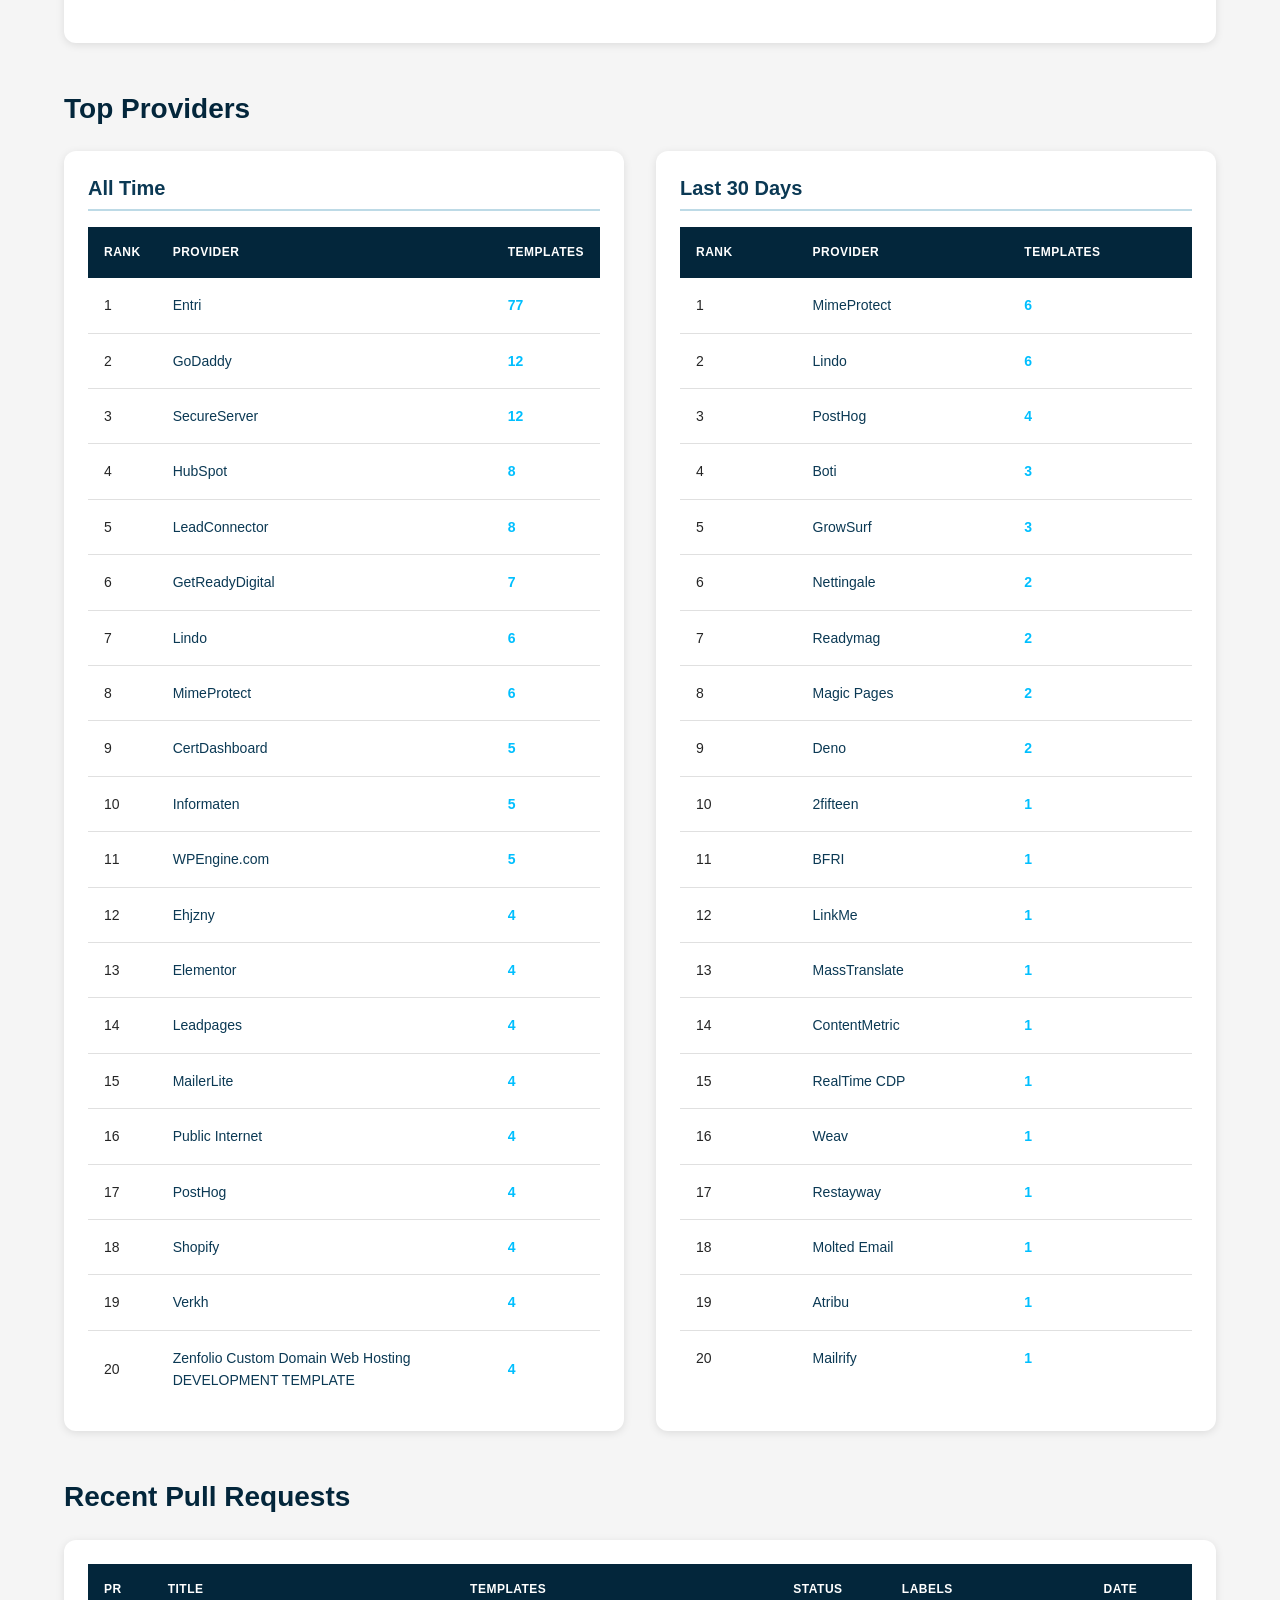
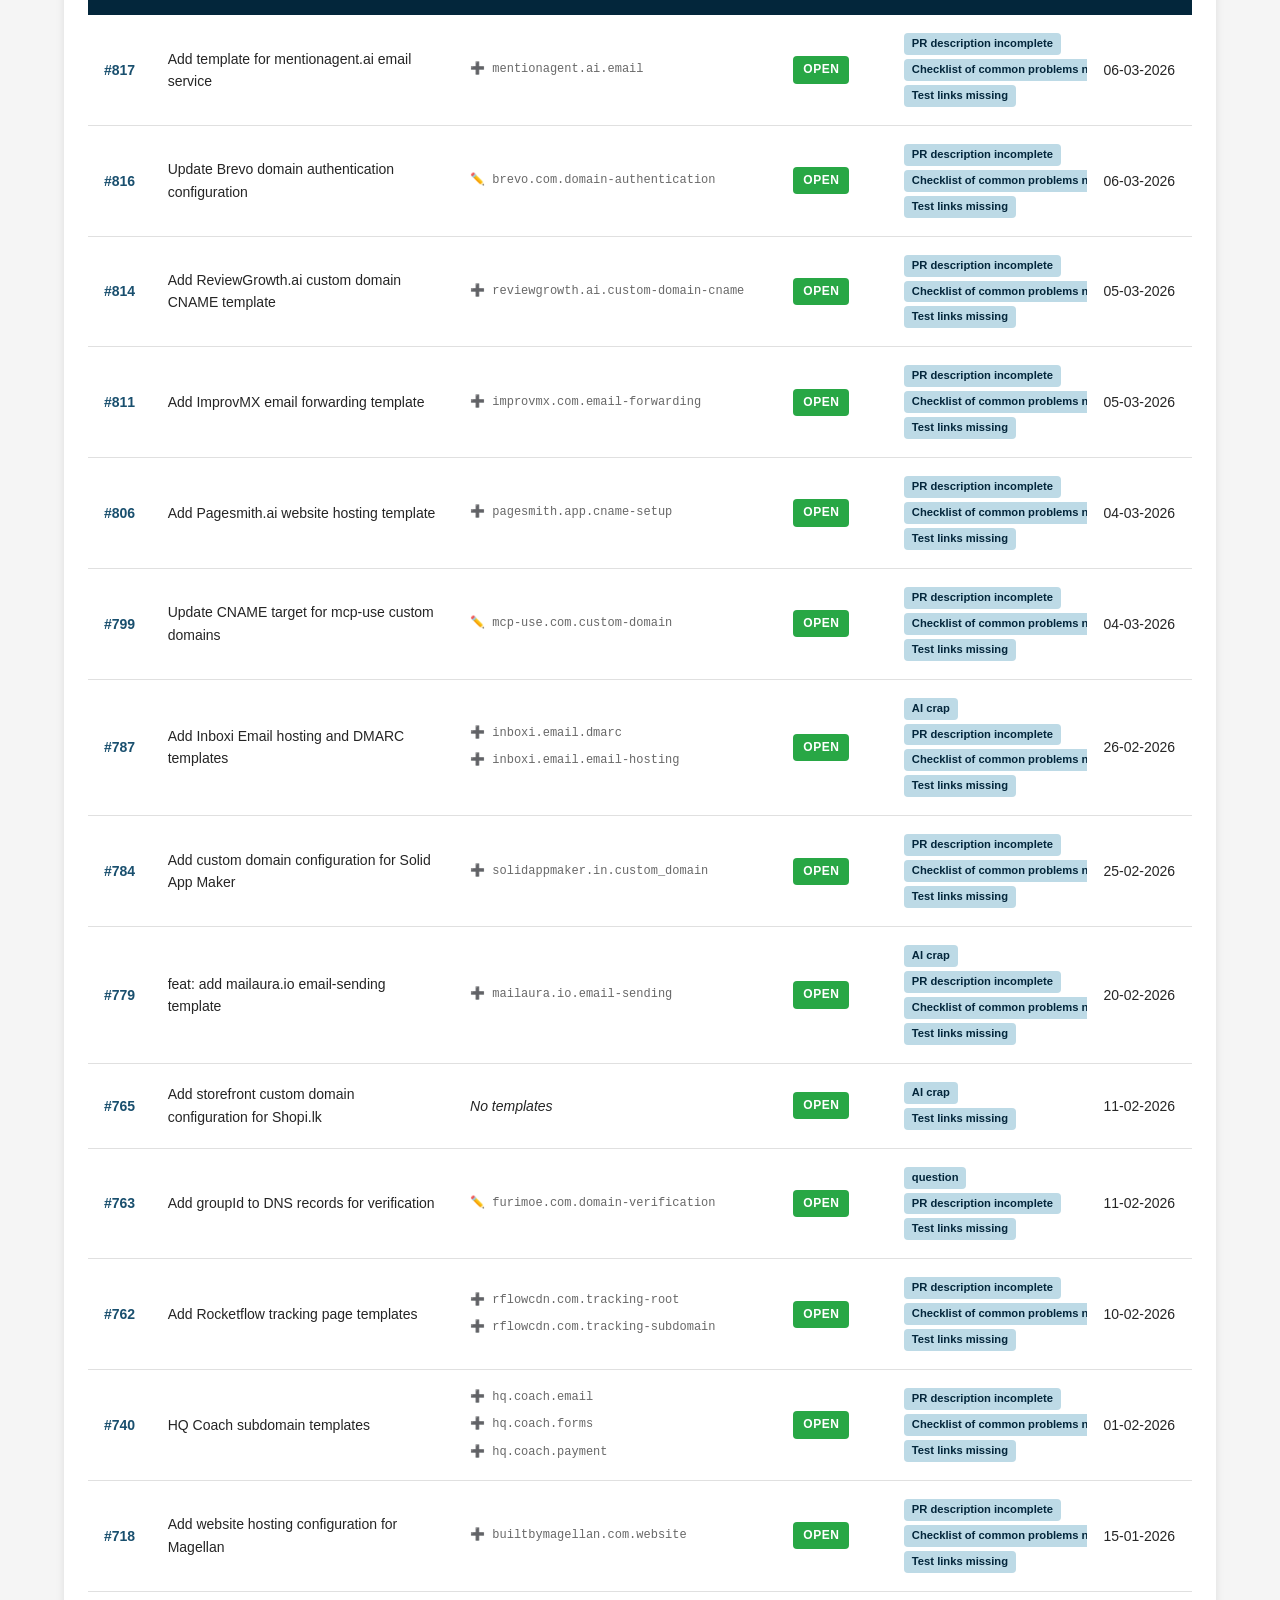
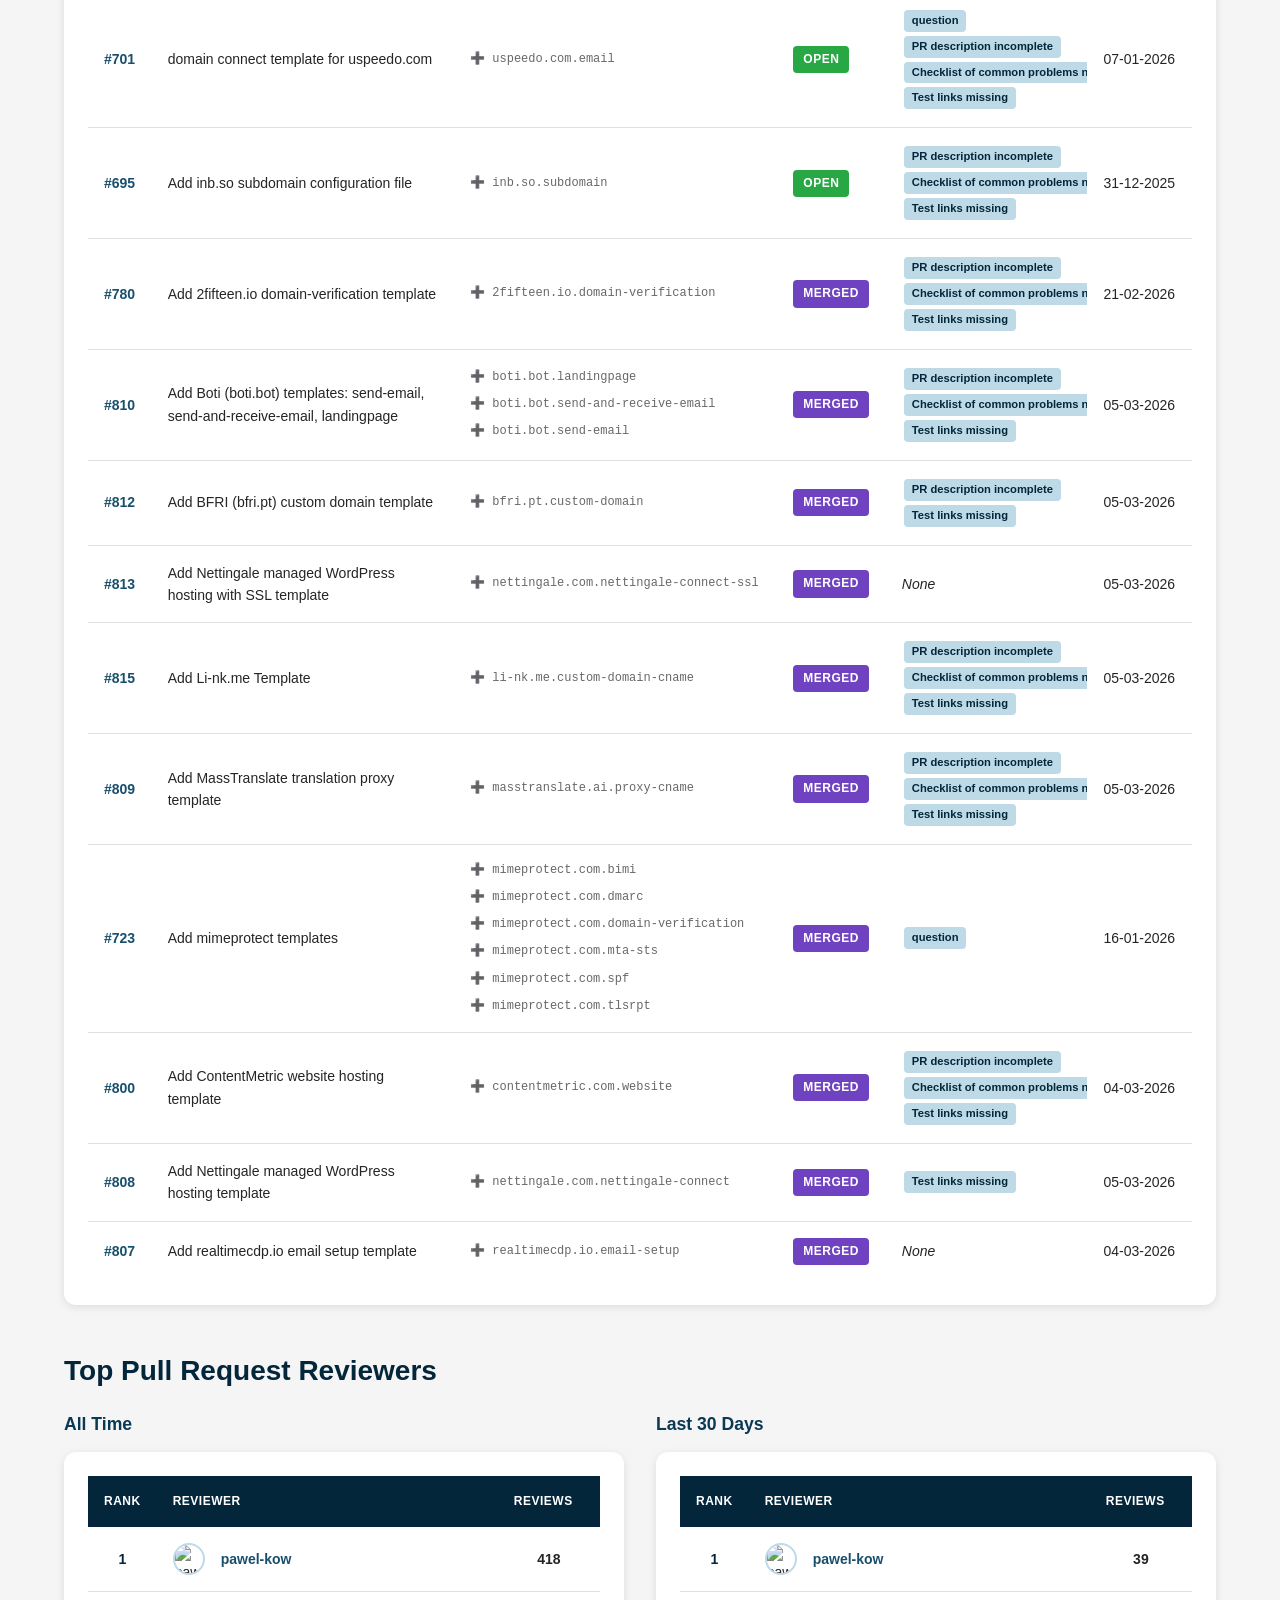
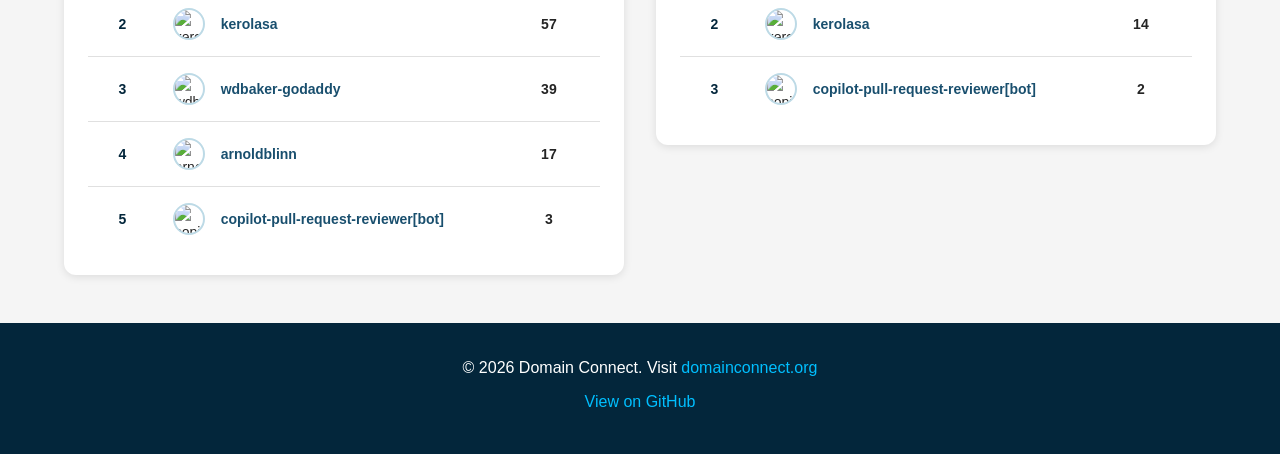
==== commit 99fa6cf3: "New feature: PR time to merge graph" ====
--- a/docs/index.html
+++ b/docs/index.html
@@ -76,6 +76,12 @@
             <div class="chart-container">
                 <h2>Pull Request Activity</h2>
                 <div id="pr-activity-chart"></div>
+            </div>
+
+            <!-- PR Time to Merge -->
+            <div class="chart-container">
+                <h2>Pull Request Time to Merge</h2>
+                <div id="pr-time-to-merge-chart"></div>
             </div>
 
             <!-- PR Comment Activity -->
@@ -257,6 +263,7 @@
             renderTemplatesGrowthChart(data.templates_growth);
             renderProvidersGrowthChart(data.providers_growth);
             renderPRActivityChart(data.pr_activity);
+            renderPRTimeToMergeChart(data.pr_time_to_merge);
             renderPRCommentActivityChart(data.pr_comment_activity);
             renderPRLabelActivityChart(data.pr_label_activity);
             renderRecordTypesChart(data.record_types, data.summary.total_templates, data.repository);
@@ -467,6 +474,44 @@
             };
 
             Plotly.newPlot('pr-activity-chart', [trace1, trace2], layout, plotlyConfig);
+        }
+
+        // Render PR Time to Merge chart
+        function renderPRTimeToMergeChart(data) {
+            const el = document.getElementById('pr-time-to-merge-chart');
+            if (!data || data.length === 0) {
+                el.innerHTML = '<p class="no-data">No time-to-merge data available</p>';
+                return;
+            }
+
+            const months = data.map(d => d.month);
+            const avgDays = data.map(d => d.avg_days);
+
+            const trace = {
+                x: months,
+                y: avgDays,
+                name: 'Avg Days to Merge',
+                type: 'bar',
+                marker: { color: '#0b3954' },
+                hovertemplate: '<b>%{x}</b><br>Avg days to merge: %{y}<extra></extra>'
+            };
+
+            const layout = {
+                xaxis: {
+                    title: 'Month',
+                    showgrid: false
+                },
+                yaxis: {
+                    title: 'Avg Days to Merge',
+                    showgrid: true,
+                    gridcolor: '#e0e0e0',
+                    rangemode: 'tozero'
+                },
+                hovermode: 'x unified',
+                margin: { l: 60, r: 40, t: 20, b: 60 }
+            };
+
+            Plotly.newPlot(el, [trace], layout, plotlyConfig);
         }
 
         // Render PR Comment Activity chart
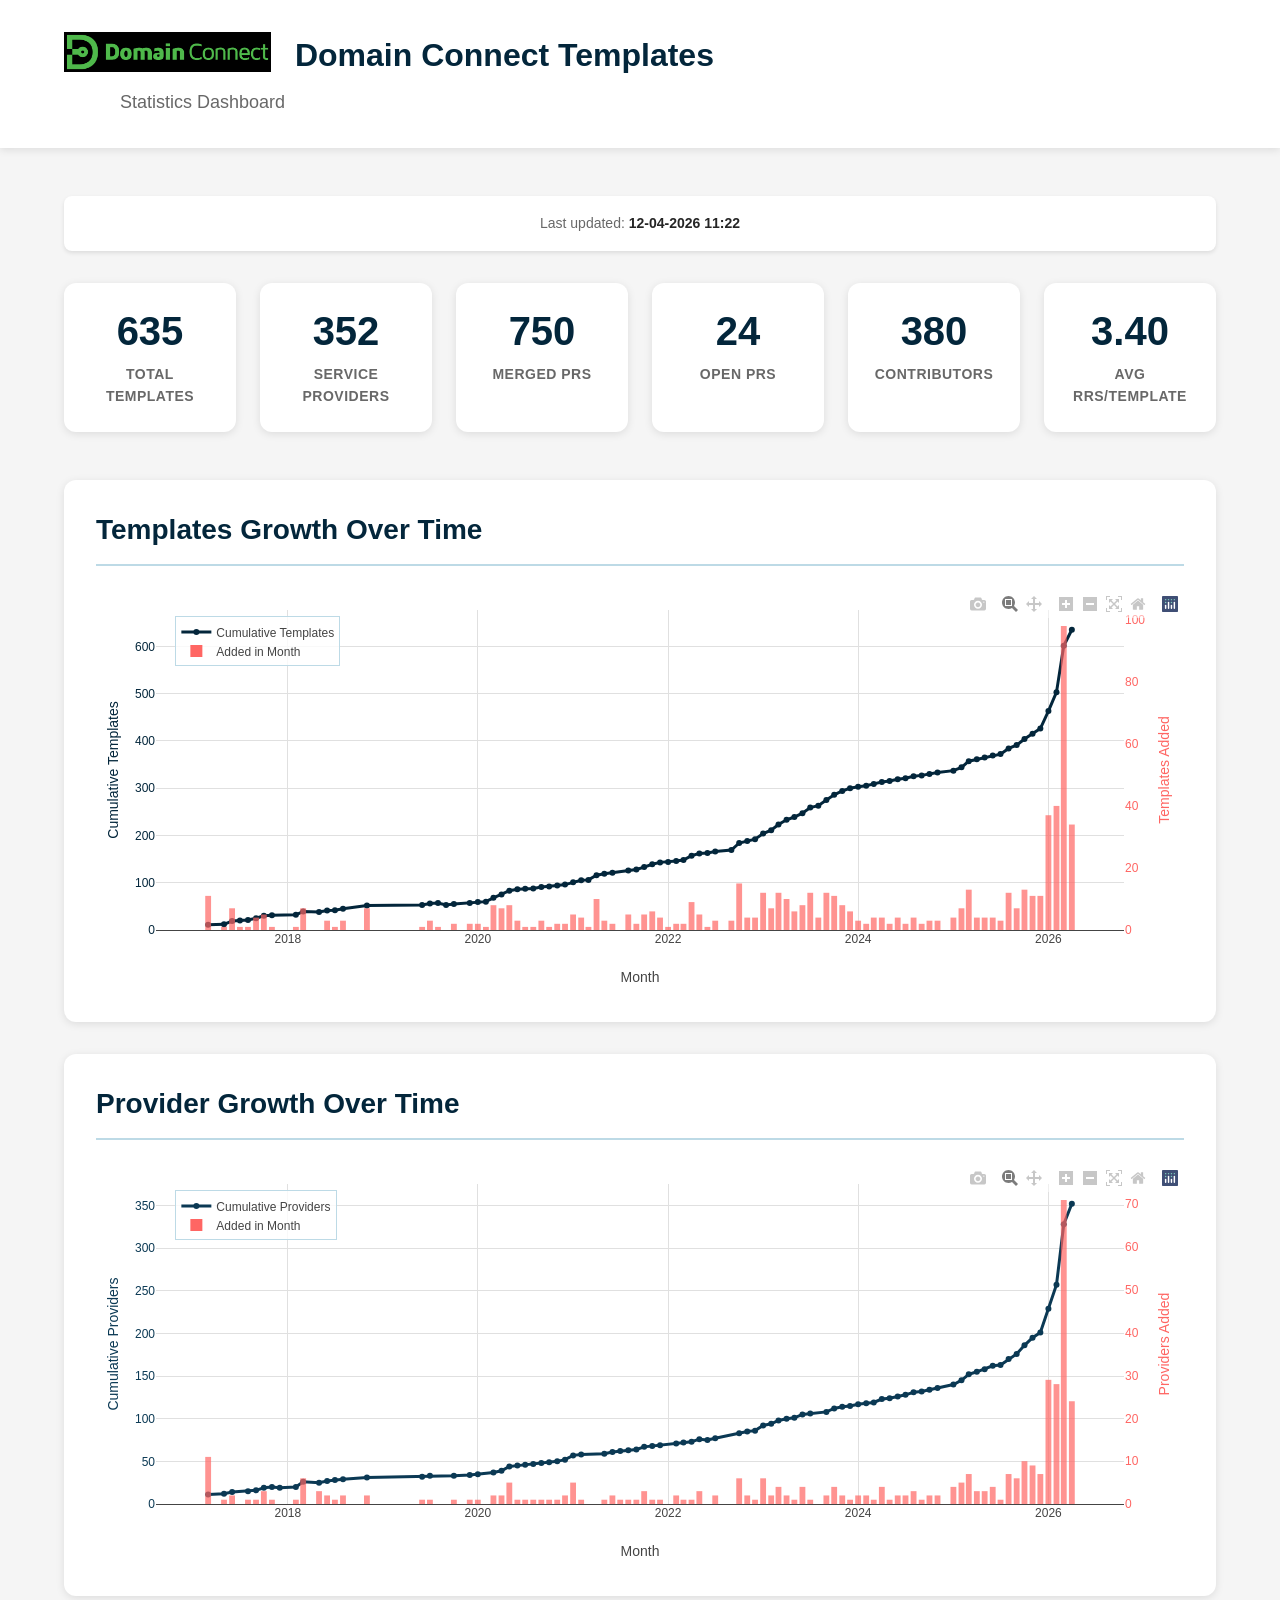
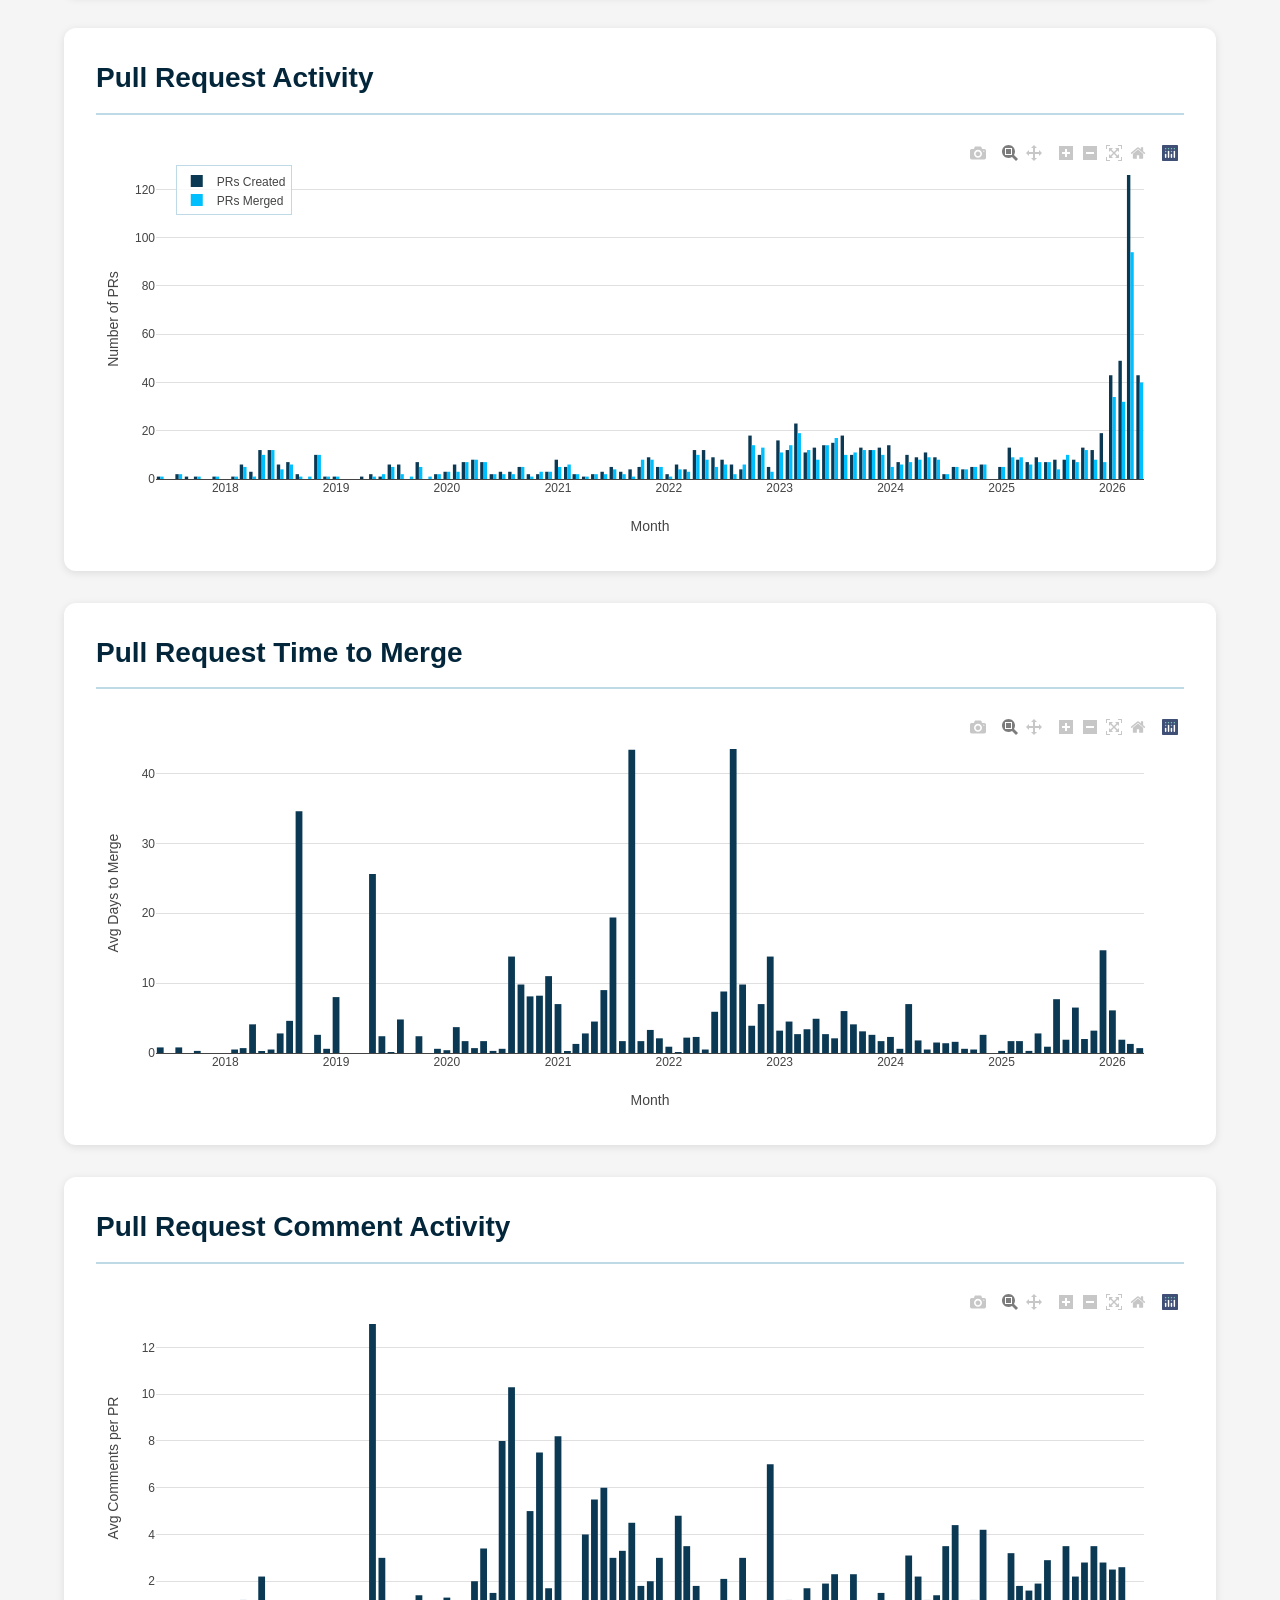
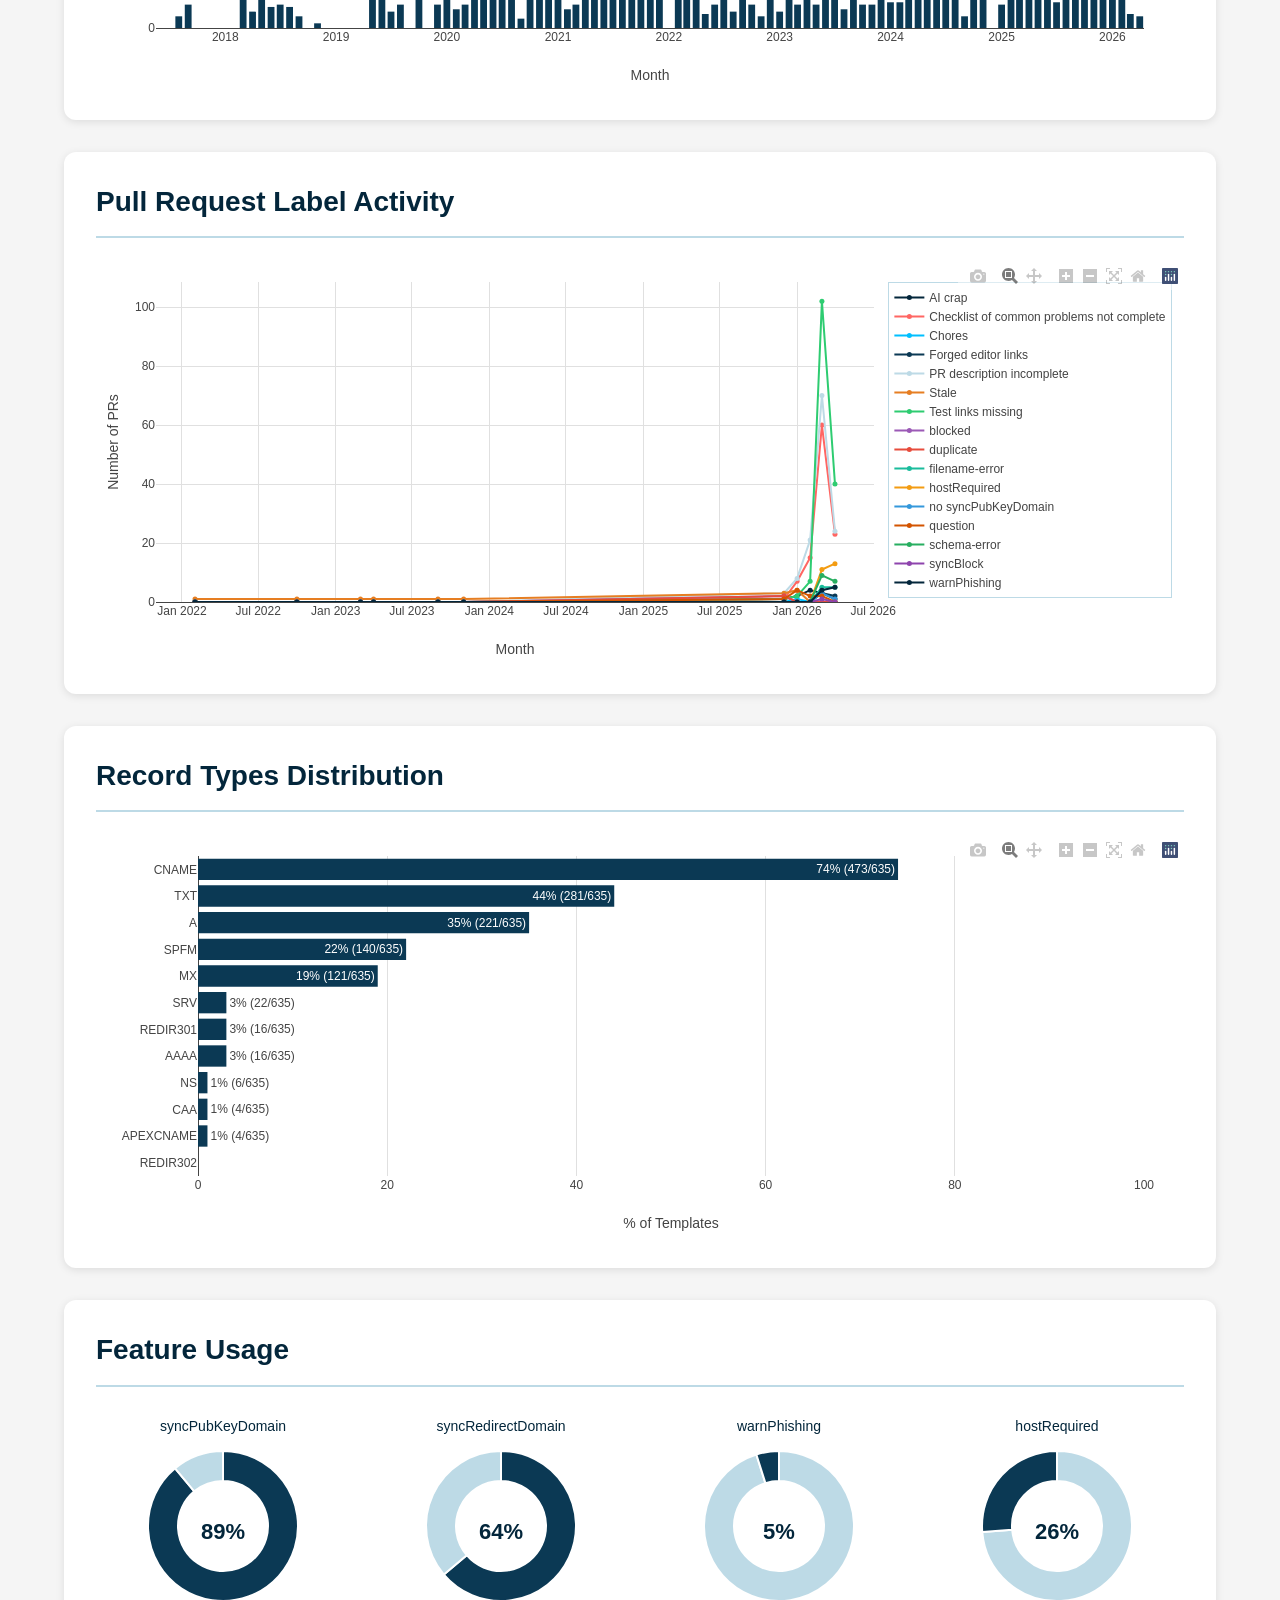
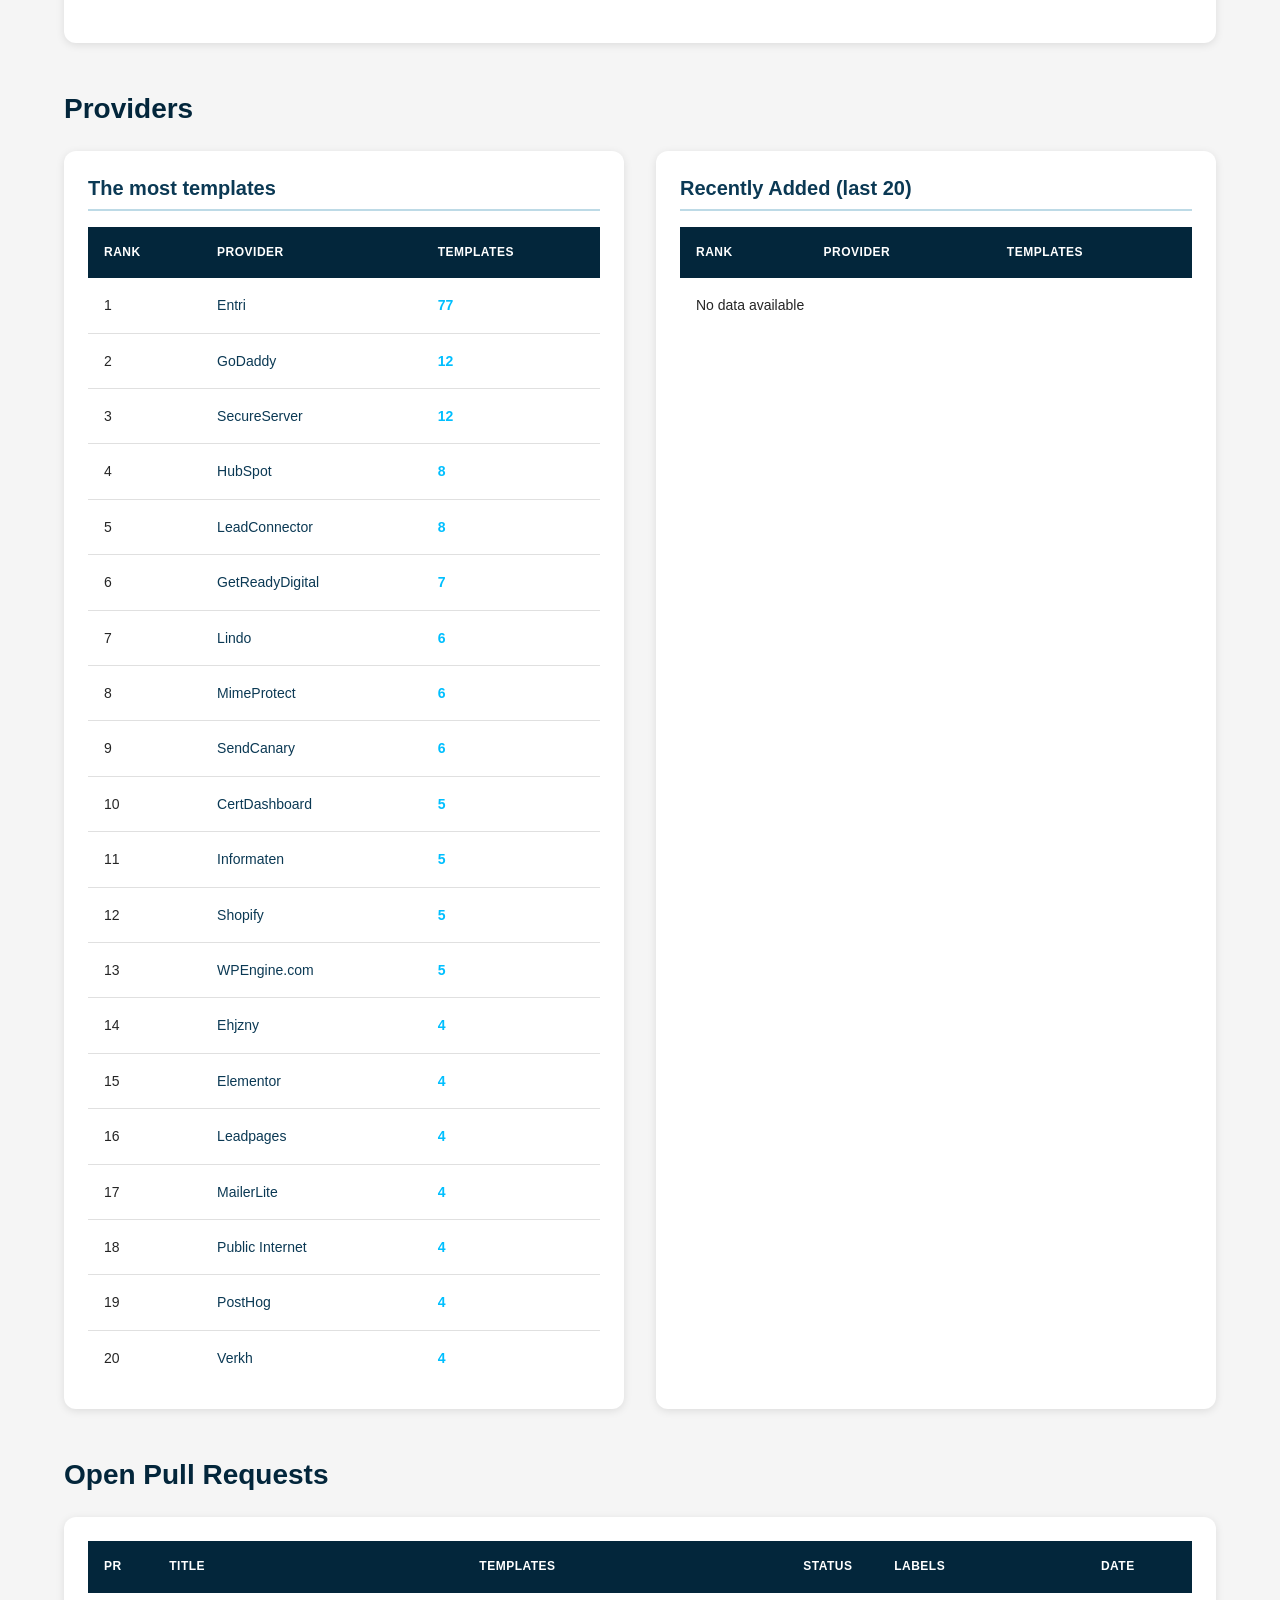
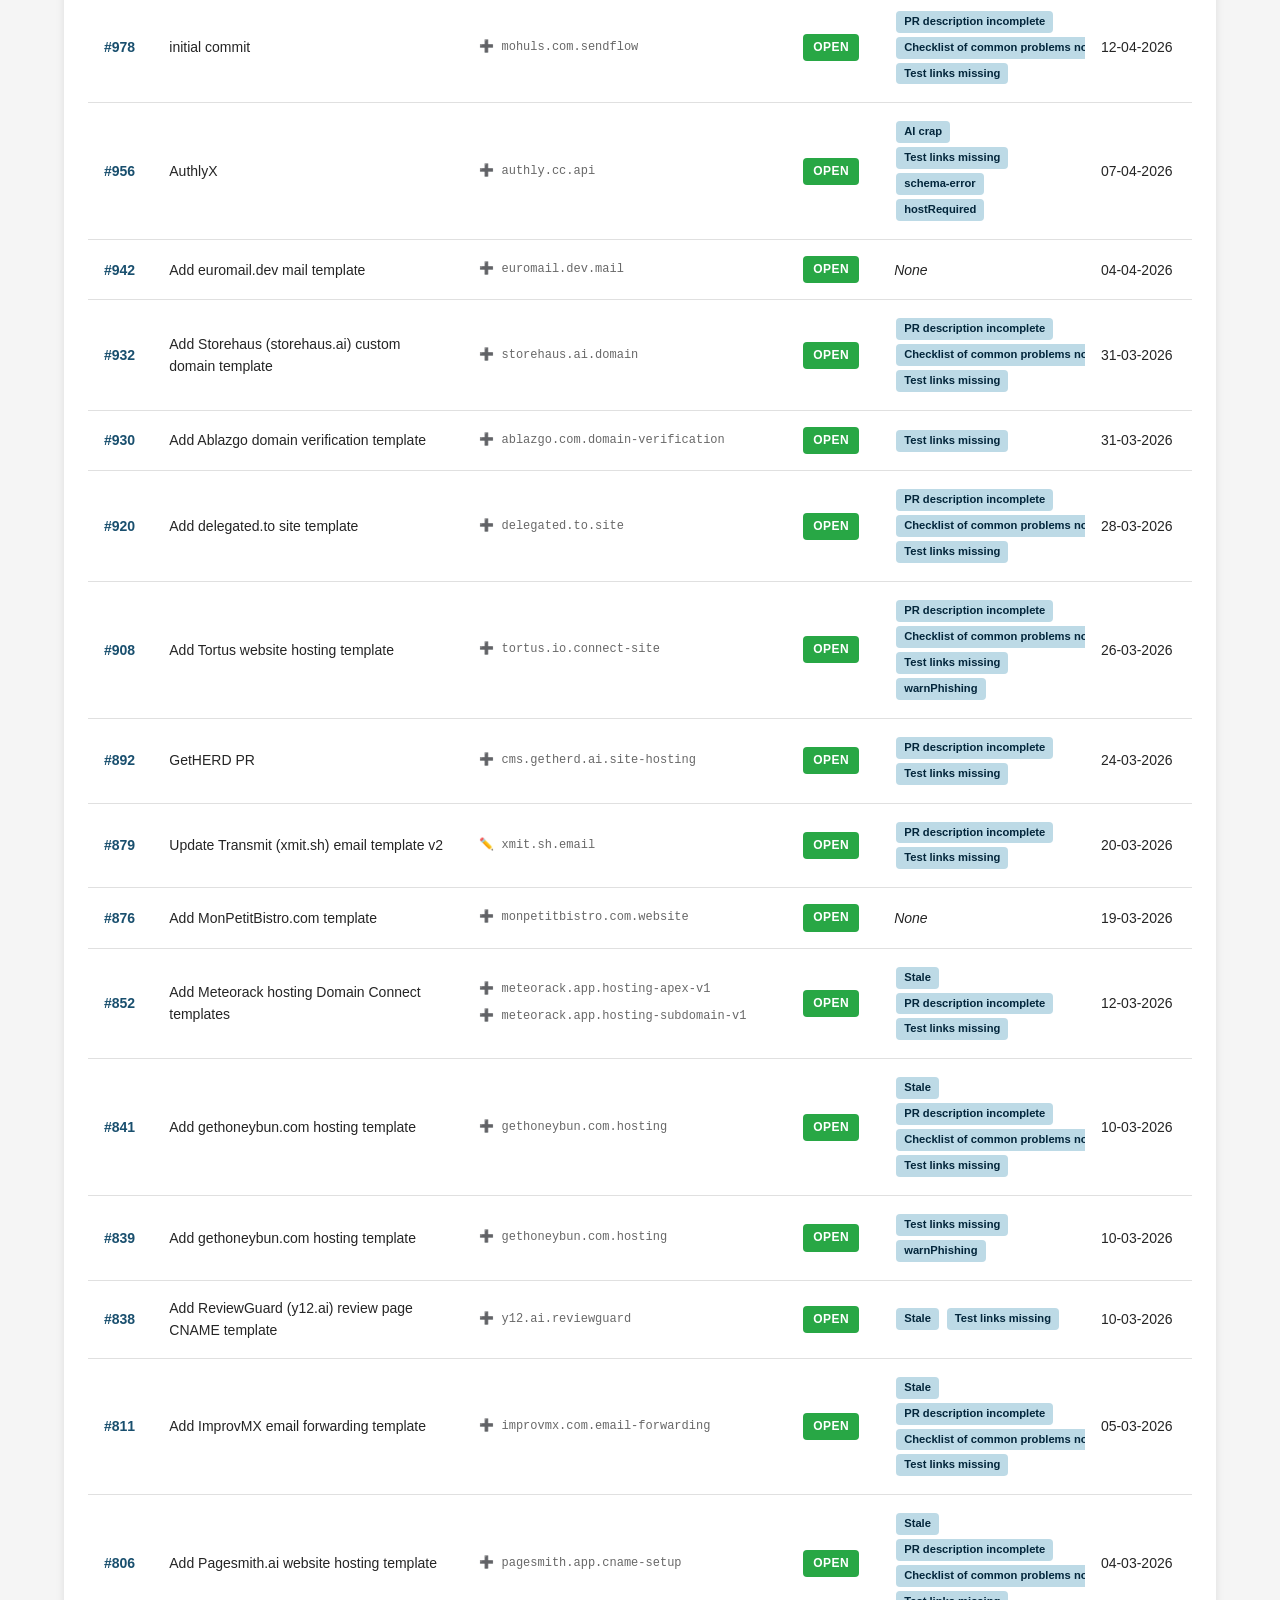
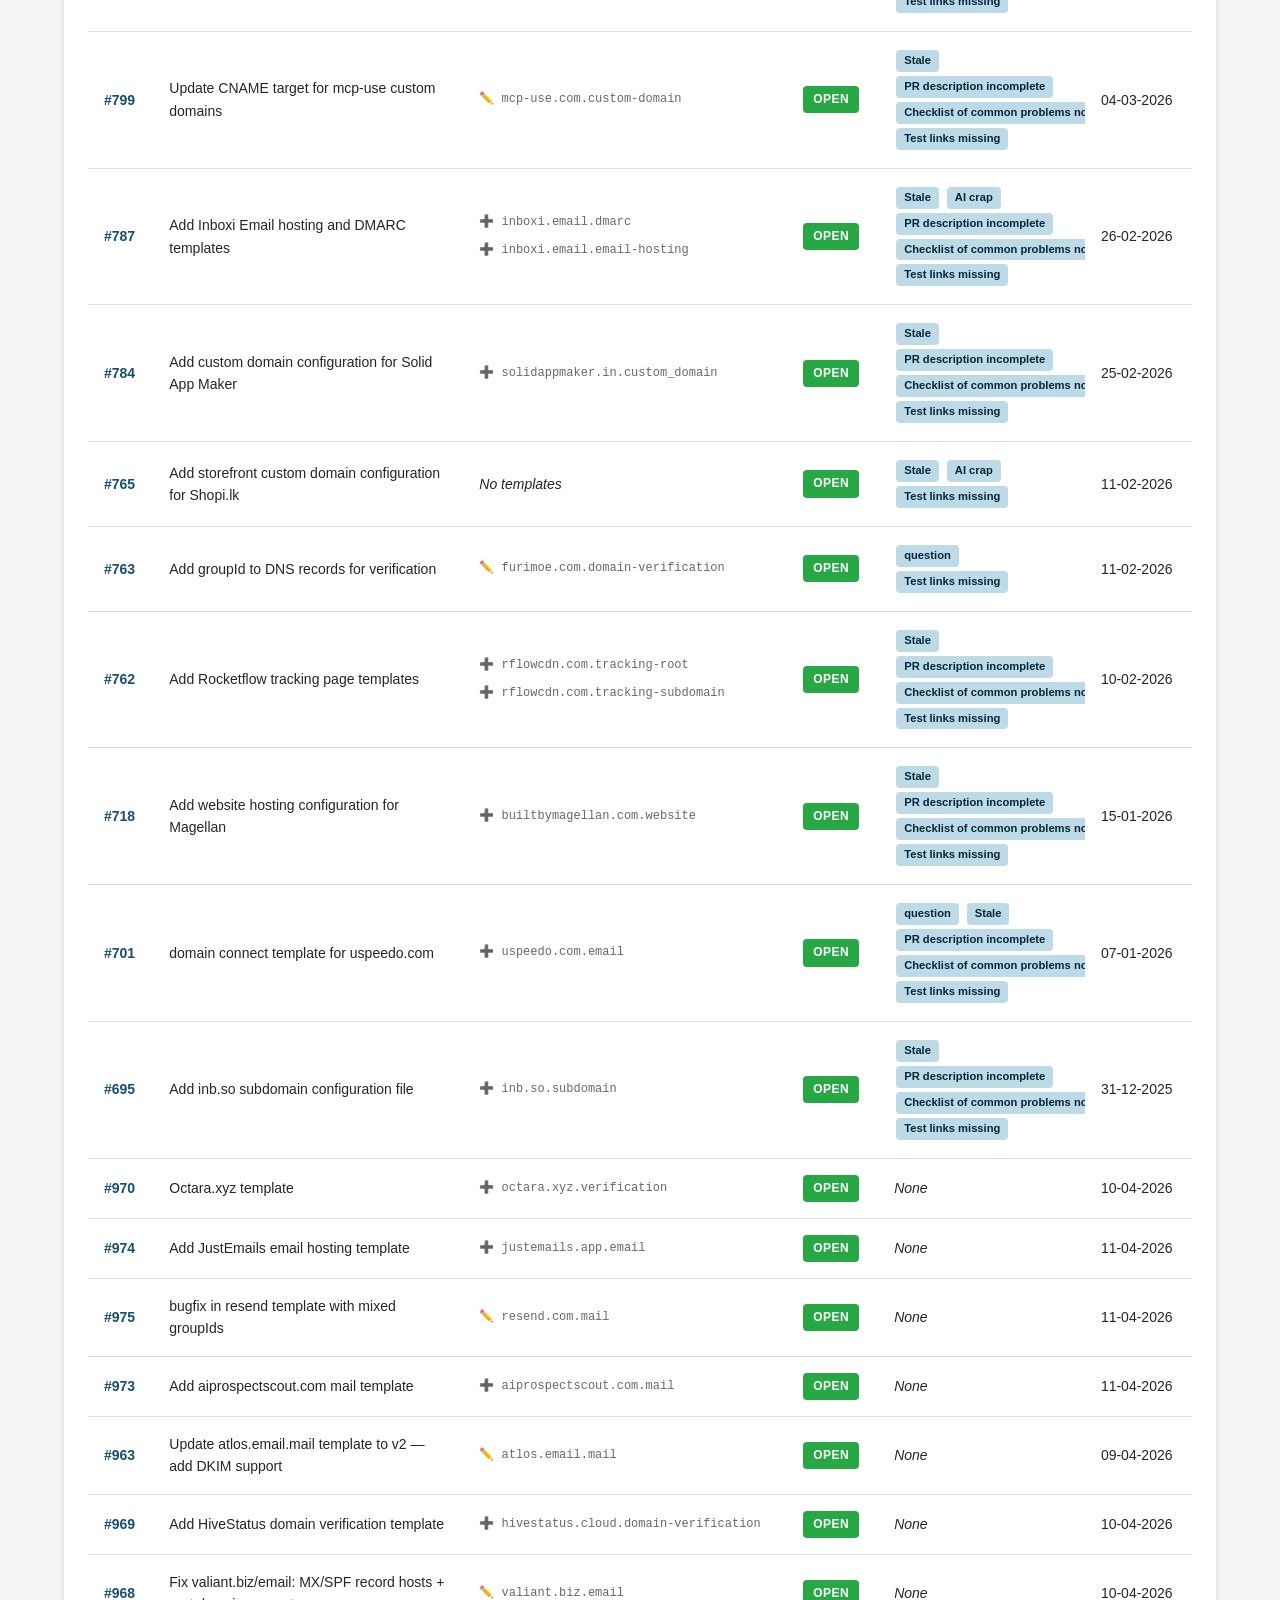
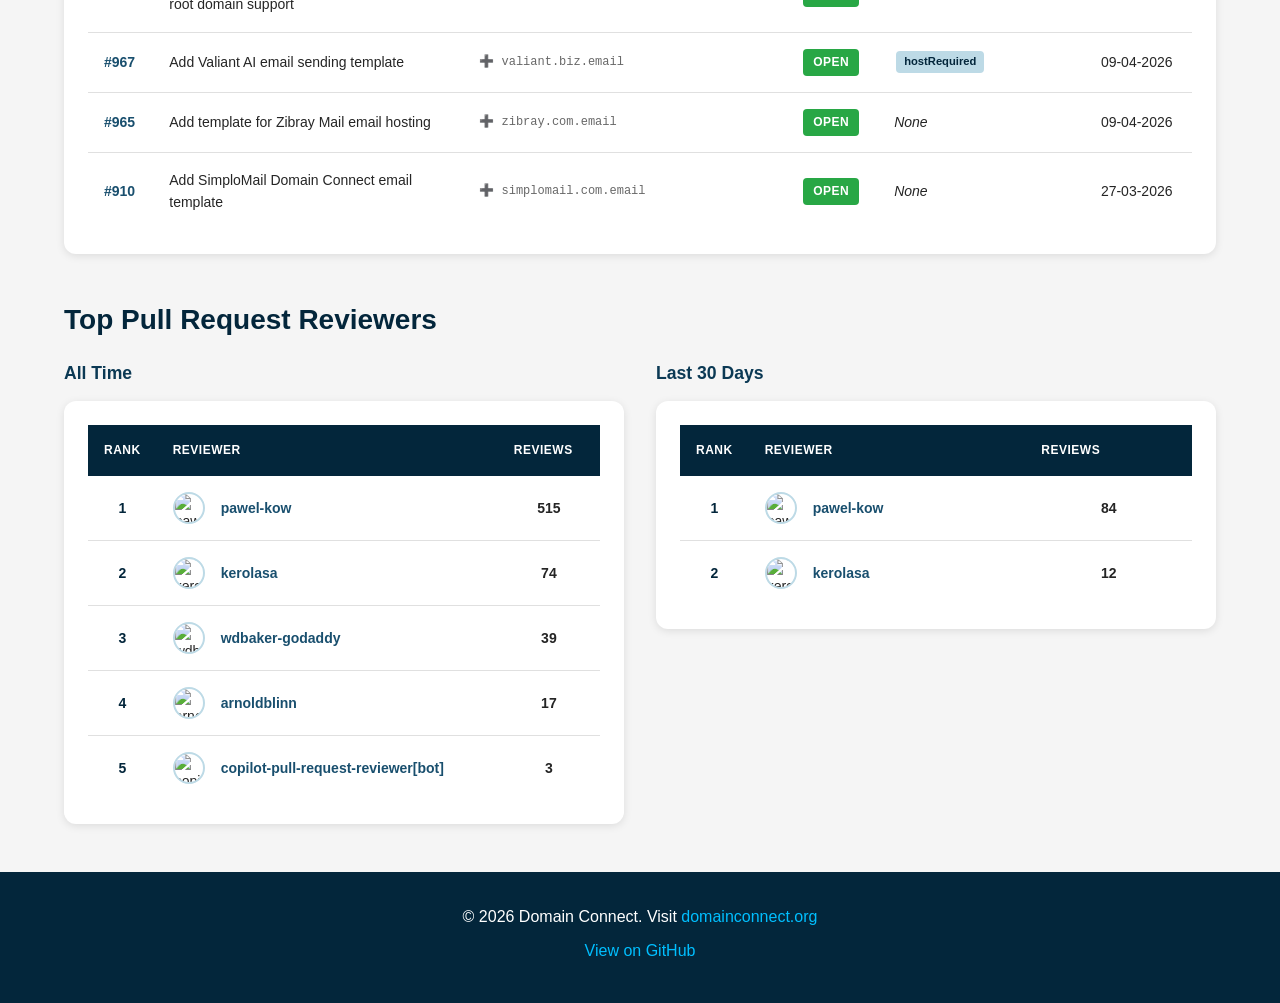
==== commit d158e068: "NEW: rework PR and provider stats" ====
--- a/docs/index.html
+++ b/docs/index.html
@@ -109,12 +109,12 @@
             </div>
         </section>
 
-        <!-- Top Providers -->
+        <!-- Providers -->
         <section class="tables">
-            <h2>Top Providers</h2>
+            <h2>Providers</h2>
             <div class="tables-row">
                 <div class="table-container">
-                    <h3>All Time</h3>
+                    <h3>The most templates</h3>
                     <div class="table-wrapper">
                         <table id="top-providers-all-time">
                             <thead>
@@ -132,7 +132,7 @@
                 </div>
 
                 <div class="table-container">
-                    <h3>Last 30 Days</h3>
+                    <h3>Recently Added (last 20)</h3>
                     <div class="table-wrapper">
                         <table id="top-providers-recent">
                             <thead>
@@ -151,9 +151,9 @@
             </div>
         </section>
 
-        <!-- Recent PRs -->
+        <!-- Open PRs -->
         <section class="recent-prs">
-            <h2>Recent Pull Requests</h2>
+            <h2>Open Pull Requests</h2>
             <div class="table-wrapper">
                 <table id="recent-prs-table">
                     <thead>
@@ -773,14 +773,14 @@
                 });
             }
 
-            // Last 30 days
+            // Recently added
             const recentTable = document.querySelector('#top-providers-recent tbody');
             recentTable.innerHTML = '';
 
-            if (!data.last_30_days || data.last_30_days.length === 0) {
+            if (!data.last_30_added || data.last_30_added.length === 0) {
                 recentTable.innerHTML = '<tr><td colspan="3">No data available</td></tr>';
             } else {
-                data.last_30_days.forEach((provider, index) => {
+                data.last_30_added.forEach((provider, index) => {
                     recentTable.appendChild(renderProviderRow(provider, index));
                 });
             }
@@ -803,14 +803,7 @@
                 const prLink = `<a href="${pr.url}" target="_blank" class="pr-link">#${pr.number}</a>`;
 
                 // Status badge
-                let statusBadge;
-                if (pr.merged) {
-                    statusBadge = '<span class="badge badge-merged">Merged</span>';
-                } else if (pr.state === 'open') {
-                    statusBadge = '<span class="badge badge-open">Open</span>';
-                } else {
-                    statusBadge = '<span class="badge badge-closed">Closed</span>';
-                }
+                const statusBadge = '<span class="badge badge-open">Open</span>';
 
                 // Templates with logos
                 let templatesHtml = '';
